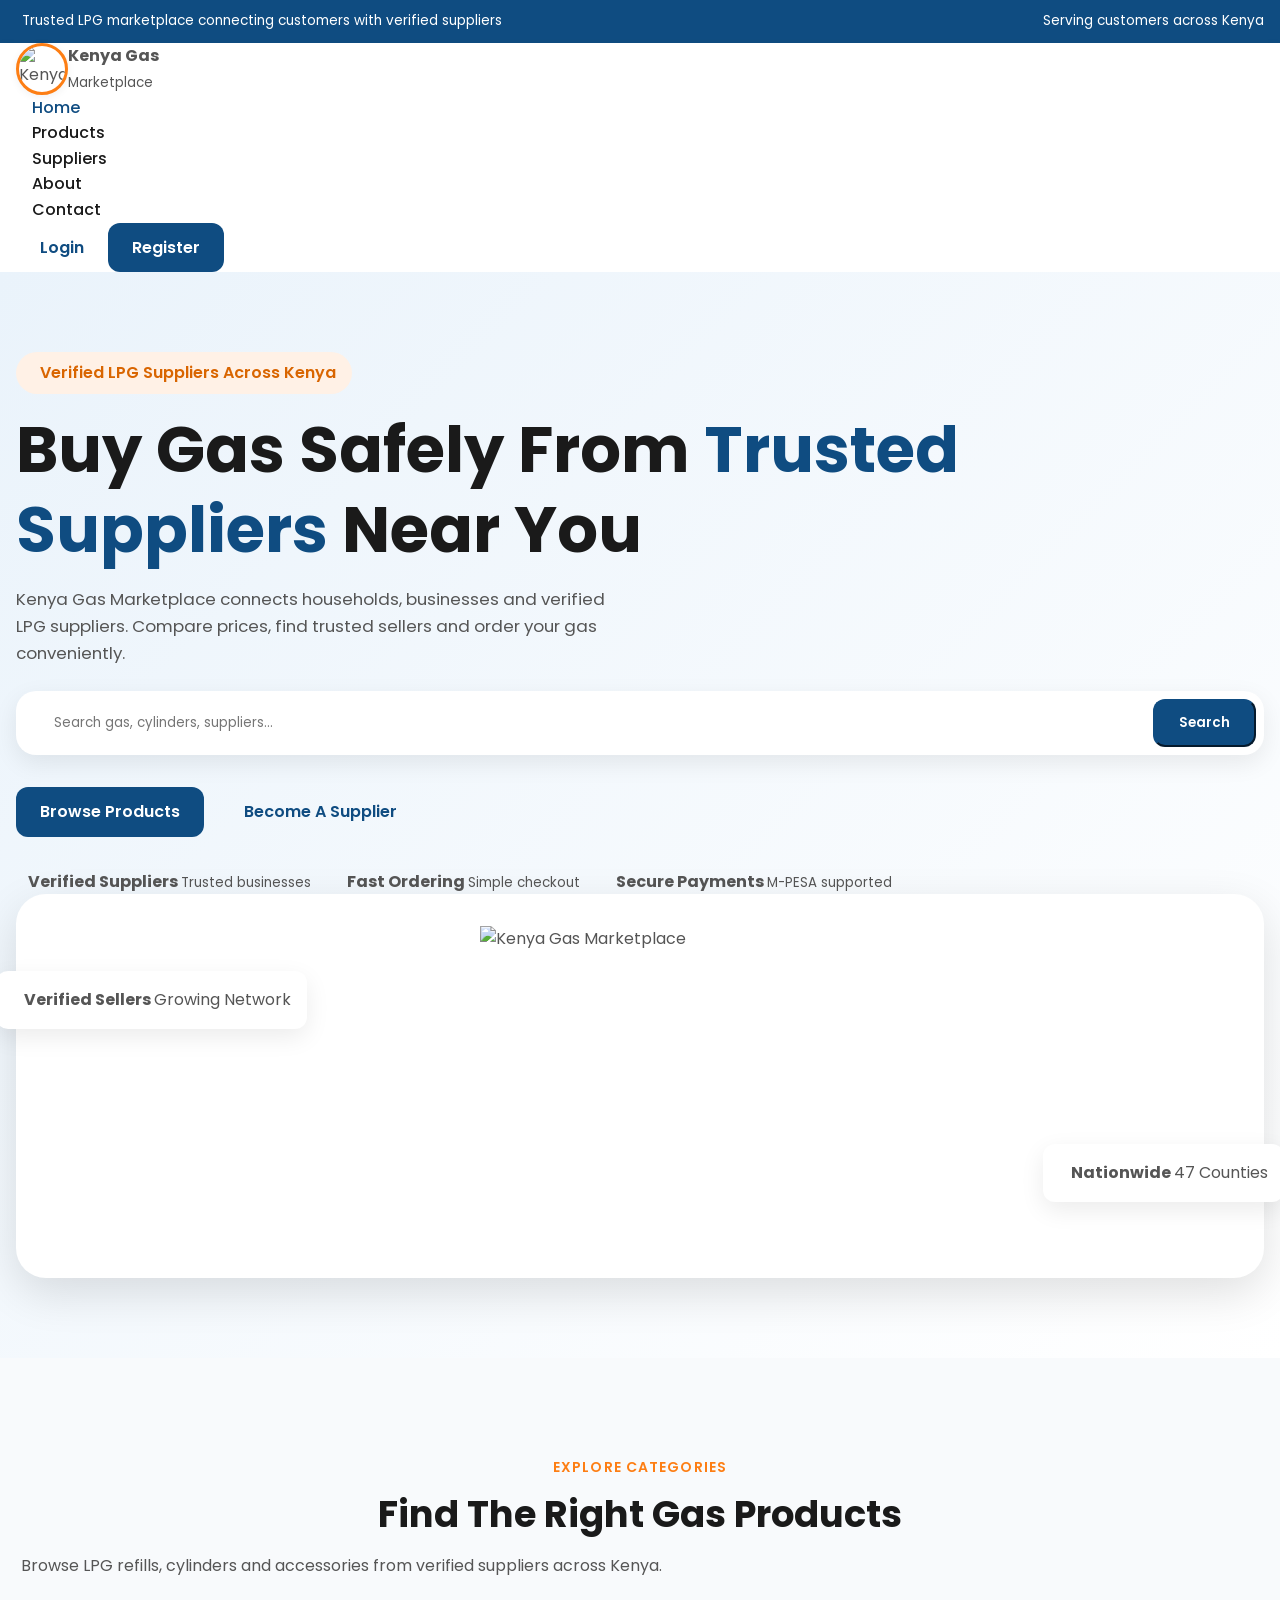
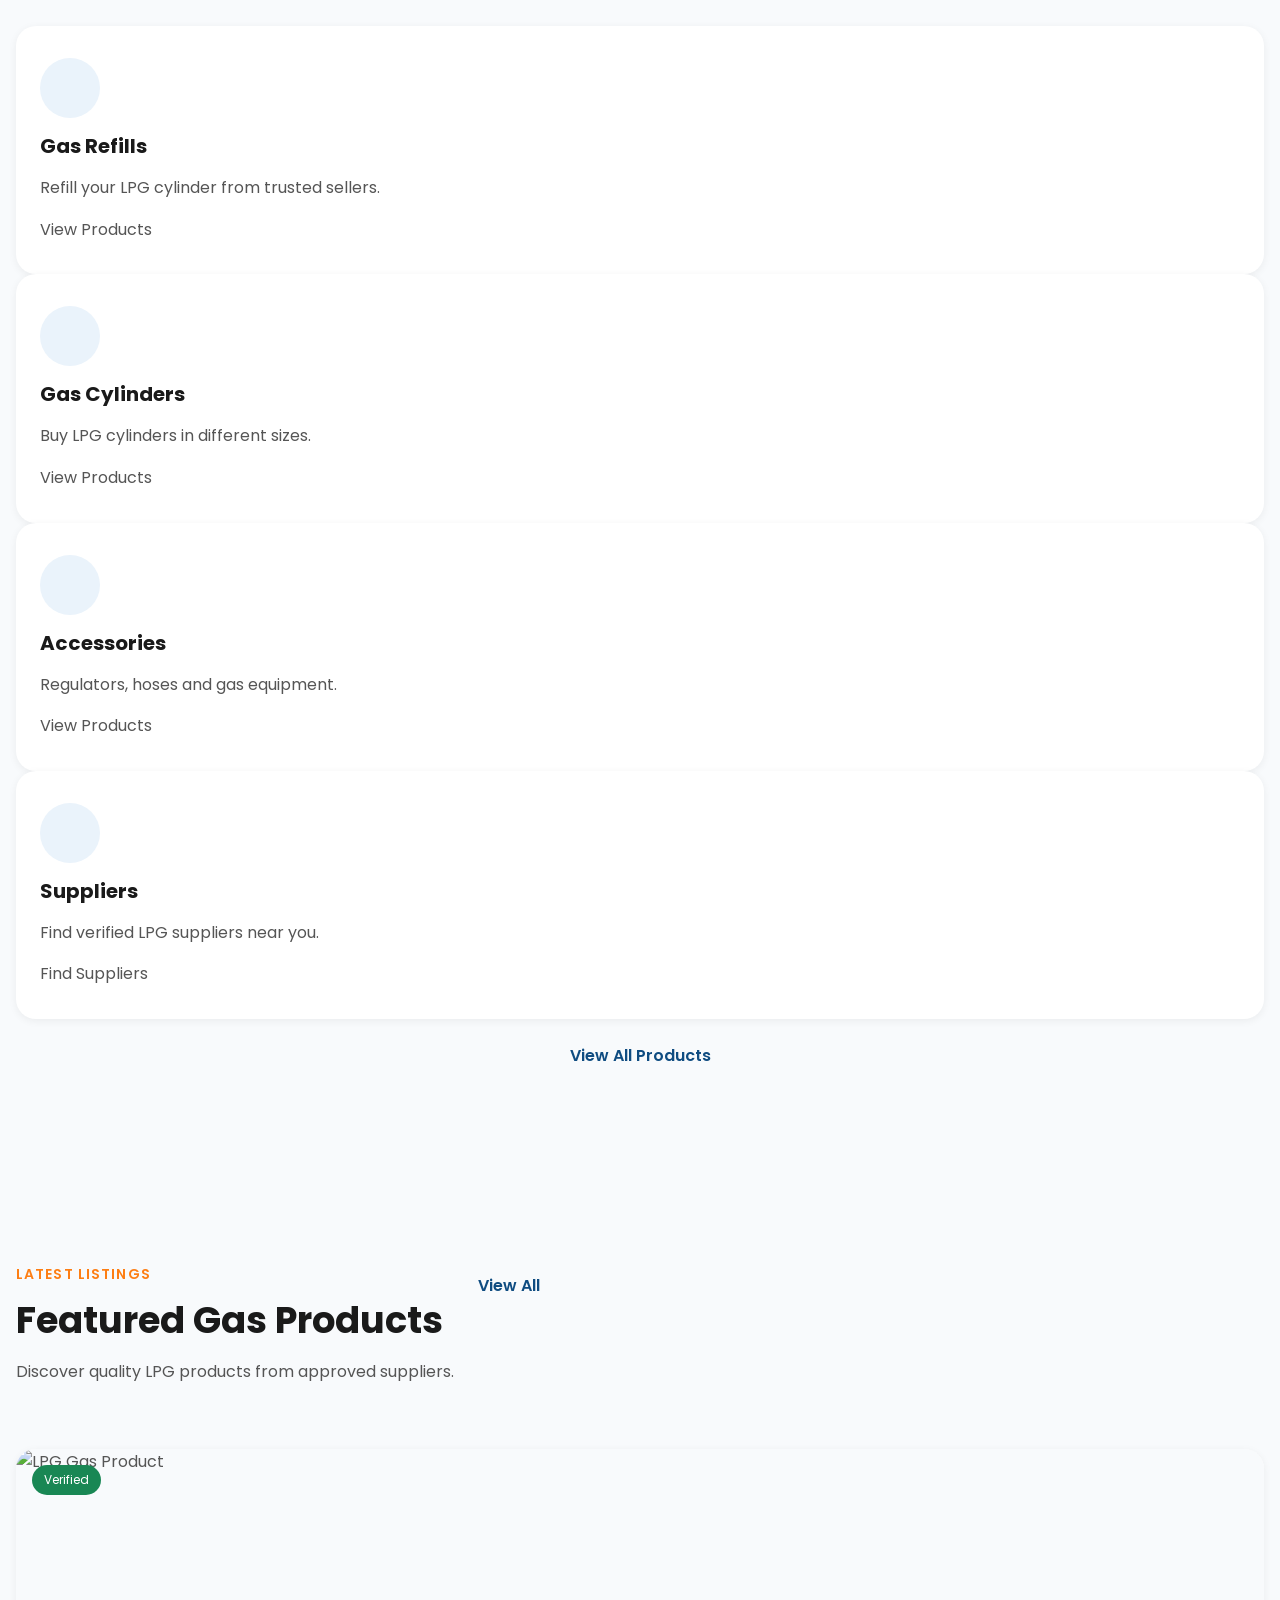
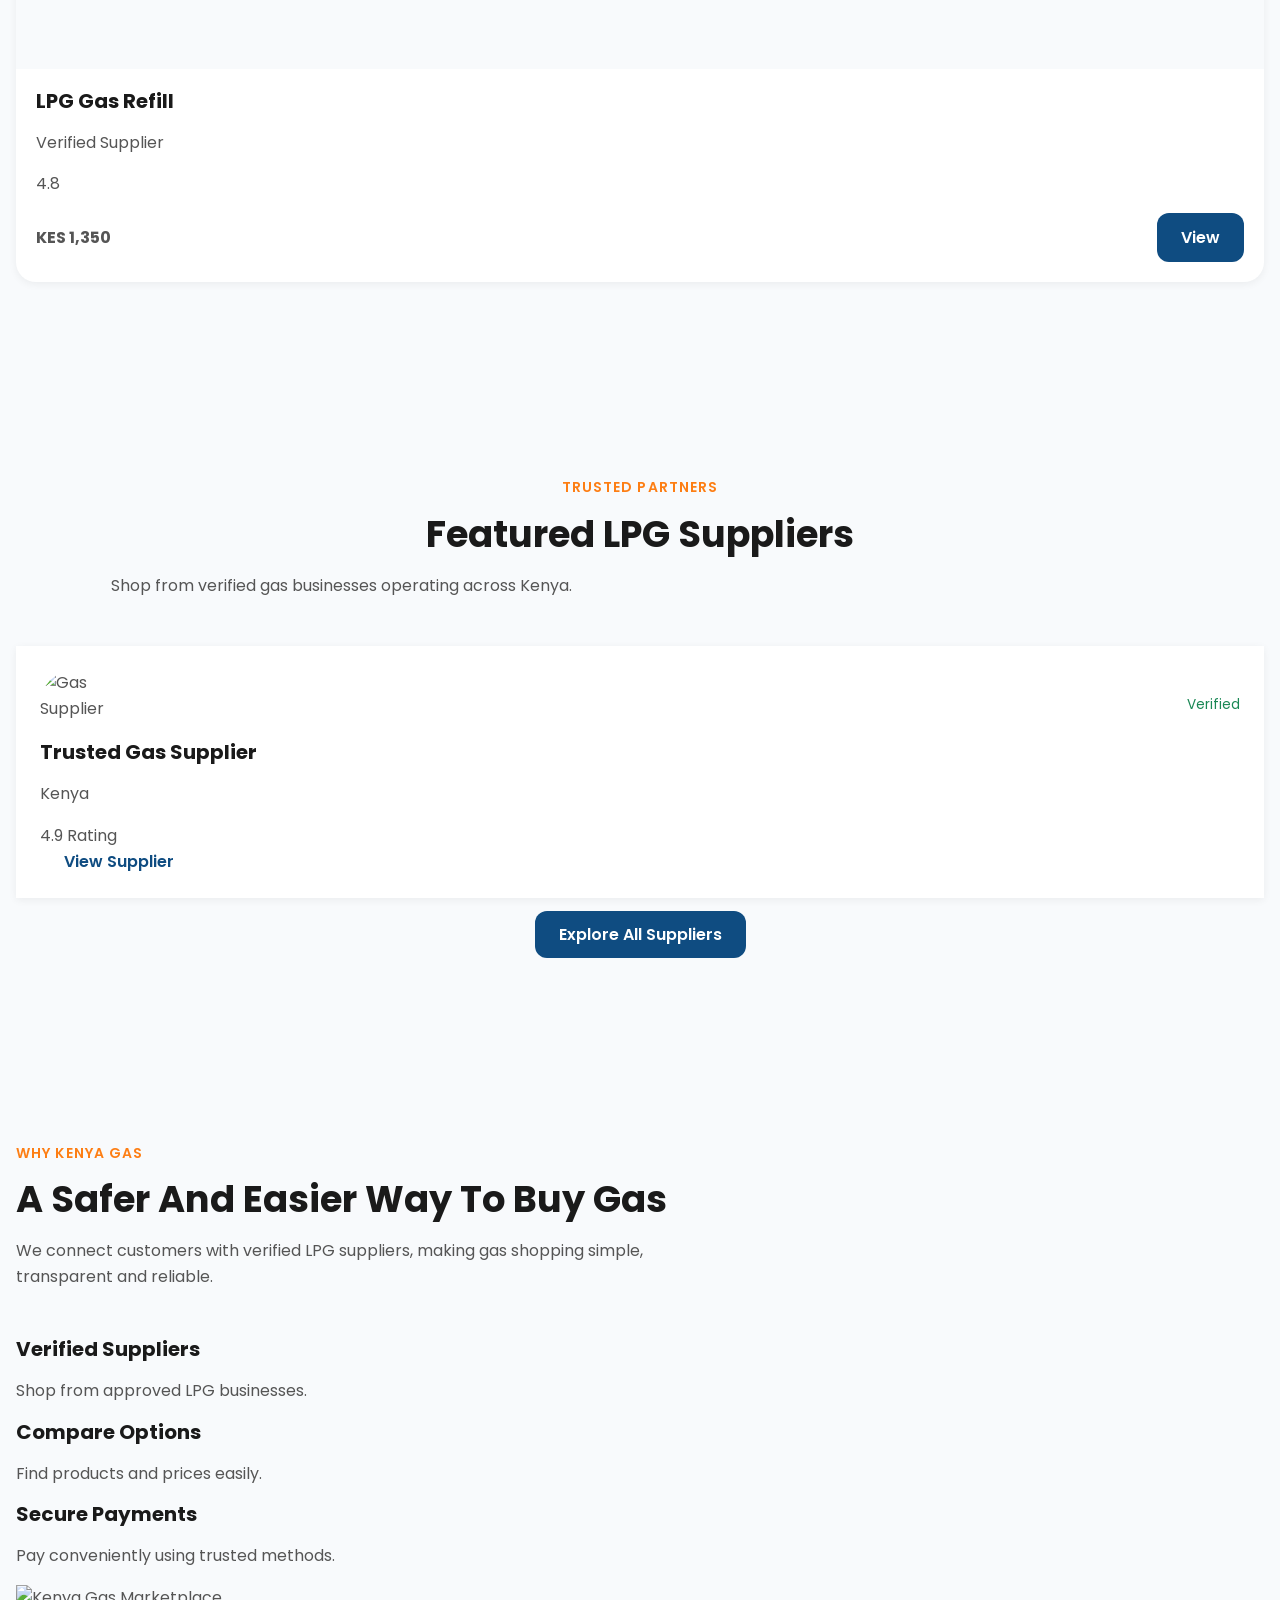
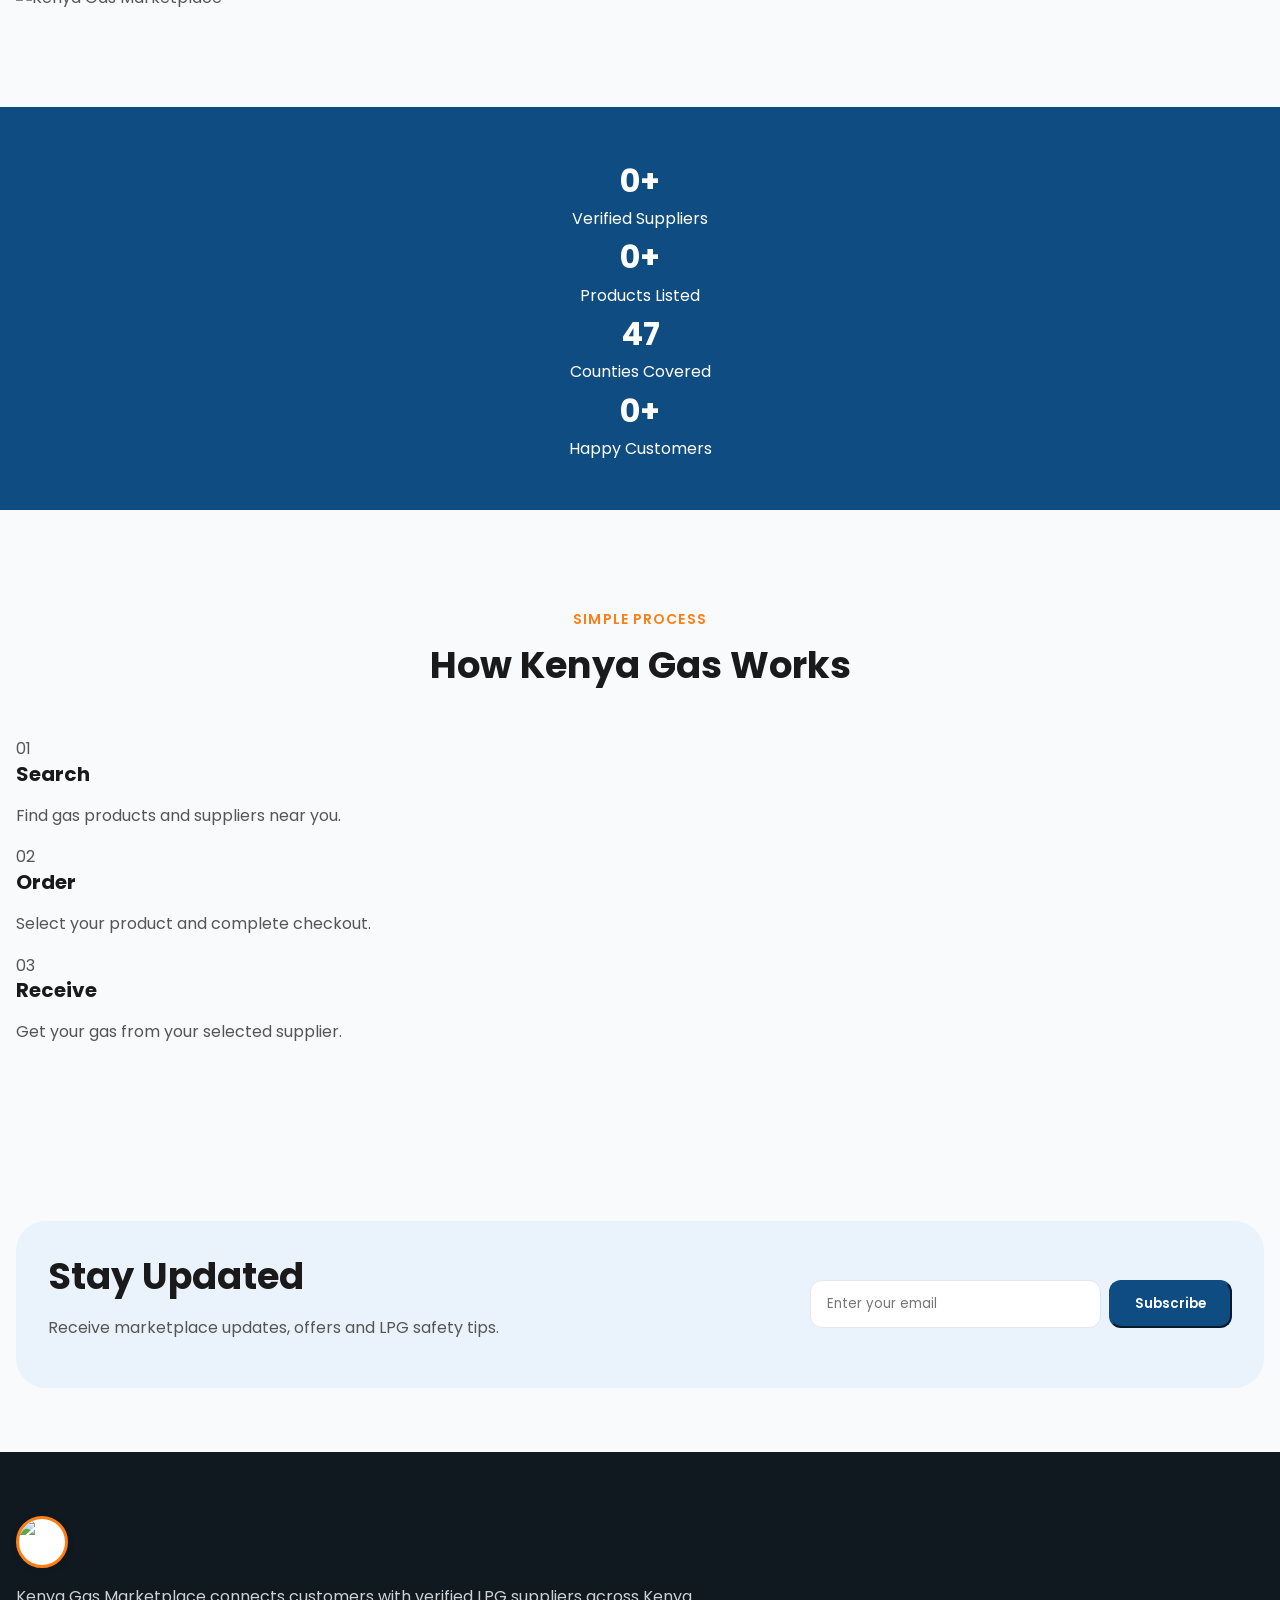
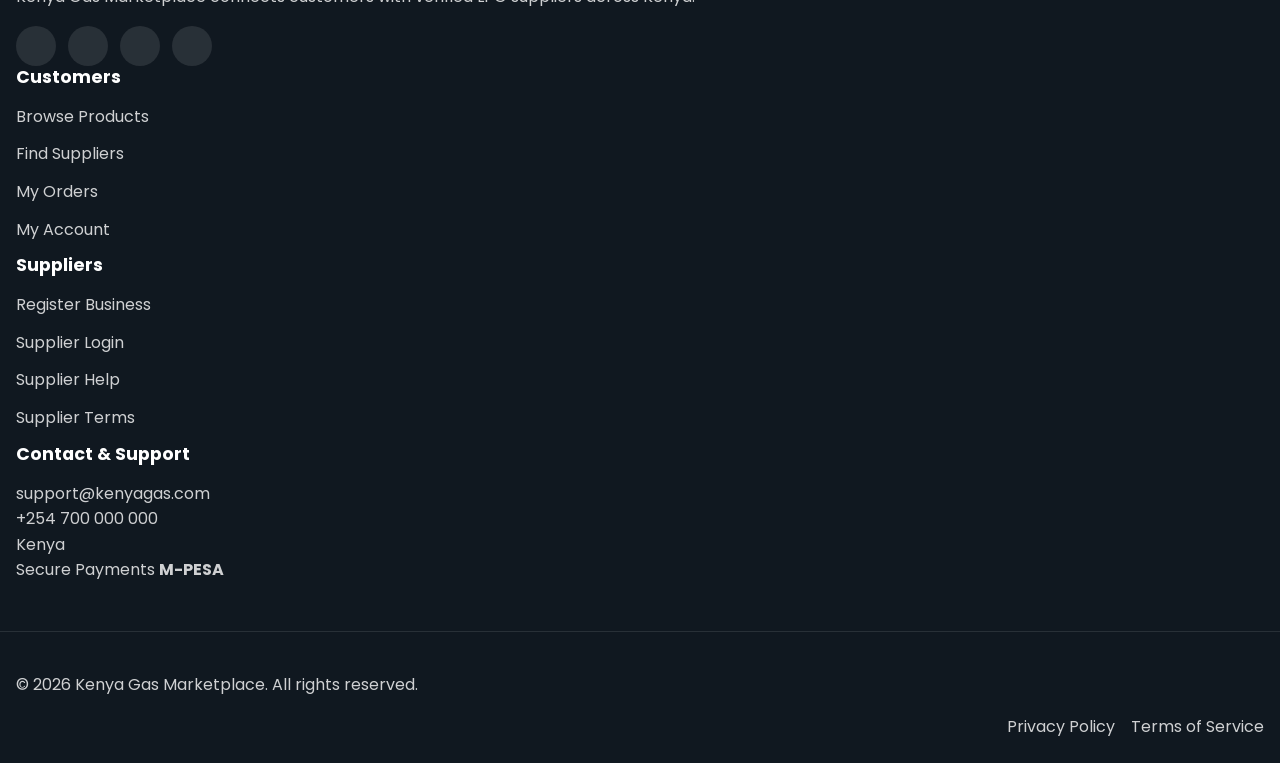
==== index.html @ 9101917b "Update index.html" ====
<!DOCTYPE html>
<html lang="en">

<head>

<!-- ======================================================
     Kenya Gas Marketplace
     File: index.html
     Version: 4.0.0
     Production Homepage
====================================================== -->


<meta charset="UTF-8">


<meta name="viewport"
      content="width=device-width, initial-scale=1.0">


<meta http-equiv="X-UA-Compatible"
      content="IE=edge">



<title>
Kenya Gas Marketplace | Trusted LPG Suppliers Across Kenya
</title>



<meta name="description"
content="Kenya Gas Marketplace connects customers with verified LPG suppliers across Kenya. Buy gas refills, cylinders and accessories safely and conveniently.">



<meta name="keywords"
content="Kenya Gas, LPG Kenya, Cooking Gas, Gas Refill, Gas Cylinder, LPG Suppliers">



<meta name="author"
content="Kenya Gas Marketplace">



<meta name="robots"
content="index, follow">



<meta name="theme-color"
content="#0F4C81">





<!-- Canonical -->

<link rel="canonical"
href="https://kenyagas-46f74.web.app/">






<!-- Open Graph -->

<meta property="og:type"
content="website">


<meta property="og:title"
content="Kenya Gas Marketplace">


<meta property="og:description"
content="Find trusted LPG suppliers, compare products and order gas conveniently.">


<meta property="og:url"
content="https://kenyagas-46f74.web.app/">


<meta property="og:image"
content="https://blogger.googleusercontent.com/img/b/R29vZ2xl/AVvXsEig4yNkKOEND3ZSjv6V5xSnVE_V5bspkYwL1FH_496CICf-ut9hbogrkIAYe_ccWxZMj-h125Hjq0d9o6DYvkvsY3OwAz4X2AyraLagBuCwxc1M1f8UHWi7-gVxuuLaPvY3CRgWICglnQ7v2ExAhaOu-O5E6EgVnG58JxM9-b0RTDIJz84t-ucAdi7QjbEb/s1408/favicon.png">






<!-- Twitter -->

<meta name="twitter:card"
content="summary_large_image">


<meta name="twitter:title"
content="Kenya Gas Marketplace">


<meta name="twitter:description"
content="Trusted LPG marketplace connecting customers and suppliers.">


<meta name="twitter:image"
content="https://blogger.googleusercontent.com/img/b/R29vZ2xl/AVvXsEig4yNkKOEND3ZSjv6V5xSnVE_V5bspkYwL1FH_496CICf-ut9hbogrkIAYe_ccWxZMj-h125Hjq0d9o6DYvkvsY3OwAz4X2AyraLagBuCwxc1M1f8UHWi7-gVxuuLaPvY3CRgWICglnQ7v2ExAhaOu-O5E6EgVnG58JxM9-b0RTDIJz84t-ucAdi7QjbEb/s1408/favicon.png">






<!-- Favicon -->

<link rel="icon"
type="image/png"
href="https://blogger.googleusercontent.com/img/b/R29vZ2xl/AVvXsEig4yNkKOEND3ZSjv6V5xSnVE_V5bspkYwL1FH_496CICf-ut9hbogrkIAYe_ccWxZMj-h125Hjq0d9o6DYvkvsY3OwAz4X2AyraLagBuCwxc1M1f8UHWi7-gVxuuLaPvY3CRgWICglnQ7v2ExAhaOu-O5E6EgVnG58JxM9-b0RTDIJz84t-ucAdi7QjbEb/s1408/favicon.png">





<!-- PWA -->

<link rel="manifest"
href="/manifest.json">






<!-- Google Font -->

<link rel="preconnect"
href="https://fonts.googleapis.com">


<link rel="preconnect"
href="https://fonts.gstatic.com"
crossorigin>


<link href="https://fonts.googleapis.com/css2?family=Poppins:wght@300;400;500;600;700;800&display=swap"
rel="stylesheet">






<!-- Bootstrap -->

<link rel="stylesheet"
href="/assets/vendors/bootstrap/css/bootstrap.min.css">


<link rel="stylesheet"
href="/assets/vendors/bootstrap-icons/bootstrap-icons.css">






<!-- Kenya Gas CSS -->

<link rel="stylesheet"
href="/assets/css/variables.css">


<link rel="stylesheet"
href="/assets/css/app.css">


<link rel="stylesheet"
href="/assets/css/components.css">


<link rel="stylesheet"
href="/assets/css/utilities.css">


<link rel="stylesheet"
href="/assets/css/responsive.css">



</head>





<body>



<!-- ======================================================
     Application Loader
====================================================== -->


<div id="appLoader"
     class="app-loader">


<div class="loader-wrapper">



<img src="https://blogger.googleusercontent.com/img/b/R29vZ2xl/AVvXsEig4yNkKOEND3ZSjv6V5xSnVE_V5bspkYwL1FH_496CICf-ut9hbogrkIAYe_ccWxZMj-h125Hjq0d9o6DYvkvsY3OwAz4X2AyraLagBuCwxc1M1f8UHWi7-gVxuuLaPvY3CRgWICglnQ7v2ExAhaOu-O5E6EgVnG58JxM9-b0RTDIJz84t-ucAdi7QjbEb/s1408/favicon.png"
     alt="Kenya Gas Marketplace"
     class="loader-logo"
     width="120"
     height="120">


<div class="loading-spinner"></div>


<p>
Loading Kenya Gas Marketplace...
</p>


</div>


</div>







<!-- ======================================================
     Main Application
====================================================== -->


<div id="app">

    <!-- ======================================================
     Announcement Bar
====================================================== -->


<div class="announcement-bar">

    <div class="container">

        <div class="announcement-content">


            <span>

                <i class="bi bi-shield-check"></i>

                Trusted LPG marketplace connecting customers
                with verified suppliers

            </span>




            <span class="announcement-location">

                <i class="bi bi-geo-alt"></i>

                Serving customers across Kenya

            </span>

             
        </div>

     </div>

 </div>
     
</div>
     
     
<!-- ======================================================
     Main Header
====================================================== -->


<header class="main-header sticky-top">

    <nav class="navbar navbar-expand-lg">

        <div class="container">

            <!-- Logo -->
            <a class="navbar-brand d-flex align-items-center" href="/">

                <img src="https://blogger.googleusercontent.com/img/b/R29vZ2xl/AVvXsEig4yNkKOEND3ZSjv6V5xSnVE_V5bspkYwL1FH_496CICf-ut9hbogrkIAYe_ccWxZMj-h125Hjq0d9o6DYvkvsY3OwAz4X2AyraLagBuCwxc1M1f8UHWi7-gVxuuLaPvY3CRgWICglnQ7v2ExAhaOu-O5E6EgVnG58JxM9-b0RTDIJz84t-ucAdi7QjbEb/s1408/favicon.png"
                     alt="Kenya Gas"
                     class="brand-logo">

                <div class="ms-2">

                    <strong>Kenya Gas</strong><br>

                    <small>Marketplace</small>

                </div>

            </a>

            <!-- Mobile Hamburger -->

            <button
    class="navbar-toggler"
    type="button"
    data-bs-toggle="offcanvas"
    data-bs-target="#mobileMenu"
    aria-controls="mobileMenu">

    <span class="navbar-toggler-icon"></span>

</button>

            <!-- Desktop Menu -->

            <div class="collapse navbar-collapse justify-content-center">

                <ul class="navbar-nav mx-auto">

                    <li class="nav-item">
                        <a class="nav-link active" href="/">Home</a>
                    </li>

                    <li class="nav-item">
                        <a class="nav-link" href="/products/">Products</a>
                    </li>

                    <li class="nav-item">
                        <a class="nav-link" href="/suppliers/">Suppliers</a>
                    </li>

                    <li class="nav-item">
                        <a class="nav-link" href="/about/">About</a>
                    </li>

                    <li class="nav-item">
                        <a class="nav-link" href="/contact/">Contact</a>
                    </li>

                </ul>

                <div class="d-flex gap-2">

                    <a href="/login/" class="btn btn-outline-primary">
                        Login
                    </a>

                    <a href="/register/" class="btn btn-primary">
                        Register
                    </a>

                </div>

            </div>

        </div>

    </nav>

</header>


<!-- ======================================================
     Mobile Navigation
====================================================== -->


<div class="offcanvas offcanvas-end"
     tabindex="-1"
     id="mobileMenu">






<div class="offcanvas-header">


<div class="d-flex align-items-center">



<img src="https://blogger.googleusercontent.com/img/b/R29vZ2xl/AVvXsEig4yNkKOEND3ZSjv6V5xSnVE_V5bspkYwL1FH_496CICf-ut9hbogrkIAYe_ccWxZMj-h125Hjq0d9o6DYvkvsY3OwAz4X2AyraLagBuCwxc1M1f8UHWi7-gVxuuLaPvY3CRgWICglnQ7v2ExAhaOu-O5E6EgVnG58JxM9-b0RTDIJz84t-ucAdi7QjbEb/s1408/favicon.png"
     alt="Kenya Gas"
     class="brand-logo"
     width="45"
     height="45">


<strong class="ms-2">

Kenya Gas

</strong>


</div>





<button type="button"
        class="btn-close"
        data-bs-dismiss="offcanvas"
        aria-label="Close">


</button>



</div>







<div class="offcanvas-body">





<ul class="mobile-navigation">


<li>

<a href="/">

Home

</a>

</li>




<li>

<a href="/products/">

Products

</a>

</li>





<li>

<a href="/suppliers/">

Suppliers

</a>

</li>





<li>

<a href="/about/">

About

</a>

</li>





<li>

<a href="/contact/">

Contact

</a>

</li>



</ul>







<div class="mobile-auth-buttons">



<a href="/login/"
class="btn btn-outline-primary w-100">


Login


</a>





<a href="/register/"
class="btn btn-primary w-100 mt-2">


Create Account


</a>



</div>





</div>


</div>

    <!-- ======================================================
     Hero Section
====================================================== -->


<section class="hero-section">


<div class="container">


<div class="row align-items-center g-5">






<!-- Hero Content -->


<div class="col-lg-7">


<div class="hero-content">





<span class="hero-badge">

<i class="bi bi-patch-check-fill"></i>

Verified LPG Suppliers Across Kenya

</span>







<h1 class="hero-title">


Buy Gas Safely From


<span>

Trusted Suppliers

</span>


Near You


</h1>







<p class="hero-description">


Kenya Gas Marketplace connects households,
businesses and verified LPG suppliers.
Compare prices, find trusted sellers and
order your gas conveniently.


</p>









<!-- Search -->


<div class="hero-search">



<form id="marketplaceSearchForm"
      class="search-form">





<div class="search-field">


<i class="bi bi-search"></i>



<input type="search"
       id="heroSearchInput"
       placeholder="Search gas, cylinders, suppliers..."
       aria-label="Search products">


</div>







<button type="submit"
        class="btn btn-primary">


Search


</button>



</form>



</div>










<!-- Hero Buttons -->


<div class="hero-actions">






<a href="/products/"
class="btn btn-primary btn-lg">


Browse Products


<i class="bi bi-arrow-right ms-2"></i>


</a>








<a href="/supplier/register/"
class="btn btn-outline-primary btn-lg">


Become A Supplier


</a>






</div>









<!-- Trust Features -->


<div class="hero-trust">





<div class="trust-item">


<i class="bi bi-shield-check"></i>



<div>


<strong>

Verified Suppliers

</strong>


<small>

Trusted businesses

</small>


</div>


</div>








<div class="trust-item">


<i class="bi bi-lightning-charge"></i>



<div>


<strong>

Fast Ordering

</strong>


<small>

Simple checkout

</small>


</div>


</div>








<div class="trust-item">


<i class="bi bi-credit-card"></i>



<div>


<strong>

Secure Payments

</strong>


<small>

M-PESA supported

</small>


</div>


</div>





</div>







</div>


</div>









<!-- Hero Image -->


<div class="col-lg-5">


<div class="hero-image-wrapper">






<div class="hero-card">



<img src="https://blogger.googleusercontent.com/img/b/R29vZ2xl/AVvXsEig4yNkKOEND3ZSjv6V5xSnVE_V5bspkYwL1FH_496CICf-ut9hbogrkIAYe_ccWxZMj-h125Hjq0d9o6DYvkvsY3OwAz4X2AyraLagBuCwxc1M1f8UHWi7-gVxuuLaPvY3CRgWICglnQ7v2ExAhaOu-O5E6EgVnG58JxM9-b0RTDIJz84t-ucAdi7QjbEb/s1408/favicon.png"
     alt="Kenya Gas Marketplace"
     class="hero-logo-image"
     width="300"
     height="300"
     loading="lazy">



</div>









<!-- Floating Supplier Card -->


<div class="floating-stat stat-one">



<i class="bi bi-shop"></i>



<div>


<strong>

Verified Sellers

</strong>


<span>

Growing Network

</span>


</div>



</div>










<!-- Floating Location Card -->


<div class="floating-stat stat-two">



<i class="bi bi-geo-alt"></i>



<div>


<strong>

Nationwide

</strong>


<span>

47 Counties

</span>


</div>



</div>







</div>


</div>







</div>


</div>



</section>

    <!-- ======================================================
     Categories Section
====================================================== -->


<section class="categories-section section-padding">


<div class="container">





<!-- Section Heading -->


<div class="section-header text-center">


<span class="section-subtitle">

Explore Categories

</span>




<h2 class="section-title">

Find The Right Gas Products

</h2>





<p class="section-description">

Browse LPG refills, cylinders and accessories
from verified suppliers across Kenya.

</p>



</div>









<!-- Categories Grid -->


<div class="row g-4"
     id="categoriesContainer">







<!-- Gas Refills -->


<div class="col-6 col-md-4 col-lg-3">


<a href="/products/?category=refills"
   class="category-card">



<div class="category-icon">


<i class="bi bi-fire"></i>


</div>





<h3>

Gas Refills

</h3>





<p>

Refill your LPG cylinder from trusted sellers.

</p>





<span>

View Products

<i class="bi bi-arrow-right"></i>

</span>



</a>


</div>









<!-- Cylinders -->


<div class="col-6 col-md-4 col-lg-3">


<a href="/products/?category=cylinders"
   class="category-card">



<div class="category-icon">


<i class="bi bi-box-seam"></i>


</div>





<h3>

Gas Cylinders

</h3>





<p>

Buy LPG cylinders in different sizes.

</p>





<span>

View Products

<i class="bi bi-arrow-right"></i>

</span>



</a>


</div>









<!-- Accessories -->


<div class="col-6 col-md-4 col-lg-3">


<a href="/products/?category=accessories"
   class="category-card">



<div class="category-icon">


<i class="bi bi-tools"></i>


</div>





<h3>

Accessories

</h3>





<p>

Regulators, hoses and gas equipment.

</p>





<span>

View Products

<i class="bi bi-arrow-right"></i>

</span>



</a>


</div>









<!-- Suppliers -->


<div class="col-6 col-md-4 col-lg-3">


<a href="/suppliers/"
   class="category-card">



<div class="category-icon">


<i class="bi bi-shop"></i>


</div>





<h3>

Suppliers

</h3>





<p>

Find verified LPG suppliers near you.

</p>





<span>

Find Suppliers

<i class="bi bi-arrow-right"></i>

</span>



</a>


</div>






</div>







<div class="text-center mt-5">


<a href="/products/"
class="btn btn-outline-primary btn-lg">


View All Products


<i class="bi bi-arrow-right ms-2"></i>


</a>


</div>





</div>


</section>









<!-- ======================================================
     Featured Products Section
====================================================== -->


<section class="featured-products-section section-padding">


<div class="container">







<div class="section-header d-flex justify-content-between align-items-end flex-wrap gap-3">





<div>


<span class="section-subtitle">

Latest Listings

</span>






<h2 class="section-title">

Featured Gas Products

</h2>







<p class="section-description">

Discover quality LPG products from approved suppliers.

</p>



</div>






<a href="/products/"
class="btn btn-outline-primary">


View All


<i class="bi bi-arrow-right ms-2"></i>


</a>




</div>









<!-- Firebase Products Container -->


<div class="row g-4"
     id="featuredProductsContainer">







<!-- Default Product Card -->


<div class="col-12 col-sm-6 col-lg-4 col-xl-3">


<article class="product-card">






<div class="product-image-wrapper">


<span class="product-badge">

Verified

</span>




<img src="/assets/images/product-placeholder.webp"
     alt="LPG Gas Product"
     class="product-image"
     loading="lazy"
     decoding="async">


</div>







<div class="product-content">





<h3 class="product-title">

LPG Gas Refill

</h3>







<p class="product-supplier">


<i class="bi bi-shop"></i>


Verified Supplier


</p>








<div class="product-rating">


<i class="bi bi-star-fill"></i>


<span>

4.8

</span>


</div>








<div class="product-footer">


<strong class="product-price">

KES 1,350

</strong>






<a href="/product/"
class="btn btn-sm btn-primary">


View


</a>



</div>






</div>






</article>


</div>






</div>





</div>


</section>

    <!-- ======================================================
     Featured Suppliers Section
====================================================== -->


<section class="featured-suppliers-section section-padding bg-light">


<div class="container">






<!-- Section Header -->


<div class="section-header text-center">


<span class="section-subtitle">

Trusted Partners

</span>





<h2 class="section-title">

Featured LPG Suppliers

</h2>





<p class="section-description">

Shop from verified gas businesses operating across Kenya.

</p>



</div>










<!-- Suppliers Container -->


<div class="row g-4"
     id="featuredSuppliersContainer">







<!-- Supplier Card -->


<div class="col-12 col-md-6 col-lg-4">



<article class="supplier-card">





<div class="supplier-header">



<img src="/assets/images/supplier-placeholder.webp"
     alt="Gas Supplier"
     class="supplier-logo"
     loading="lazy">





<span class="verified-badge">


<i class="bi bi-patch-check-fill"></i>


Verified


</span>



</div>







<div class="supplier-body">





<h3>

Trusted Gas Supplier

</h3>






<p>

Kenya

</p>








<div class="supplier-rating">


<i class="bi bi-star-fill"></i>


<span>

4.9 Rating

</span>


</div>







<a href="/supplier/"
class="btn btn-outline-primary w-100">


View Supplier


</a>




</div>






</article>


</div>






</div>








<div class="text-center mt-5">


<a href="/suppliers/"
class="btn btn-primary">


Explore All Suppliers


<i class="bi bi-arrow-right ms-2"></i>


</a>



</div>





</div>


</section>









<!-- ======================================================
     Why Choose Kenya Gas
====================================================== -->


<section class="why-section section-padding">


<div class="container">



<div class="row align-items-center g-5">







<!-- Content -->


<div class="col-lg-6">


<div class="section-header">



<span class="section-subtitle">

Why Kenya Gas

</span>






<h2 class="section-title">

A Safer And Easier Way To Buy Gas

</h2>







<p class="section-description">

We connect customers with verified LPG suppliers,
making gas shopping simple, transparent and reliable.

</p>



</div>









<div class="benefit-list">







<div class="benefit-item">


<div class="benefit-icon">

<i class="bi bi-shield-check"></i>

</div>





<div>


<h3>

Verified Suppliers

</h3>


<p>

Shop from approved LPG businesses.

</p>


</div>



</div>










<div class="benefit-item">


<div class="benefit-icon">

<i class="bi bi-search"></i>

</div>





<div>


<h3>

Compare Options

</h3>


<p>

Find products and prices easily.

</p>


</div>



</div>










<div class="benefit-item">


<div class="benefit-icon">

<i class="bi bi-credit-card"></i>

</div>





<div>


<h3>

Secure Payments

</h3>


<p>

Pay conveniently using trusted methods.

</p>


</div>



</div>







</div>





</div>









<!-- Image -->


<div class="col-lg-6">


<div class="why-image-card">


<img src="/assets/images/why-kenya-gas.webp"
     alt="Kenya Gas Marketplace"
     loading="lazy"
     decoding="async">


</div>


</div>






</div>


</div>


</section>









<!-- ======================================================
     Marketplace Statistics
====================================================== -->


<section class="statistics-section">


<div class="container">


<div class="row g-4">







<div class="col-6 col-lg-3">


<div class="stat-card">


<i class="bi bi-shop"></i>



<strong id="supplierCount"
        data-count="0">

0+

</strong>



<span>

Verified Suppliers

</span>



</div>


</div>










<div class="col-6 col-lg-3">


<div class="stat-card">


<i class="bi bi-box-seam"></i>



<strong id="productCount"
        data-count="0">

0+

</strong>



<span>

Products Listed

</span>



</div>


</div>










<div class="col-6 col-lg-3">


<div class="stat-card">


<i class="bi bi-geo-alt"></i>



<strong>

47

</strong>



<span>

Counties Covered

</span>



</div>


</div>










<div class="col-6 col-lg-3">


<div class="stat-card">


<i class="bi bi-people"></i>



<strong id="customerCount"
        data-count="0">

0+

</strong>



<span>

Happy Customers

</span>



</div>


</div>






</div>


</div>


</section>









<!-- ======================================================
     How Kenya Gas Works
====================================================== -->


<section class="how-section section-padding">


<div class="container">






<div class="section-header text-center">


<span class="section-subtitle">

Simple Process

</span>




<h2 class="section-title">

How Kenya Gas Works

</h2>




</div>








<div class="row g-4">








<div class="col-md-4">


<div class="process-card">


<span>

01

</span>



<h3>

Search

</h3>



<p>

Find gas products and suppliers near you.

</p>



</div>


</div>









<div class="col-md-4">


<div class="process-card">


<span>

02

</span>



<h3>

Order

</h3>



<p>

Select your product and complete checkout.

</p>



</div>


</div>









<div class="col-md-4">


<div class="process-card">


<span>

03

</span>



<h3>

Receive

</h3>



<p>

Get your gas from your selected supplier.

</p>



</div>


</div>







</div>





</div>


</section>

    <!-- ======================================================
     Newsletter Section
====================================================== -->


<section class="newsletter-section">


<div class="container">



<div class="newsletter-card">





<div>


<h2>

Stay Updated

</h2>




<p>

Receive marketplace updates, offers and LPG safety tips.

</p>



</div>







<form id="newsletterForm"
      class="newsletter-form">





<input type="email"
       id="newsletterEmail"
       placeholder="Enter your email"
       required>






<button type="submit"
        class="btn btn-primary">


Subscribe


</button>




</form>





</div>



</div>


</section>









<!-- ======================================================
     Footer
====================================================== -->


<footer class="site-footer">



<div class="container">



<div class="row g-5">








<!-- Brand -->


<div class="col-lg-4">


<div class="footer-brand">





<a href="/">


<img src="https://blogger.googleusercontent.com/img/b/R29vZ2xl/AVvXsEig4yNkKOEND3ZSjv6V5xSnVE_V5bspkYwL1FH_496CICf-ut9hbogrkIAYe_ccWxZMj-h125Hjq0d9o6DYvkvsY3OwAz4X2AyraLagBuCwxc1M1f8UHWi7-gVxuuLaPvY3CRgWICglnQ7v2ExAhaOu-O5E6EgVnG58JxM9-b0RTDIJz84t-ucAdi7QjbEb/s1408/favicon.png"
     alt="Kenya Gas Marketplace"
     class="brand-logo"
     width="60"
     height="60">


</a>







<p>

Kenya Gas Marketplace connects customers
with verified LPG suppliers across Kenya.

</p>







<div class="footer-social">


<a href="#"
aria-label="Facebook">

<i class="bi bi-facebook"></i>

</a>




<a href="#"
aria-label="Instagram">

<i class="bi bi-instagram"></i>

</a>





<a href="#"
aria-label="X">

<i class="bi bi-twitter-x"></i>

</a>





<a href="#"
aria-label="LinkedIn">

<i class="bi bi-linkedin"></i>

</a>



</div>





</div>


</div>









<!-- Customers -->


<div class="col-6 col-md-3 col-lg-2">


<h3 class="footer-title">

Customers

</h3>



<ul class="footer-links">


<li>
<a href="/products/">
Browse Products
</a>
</li>



<li>
<a href="/suppliers/">
Find Suppliers
</a>
</li>



<li>
<a href="/orders/">
My Orders
</a>
</li>



<li>
<a href="/account/">
My Account
</a>
</li>



</ul>


</div>









<!-- Suppliers -->


<div class="col-6 col-md-3 col-lg-2">


<h3 class="footer-title">

Suppliers

</h3>



<ul class="footer-links">


<li>
<a href="/supplier/register/">
Register Business
</a>
</li>




<li>
<a href="/supplier/login/">
Supplier Login
</a>
</li>




<li>
<a href="/supplier/help/">
Supplier Help
</a>
</li>




<li>
<a href="/supplier/terms/">
Supplier Terms
</a>
</li>



</ul>


</div>









<!-- Contact -->


<div class="col-md-6 col-lg-4">


<h3 class="footer-title">

Contact & Support

</h3>




<ul class="footer-contact">


<li>

<i class="bi bi-envelope"></i>

support@kenyagas.com

</li>





<li>

<i class="bi bi-telephone"></i>

+254 700 000 000

</li>





<li>

<i class="bi bi-geo-alt"></i>

Kenya

</li>



</ul>






<div class="payment-methods">


<span>

Secure Payments

</span>



<strong>

<i class="bi bi-phone"></i>

M-PESA

</strong>



</div>




</div>





</div>


</div>









<!-- Footer Bottom -->


<div class="footer-bottom">


<div class="container">


<div class="row align-items-center">



<div class="col-md-6">


<p class="mb-0">


© <span id="currentYear"></span>

Kenya Gas Marketplace.

All rights reserved.


</p>


</div>







<div class="col-md-6">


<div class="footer-legal">


<a href="/privacy/">

Privacy Policy

</a>




<a href="/terms/">

Terms of Service

</a>



</div>


</div>




</div>


</div>


</div>





</footer>









<!-- ======================================================
     JavaScript
====================================================== -->



<script src="/assets/vendors/bootstrap/js/bootstrap.bundle.min.js">
</script>






<script type="module"
src="/assets/js/firebase.js">
</script>




<script type="module"
src="/assets/js/initializer.js">
</script>




<script type="module"
src="/assets/js/app.js">
</script>









<!-- Dynamic Year -->


<script>


document.getElementById("currentYear").textContent =
new Date().getFullYear();



</script>









<!-- Loader Controller -->


<script>


window.addEventListener("load",()=>{


const loader =
document.getElementById("appLoader");



setTimeout(()=>{


loader.classList.add("hide");



},500);





setTimeout(()=>{


loader.remove();



},1200);



});



</script>









</div>



</body>

</html>
---- assets/css/variables.css ----
/*
==========================================================
Kenya Gas Marketplace
File: assets/css/variables.css
Version: 3.0.0

Global Design Variables
==========================================================
*/


:root {


    /*
    ======================================================
    Brand Colors
    ======================================================
    */


    --kg-primary: #0F4C81;

    --kg-primary-dark: #0A355C;

    --kg-primary-light: #EAF3FB;


    --kg-orange: #FD7E14;

    --kg-orange-dark: #D96500;

    --kg-orange-light: #FFF1E6;



    /*
    ======================================================
    Neutral Colors
    ======================================================
    */


    --kg-white: #FFFFFF;

    --kg-black: #111111;


    --kg-heading: #1A1A1A;

    --kg-text: #555555;

    --kg-muted: #777777;


    --kg-border: #E5E7EB;


    --kg-background: #F8FAFC;


    --kg-card-background: #FFFFFF;





    /*
    ======================================================
    Status Colors
    ======================================================
    */


    --kg-success: #198754;

    --kg-warning: #FFC107;

    --kg-danger: #DC3545;

    --kg-info: #0DCAF0;






    /*
    ======================================================
    Typography
    ======================================================
    */


    --kg-font-family:
        "Poppins",
        Arial,
        sans-serif;


    --kg-font-size-base: 16px;


    --kg-line-height:
        1.6;



    --kg-heading-weight: 700;


    --kg-body-weight: 400;







    /*
    ======================================================
    Font Sizes
    ======================================================
    */


    --kg-display:
        clamp(2.2rem, 5vw, 4rem);


    --kg-h1:
        clamp(2rem, 4vw, 3rem);


    --kg-h2:
        clamp(1.6rem, 3vw, 2.3rem);


    --kg-h3:
        1.25rem;


    --kg-body:
        1rem;


    --kg-small:
        .875rem;







    /*
    ======================================================
    Spacing System
    ======================================================
    */


    --space-1: .25rem;

    --space-2: .5rem;

    --space-3: .75rem;

    --space-4: 1rem;

    --space-5: 1.5rem;

    --space-6: 2rem;

    --space-7: 3rem;

    --space-8: 4rem;

    --space-9: 5rem;

    --space-10: 6rem;







    /*
    ======================================================
    Border Radius
    ======================================================
    */


    --radius-sm:
        6px;


    --radius-md:
        12px;


    --radius-lg:
        20px;


    --radius-xl:
        30px;


    --radius-circle:
        50%;







    /*
    ======================================================
    Shadows
    ======================================================
    */


    --shadow-sm:
        0 2px 8px rgba(0,0,0,.06);


    --shadow-md:
        0 8px 25px rgba(0,0,0,.08);


    --shadow-lg:
        0 15px 45px rgba(0,0,0,.12);







    /*
    ======================================================
    Transitions
    ======================================================
    */


    --transition-fast:
        .2s ease;


    --transition-normal:
        .3s ease;


    --transition-slow:
        .5s ease;







    /*
    ======================================================
    Container Sizes
    ======================================================
    */


    --container-width:
        1320px;







    /*
    ======================================================
    Header
    ======================================================
    */


    --header-height:
        80px;


    --announcement-height:
        40px;







    /*
    ======================================================
    Z Index Management
    ======================================================
    */


    --z-dropdown:
        1000;


    --z-sticky:
        1020;


    --z-modal:
        1050;


    --z-loader:
        2000;



}
---- assets/css/app.css ----
/*
==========================================================
Kenya Gas Marketplace
File: assets/css/app.css
Version: 3.0.0

Global Application Styles
==========================================================
*/


/*
==========================================================
CSS Reset
==========================================================
*/


*,
*::before,
*::after {

    box-sizing: border-box;

}



html {

    scroll-behavior: smooth;

}



body {

    margin: 0;

    padding: 0;

    font-family: var(--kg-font-family);

    font-size: var(--kg-font-size-base);

    line-height: var(--kg-line-height);

    font-weight: var(--kg-body-weight);

    color: var(--kg-text);

    background: var(--kg-background);

    overflow-x: hidden;

}





img {

    max-width: 100%;

    height: auto;

    display: block;

}





a {

    color: inherit;

    text-decoration: none;

    transition: var(--kg-transition-normal);

}





ul,
ol {

    list-style: none;

    padding: 0;

    margin: 0;

}





button,
input,
textarea,
select {

    font-family: inherit;

}





button {

    cursor: pointer;

}







/*
==========================================================
Typography
==========================================================
*/


h1,
h2,
h3,
h4,
h5,
h6 {

    margin-top: 0;

    margin-bottom: var(--space-4);

    color: var(--kg-heading);

    font-weight: var(--kg-heading-weight);

    line-height: 1.25;

}





h1 {

    font-size: var(--kg-h1);

}



h2 {

    font-size: var(--kg-h2);

}



h3 {

    font-size: var(--kg-h3);

}





p {

    margin-bottom: var(--space-4);

}







/*
==========================================================
Global Container
==========================================================
*/


.container {

    width: 100%;

    max-width: var(--container-width);

    margin-left: auto;

    margin-right: auto;

    padding-left: var(--space-4);

    padding-right: var(--space-4);

}







/*
==========================================================
Sections
==========================================================
*/


.section-padding {

    padding-top: var(--space-10);

    padding-bottom: var(--space-10);

}





.section-header {

    margin-bottom: var(--space-7);

}





.section-subtitle {

    display: inline-block;

    color: var(--kg-orange);

    font-size: var(--kg-small);

    font-weight: 600;

    text-transform: uppercase;

    letter-spacing: .08em;

    margin-bottom: var(--space-3);

}





.section-title {

    color: var(--kg-heading);

}





.section-description {

    max-width: 650px;

    color: var(--kg-text);

}







/*
==========================================================
Brand Logo
==========================================================
*/


.brand-logo {

    width: 52px;

    height: 52px;

    object-fit: cover;

    border-radius: var(--radius-circle);

    border: 3px solid var(--kg-orange);

    background: var(--kg-white);

    box-shadow: var(--shadow-sm);

    transition: var(--kg-transition-normal);

}





.brand-logo:hover {

    transform: scale(1.05);

}







/*
==========================================================
Buttons
==========================================================
*/


.btn {

    border-radius: var(--radius-md);

    font-weight: 600;

    padding: .75rem 1.5rem;

    transition: var(--kg-transition-normal);

}





.btn-primary {

    background: var(--kg-primary);

    border-color: var(--kg-primary);

    color: var(--kg-white);

}





.btn-primary:hover {

    background: var(--kg-primary-dark);

    border-color: var(--kg-primary-dark);

}





.btn-outline-primary {

    color: var(--kg-primary);

    border-color: var(--kg-primary);

}





.btn-outline-primary:hover {

    background: var(--kg-primary);

    color: var(--kg-white);

}







/*
==========================================================
Header Logo Text
==========================================================
*/


.brand-text {

    display: flex;

    flex-direction: column;

    margin-left: .75rem;

}





.brand-text strong {

    color: var(--kg-heading);

    font-size: 1.1rem;

}





.brand-text small {

    color: var(--kg-muted);

    font-size: .75rem;

}







/*
==========================================================
Application Loader
==========================================================
*/


.app-loader {

    position: fixed;

    inset: 0;

    display: flex;

    align-items: center;

    justify-content: center;

    background: var(--kg-white);

    z-index: var(--z-loader);

}





.loader-wrapper {

    text-align: center;

}





.loader-logo {

    width: 80px;

    height: 80px;

    margin: auto;

}







/*
==========================================================
Forms
==========================================================
*/


.form-control,
.form-select {

    border-radius: var(--radius-md);

    border: 1px solid var(--kg-border);

    padding: .75rem 1rem;

}





.form-control:focus,
.form-select:focus {

    border-color: var(--kg-primary);

    box-shadow: 0 0 0 .2rem rgba(15,76,129,.15);

}







/*
==========================================================
Cards
==========================================================
*/


.card {

    border: none;

    border-radius: var(--radius-lg);

    background: var(--kg-card-background);

    box-shadow: var(--shadow-sm);

}







/*
==========================================================
Accessibility
==========================================================
*/


:focus-visible {

    outline: 3px solid var(--kg-orange);

    outline-offset: 3px;

}







/*
==========================================================
Selection
==========================================================
*/


::selection {

    background: var(--kg-primary);

    color: var(--kg-white);

}


/*
==========================================================
Professional App Loader
==========================================================
*/


.app-loader {

    position: fixed;

    inset: 0;

    width: 100%;

    height: 100vh;

    display: flex;

    justify-content: center;

    align-items: center;

    background: var(--kg-white);

    z-index: var(--z-loader);

}



.loader-wrapper {

    text-align: center;

}



.loader-logo {

    width: 90px;

    height: 90px;

    border-radius: 50%;

    border: 4px solid var(--kg-orange);

    object-fit: cover;

    margin-bottom: 20px;

}



.loading-spinner {

    width: 38px;

    height: 38px;

    border-radius: 50%;

    border: 4px solid #eee;

    border-top-color: var(--kg-primary);

    animation: loaderSpin .8s linear infinite;

    margin: auto;

}



.loader-wrapper p {

    margin-top: 15px;

    color: var(--kg-muted);

    font-size: .9rem;

}



@keyframes loaderSpin {


    from {

        transform: rotate(0deg);

    }


    to {

        transform: rotate(360deg);

    }


}



/* hidden state */

.app-loader.hide {

    opacity: 0;

    visibility: hidden;

    transition: .4s ease;

    }


/* ======================================================
   FIX MOBILE MENU DUPLICATION
   Kenya Gas Marketplace
====================================================== */


/* Hide mobile offcanvas by default */
.offcanvas {
    visibility: hidden;
}


/* Allow Bootstrap to show it when opened */
.offcanvas.show {
    visibility: visible;
}


/* Desktop navigation only */
@media (min-width: 992px){

    .navbar-toggler {
        display:none !important;
    }


    .offcanvas {
        display:none !important;
    }

}



/* Mobile only */
@media (max-width:991px){

    #desktopNavigation {
        display:none !important;
    }

}
---- assets/css/components.css ----
/*
==========================================================
Kenya Gas Marketplace
File: assets/css/components.css
Version: 3.0.0

Reusable Component Styles
==========================================================
*/



/*
==========================================================
Announcement Bar
==========================================================
*/
/* ======================================================
   NAVBAR TOGGLER
====================================================== */

.navbar-toggler{
    border:none;
    outline:none;
    box-shadow:none;
}


.navbar-toggler-icon{
    background-image:url("data:image/svg+xml,%3csvg xmlns='http://www.w3.org/2000/svg' viewBox='0 0 30 30'%3e%3cpath stroke='%230F4C81' stroke-width='2' d='M4 7h22M4 15h22M4 23h22'/%3e%3c/svg%3e");
}
.announcement-bar {

    background: var(--kg-primary);

    color: var(--kg-white);

    font-size: .85rem;

    padding: .65rem 0;

}


.announcement-content {

    display: flex;

    justify-content: space-between;

    align-items: center;

    gap: 1rem;

}


.announcement-content span {

    display: flex;

    align-items: center;

    gap: .4rem;

}





/*
==========================================================
Header
==========================================================
*/


.main-header {

    background: var(--kg-white);

    box-shadow: var(--shadow-sm);

    height: var(--kg-header-height);

}


.navbar {

    height: 100%;

}


.navbar-brand {

    display: flex;

    align-items: center;

}


.nav-link {

    color: var(--kg-heading);

    font-weight: 500;

    padding: .75rem 1rem !important;

}


.nav-link:hover,
.nav-link.active {

    color: var(--kg-primary);

}




.header-icon-btn {

    width: 42px;

    height: 42px;

    display: flex;

    align-items: center;

    justify-content: center;

    border-radius: 50%;

    background: var(--kg-primary-light);

    color: var(--kg-primary);

    border: none;

}





.cart-badge {

    position: absolute;

    top: -5px;

    right: -5px;

    min-width: 20px;

    height: 20px;

    border-radius: 50%;

    background: var(--kg-orange);

    color: white;

    font-size: .7rem;

    display: flex;

    align-items: center;

    justify-content: center;

}





/*
==========================================================
Hero Section
==========================================================
*/


.hero-section {

    padding: 5rem 0;

    background:

    linear-gradient(
        135deg,
        var(--kg-primary-light),
        var(--kg-white)
    );

}



.hero-badge {

    display: inline-flex;

    align-items: center;

    gap: .5rem;

    background: var(--kg-orange-light);

    color: var(--kg-orange-dark);

    padding: .5rem 1rem;

    border-radius: 50px;

    font-weight: 600;

    margin-bottom: 1rem;

}



.hero-title {

    font-size: var(--kg-display);

}



.hero-title span {

    color: var(--kg-primary);

}



.hero-description {

    max-width: 600px;

    font-size: 1.05rem;

}





.hero-actions {

    display: flex;

    flex-wrap: wrap;

    gap: 1rem;

    margin: 2rem 0;

}





.hero-search {

    margin-top: 1.5rem;

}





.search-form {

    display: flex;

    gap: .75rem;

    background: var(--kg-white);

    padding: .5rem;

    border-radius: var(--radius-lg);

    box-shadow: var(--shadow-md);

}





.search-field {

    flex: 1;

    display: flex;

    align-items: center;

    gap: .75rem;

    padding: 0 1rem;

}





.search-field input {

    border: none;

    outline: none;

    width: 100%;

}







.hero-trust {

    display: flex;

    flex-wrap: wrap;

    gap: 1.5rem;

    margin-top: 2rem;

}





.trust-item {

    display: flex;

    gap: .75rem;

    align-items: center;

}





.trust-item i {

    font-size: 1.5rem;

    color: var(--kg-primary);

}







.hero-card {

    background: white;

    padding: 2rem;

    border-radius: var(--radius-xl);

    box-shadow: var(--shadow-lg);

}





.hero-logo-image {

    width: 100%;

    max-width: 320px;

    margin: auto;

}





.floating-stat {

    position: absolute;

    background: white;

    padding: 1rem;

    border-radius: var(--radius-md);

    box-shadow: var(--shadow-md);

    display: flex;

    gap: .75rem;

}





.hero-image-wrapper {

    position: relative;

}





.stat-one {

    top: 20%;

    left: -20px;

}





.stat-two {

    bottom: 20%;

    right: -20px;

}







/*
==========================================================
Category Cards
==========================================================
*/


.category-card {

    display: block;

    background: white;

    padding: 2rem 1.5rem;

    border-radius: var(--radius-lg);

    box-shadow: var(--shadow-sm);

    height: 100%;

    transition: var(--kg-transition-normal);

}



.category-card:hover {

    transform: translateY(-8px);

    box-shadow: var(--shadow-md);

}



.category-icon {

    width: 60px;

    height: 60px;

    border-radius: 50%;

    background: var(--kg-primary-light);

    color: var(--kg-primary);

    display: flex;

    align-items: center;

    justify-content: center;

    font-size: 1.6rem;

    margin-bottom: 1rem;

}







/*
==========================================================
Product Cards
==========================================================
*/


.product-card {

    background: white;

    border-radius: var(--radius-lg);

    overflow: hidden;

    box-shadow: var(--shadow-sm);

    height: 100%;

}



.product-image-wrapper {

    position: relative;

    background: var(--kg-background);

}



.product-image {

    width: 100%;

    height: 220px;

    object-fit: cover;

}



.product-badge {

    position: absolute;

    top: 1rem;

    left: 1rem;

    background: var(--kg-success);

    color: white;

    padding: .35rem .75rem;

    border-radius: 50px;

    font-size: .75rem;

}





.product-content {

    padding: 1.25rem;

}





.product-footer {

    display: flex;

    justify-content: space-between;

    align-items: center;

    margin-top: 1rem;

}





.product-rating i,
.supplier-rating i {

    color: var(--kg-orange);

}







/*
==========================================================
Supplier Cards
==========================================================
*/


.supplier-card {

    background: white;

    border-radius: var(--kg-radius-lg);

    padding: 1.5rem;

    box-shadow: var(--shadow-sm);

}



.supplier-header {

    display: flex;

    justify-content: space-between;

    align-items: center;

}





.supplier-logo {

    width: 70px;

    height: 70px;

    object-fit: cover;

    border-radius: 50%;

}





.verified-badge {

    color: var(--kg-success);

    font-size: .85rem;

}







/*
==========================================================
Statistics
==========================================================
*/


.statistics-section {

    background: var(--kg-primary);

    padding: 3rem 0;

}





.stat-card {

    text-align: center;

    color: white;

}





.stat-card i {

    font-size: 2rem;

}





.stat-card strong {

    display: block;

    font-size: 2rem;

}







/*
==========================================================
Newsletter
==========================================================
*/


.newsletter-section {

    padding: 4rem 0;

}





.newsletter-card {

    background: var(--kg-primary-light);

    border-radius: var(--radius-xl);

    padding: 2rem;

    display: flex;

    justify-content: space-between;

    align-items: center;

    gap: 2rem;

}





.newsletter-form {

    display: flex;

    gap: .5rem;

}





.newsletter-form input {

    padding: .8rem 1rem;

    border-radius: var(--radius-md);

    border: 1px solid var(--kg-border);

}





/*
==========================================================
Footer
==========================================================
*/


.site-footer {

    background: #101820;

    color: rgba(255,255,255,.8);

    padding-top: 4rem;

}





.footer-title {

    color: white;

    font-size: 1.1rem;

}





.footer-links li {

    margin-bottom: .75rem;

}





.footer-links a:hover {

    color: var(--kg-orange);

}





.footer-social {

    display: flex;

    gap: .75rem;

}





.footer-social a {

    width: 40px;

    height: 40px;

    border-radius: 50%;

    background: rgba(255,255,255,.1);

    display: flex;

    align-items: center;

    justify-content: center;

}





.footer-bottom {

    margin-top: 3rem;

    padding: 1.5rem 0;

    border-top: 1px solid rgba(255,255,255,.1);

}





.footer-legal {

    display: flex;

    gap: 1rem;

    justify-content: flex-end;

}
---- assets/css/utilities.css ----
/*
==========================================================
Kenya Gas Marketplace
File: assets/css/utilities.css
Version: 3.0.0

Reusable Utility Classes
==========================================================
*/


/*
==========================================================
Display Utilities
==========================================================
*/


.d-none {

    display: none !important;

}


.d-flex {

    display: flex !important;

}


.d-grid {

    display: grid !important;

}


.align-center {

    align-items: center !important;

}


.justify-center {

    justify-content: center !important;

}


.justify-between {

    justify-content: space-between !important;

}





/*
==========================================================
Spacing Utilities
==========================================================
*/


.mt-1 {

    margin-top: var(--space-1) !important;

}


.mt-2 {

    margin-top: var(--space-2) !important;

}


.mt-3 {

    margin-top: var(--space-3) !important;

}


.mt-4 {

    margin-top: var(--space-4) !important;

}


.mt-5 {

    margin-top: var(--space-5) !important;

}





.mb-1 {

    margin-bottom: var(--space-1) !important;

}


.mb-2 {

    margin-bottom: var(--space-2) !important;

}


.mb-3 {

    margin-bottom: var(--space-3) !important;

}


.mb-4 {

    margin-bottom: var(--space-4) !important;

}


.mb-5 {

    margin-bottom: var(--space-5) !important;

}





.py-section {

    padding-top: var(--space-10);

    padding-bottom: var(--space-10);

}


.px-container {

    padding-left: var(--space-4);

    padding-right: var(--space-4);

}







/*
==========================================================
Text Utilities
==========================================================
*/


.text-primary {

    color: var(--kg-primary) !important;

}


.text-orange {

    color: var(--kg-orange) !important;

}


.text-muted {

    color: var(--kg-muted) !important;

}


.text-white {

    color: var(--kg-white) !important;

}


.text-center {

    text-align: center !important;

}


.text-uppercase {

    text-transform: uppercase !important;

}


.fw-medium {

    font-weight: 500 !important;

}


.fw-semibold {

    font-weight: 600 !important;

}


.fw-bold {

    font-weight: 700 !important;

}







/*
==========================================================
Background Utilities
==========================================================
*/


.bg-primary {

    background: var(--kg-primary) !important;

}


.bg-primary-light {

    background: var(--kg-primary-light) !important;

}


.bg-orange {

    background: var(--kg-orange) !important;

}


.bg-light {

    background: var(--kg-background) !important;

}


.bg-white {

    background: var(--kg-white) !important;

}







/*
==========================================================
Border Utilities
==========================================================
*/


.rounded-sm {

    border-radius: var(--radius-sm) !important;

}


.rounded-md {

    border-radius: var(--radius-md) !important;

}


.rounded-lg {

    border-radius: var(--radius-lg) !important;

}


.rounded-circle {

    border-radius: var(--radius-circle) !important;

}







/*
==========================================================
Shadow Utilities
==========================================================
*/


.shadow-sm {

    box-shadow: var(--shadow-sm) !important;

}


.shadow-md {

    box-shadow: var(--shadow-md) !important;

}


.shadow-lg {

    box-shadow: var(--shadow-lg) !important;

}







/*
==========================================================
Image Utilities
==========================================================
*/


.img-cover {

    width: 100%;

    height: 100%;

    object-fit: cover;

}


.img-contain {

    width: 100%;

    height: 100%;

    object-fit: contain;

}





.logo-circle {

    width: 52px;

    height: 52px;

    border-radius: 50%;

    object-fit: cover;

    border: 3px solid var(--kg-orange);

    background: white;

}







/*
==========================================================
Position Utilities
==========================================================
*/


.position-relative {

    position: relative !important;

}


.position-absolute {

    position: absolute !important;

}


.fixed-top {

    position: fixed !important;

    top: 0;

    left: 0;

    right: 0;

}







/*
==========================================================
Width Utilities
==========================================================
*/


.w-100 {

    width: 100% !important;

}


.max-width-content {

    max-width: 650px;

}







/*
==========================================================
Loading States
==========================================================
*/


.skeleton {

    background:

    linear-gradient(
        90deg,
        #eeeeee 25%,
        #f5f5f5 50%,
        #eeeeee 75%
    );


    background-size: 200% 100%;

    animation: skeleton-loading 1.5s infinite;

    border-radius: var(--radius-md);

}





@keyframes skeleton-loading {


    from {

        background-position: 200% 0;

    }


    to {

        background-position: -200% 0;

    }


}







/*
==========================================================
Overflow Utilities
==========================================================
*/


.overflow-hidden {

    overflow: hidden !important;

}


.cursor-pointer {

    cursor: pointer !important;

}







/*
==========================================================
Transition Utilities
==========================================================
*/


.transition {

    transition: var(--kg-transition-normal);

}


.hover-lift:hover {

    transform: translateY(-5px);

}







/*
==========================================================
Accessibility
==========================================================
*/


.visually-hidden {

    position: absolute !important;

    width: 1px !important;

    height: 1px !important;

    padding: 0 !important;

    margin: -1px !important;

    overflow: hidden !important;

    clip: rect(0,0,0,0) !important;

    white-space: nowrap !important;

    border: 0 !important;

}
---- assets/css/responsive.css ----
/*
==========================================================
Kenya Gas Marketplace
File: assets/css/responsive.css
Version: 3.0.0

Responsive Layout Rules
==========================================================
*/


/*
==========================================================
Extra Large Screens
1400px+
==========================================================
*/



@media (min-width: 1400px) {


    .container {

        max-width: 1320px;

    }


    .hero-section {

        padding-top: 6rem;

        padding-bottom: 6rem;

    }


}







/*
==========================================================
Large Screens
992px - 1399px
==========================================================
*/


@media (max-width: 1199px) {


    .navbar-nav .nav-link {

        padding-left: .6rem !important;

        padding-right: .6rem !important;

    }



    .header-actions {

        gap: .5rem !important;

    }



    .hero-title {

        font-size: 2.5rem;

    }



}







/*
==========================================================
Tablet Devices
768px - 991px
==========================================================
*/

@media (max-width: 991px) {

    /* Header */

    .main-header{
        height:auto;
    }

    /* Hide desktop navigation */

    #desktopNavigation{
        display:none !important;
    }

    /* Show hamburger */

    .navbar-toggler{
        display:flex !important;
        align-items:center;
        justify-content:center;
        border:0;
        background:transparent;
        padding:.5rem;
    }

    .navbar-toggler:focus{
        box-shadow:none;
    }

    .navbar-toggler-icon{
        width:1.6rem;
        height:1.6rem;
        background-image:url("data:image/svg+xml,%3csvg xmlns='http://www.w3.org/2000/svg' viewBox='0 0 30 30'%3e%3cpath stroke='%230F4C81' stroke-linecap='round' stroke-width='2.5' d='M4 7h22M4 15h22M4 23h22'/%3e%3c/svg%3e");
        background-repeat:no-repeat;
        background-position:center;
        background-size:100%;
    }

    /* Hide desktop buttons */

    .header-actions{
        display:none !important;
    }

    /* Hero */

    .hero-section{
        text-align:center;
    }

    .hero-description{
        margin-left:auto;
        margin-right:auto;
    }

    .hero-actions{
        justify-content:center;
    }

    .hero-trust{
        justify-content:center;
    }

    .hero-image-wrapper{
        margin-top:2rem;
    }

    .floating-stat{
        position:static;
        margin-top:1rem;
    }

    /* Newsletter */

    .newsletter-card{
        flex-direction:column;
        text-align:center;
    }

    .newsletter-form{
        width:100%;
    }
}

/*
==========================================================
Mobile Devices
576px - 767px
==========================================================
*/


@media (max-width: 767px) {



    /*
    Announcement Bar
    */


    .announcement-content {

        flex-direction: column;

        text-align: center;

        gap: .25rem;

    }





    /*
    Header
    */


    .brand-logo {

        width: 45px;

        height: 45px;

    }



    .brand-text strong {

        font-size: .95rem;

    }





    /*
    Hero
    */


    .hero-section {

        padding: 3rem 0;

    }



    .hero-title {

        font-size: 2rem;

    }



    .hero-actions {

        flex-direction: column;

    }



    .hero-actions .btn {

        width: 100%;

    }





    .search-form {

        flex-direction: column;

        padding: .75rem;

    }



    .search-form .btn {

        width: 100%;

    }





    /*
    Categories
    */


    .category-card {

        padding: 1.25rem;

    }





    /*
    Products
    */


    .product-image {

        height: 180px;

    }





    /*
    Supplier Cards
    */


    .supplier-card {

        padding: 1rem;

    }





    /*
    Statistics
    */


    .statistics-section {

        padding: 2rem 0;

    }



    .stat-card strong {

        font-size: 1.5rem;

    }





    /*
    Footer
    */


    .footer-bottom .row {

        text-align: center;

    }



    .footer-legal {

        justify-content: center;

        margin-top: 1rem;

    }



}







/*
==========================================================
Small Mobile Devices
Below 576px
==========================================================
*/


@media (max-width: 575px) {



    .container {

        padding-left: 1rem;

        padding-right: 1rem;

    }





    .section-padding {

        padding-top: 3rem;

        padding-bottom: 3rem;

    }





    .section-title {

        font-size: 1.6rem;

    }





    .hero-badge {

        font-size: .75rem;

    }





    .hero-trust {

        flex-direction: column;

        align-items: center;

    }





    .header-icon-btn {

        width: 38px;

        height: 38px;

    }





    .newsletter-form {

        flex-direction: column;

    }



}







/*
==========================================================
Very Large Displays
1600px+
==========================================================
*/


@media (min-width: 1600px) {



    body {

        font-size: 17px;

    }



    .hero-title {

        font-size: 4rem;

    }



}


/* ==========================================================
   Desktop Navigation
========================================================== */

@media (min-width:992px){

    #desktopNavigation{
        display:flex !important;
    }

    .navbar-toggler{
        display:none !important;
    }

}

/* ==========================================================
   Mobile Navigation
========================================================== */

@media (max-width:991px){

    #desktopNavigation{
        display:none !important;
    }

    .navbar-toggler{
        display:flex !important;
    }

}
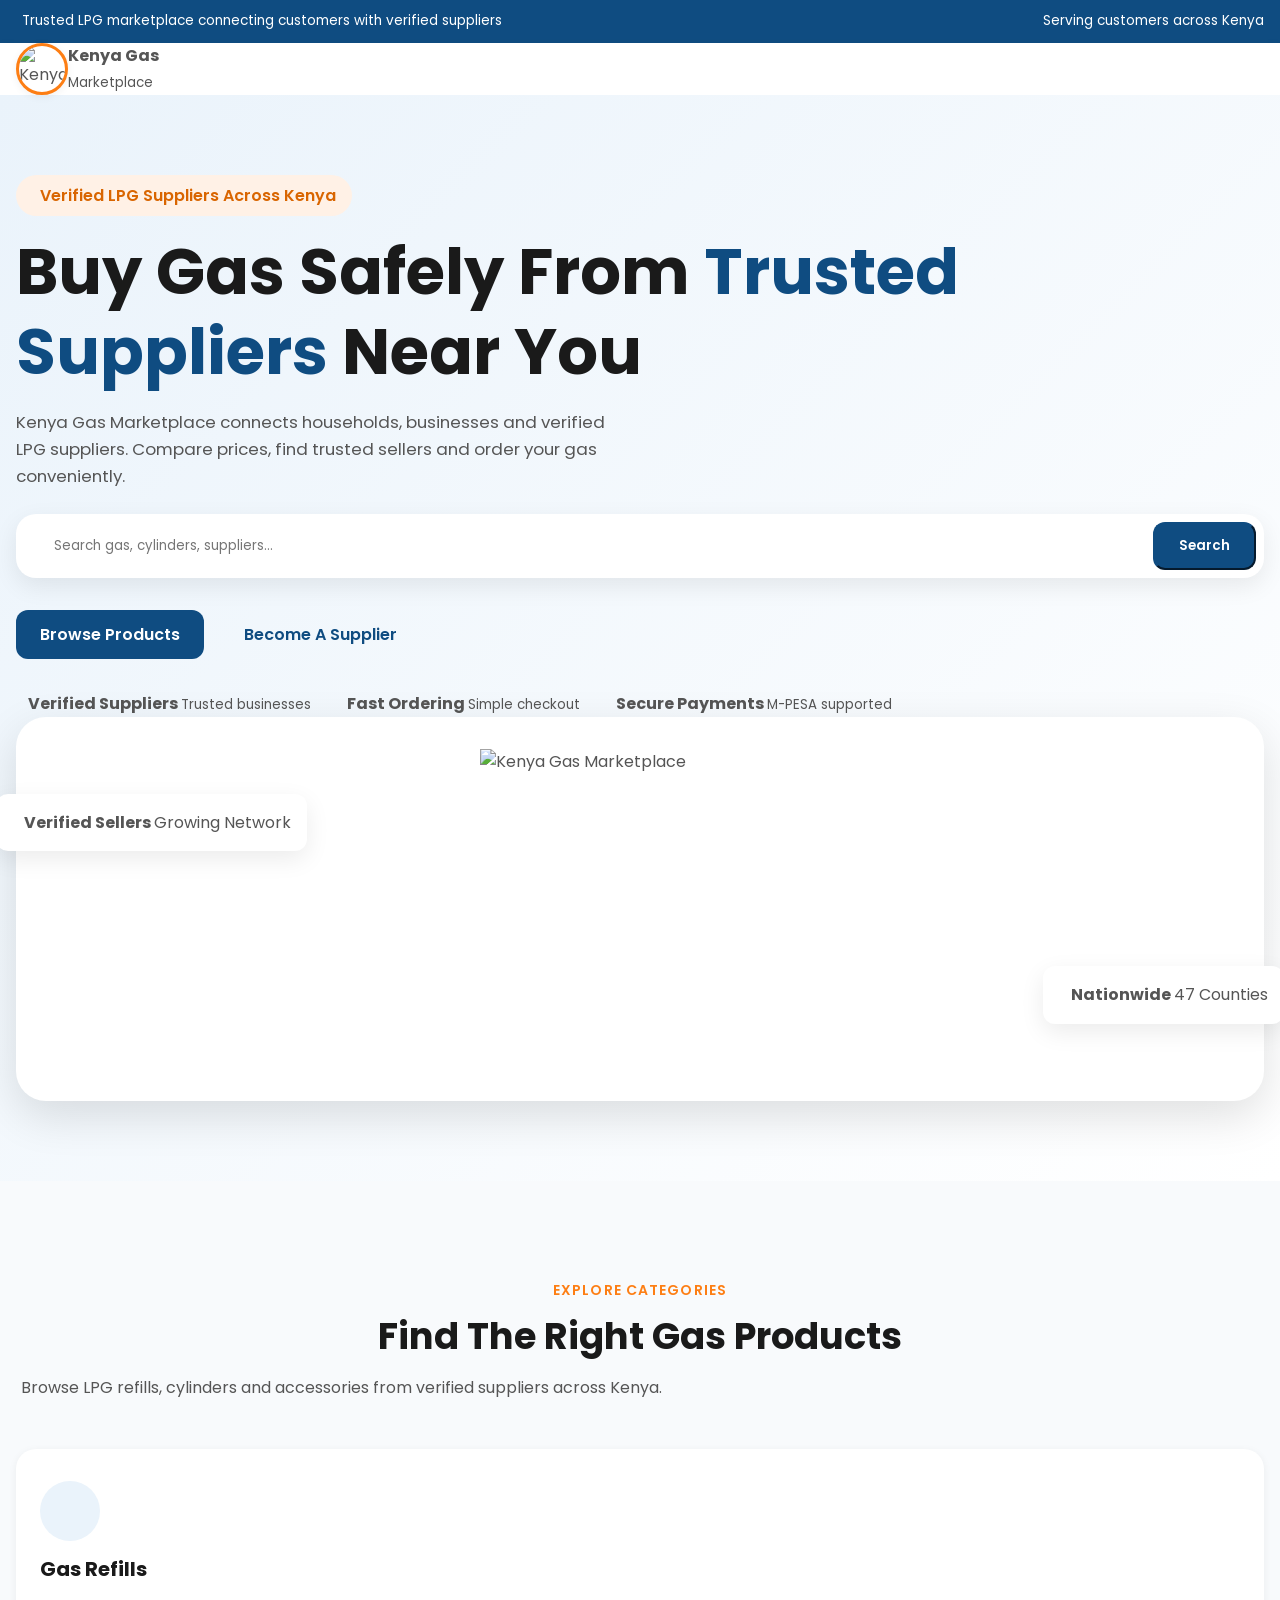
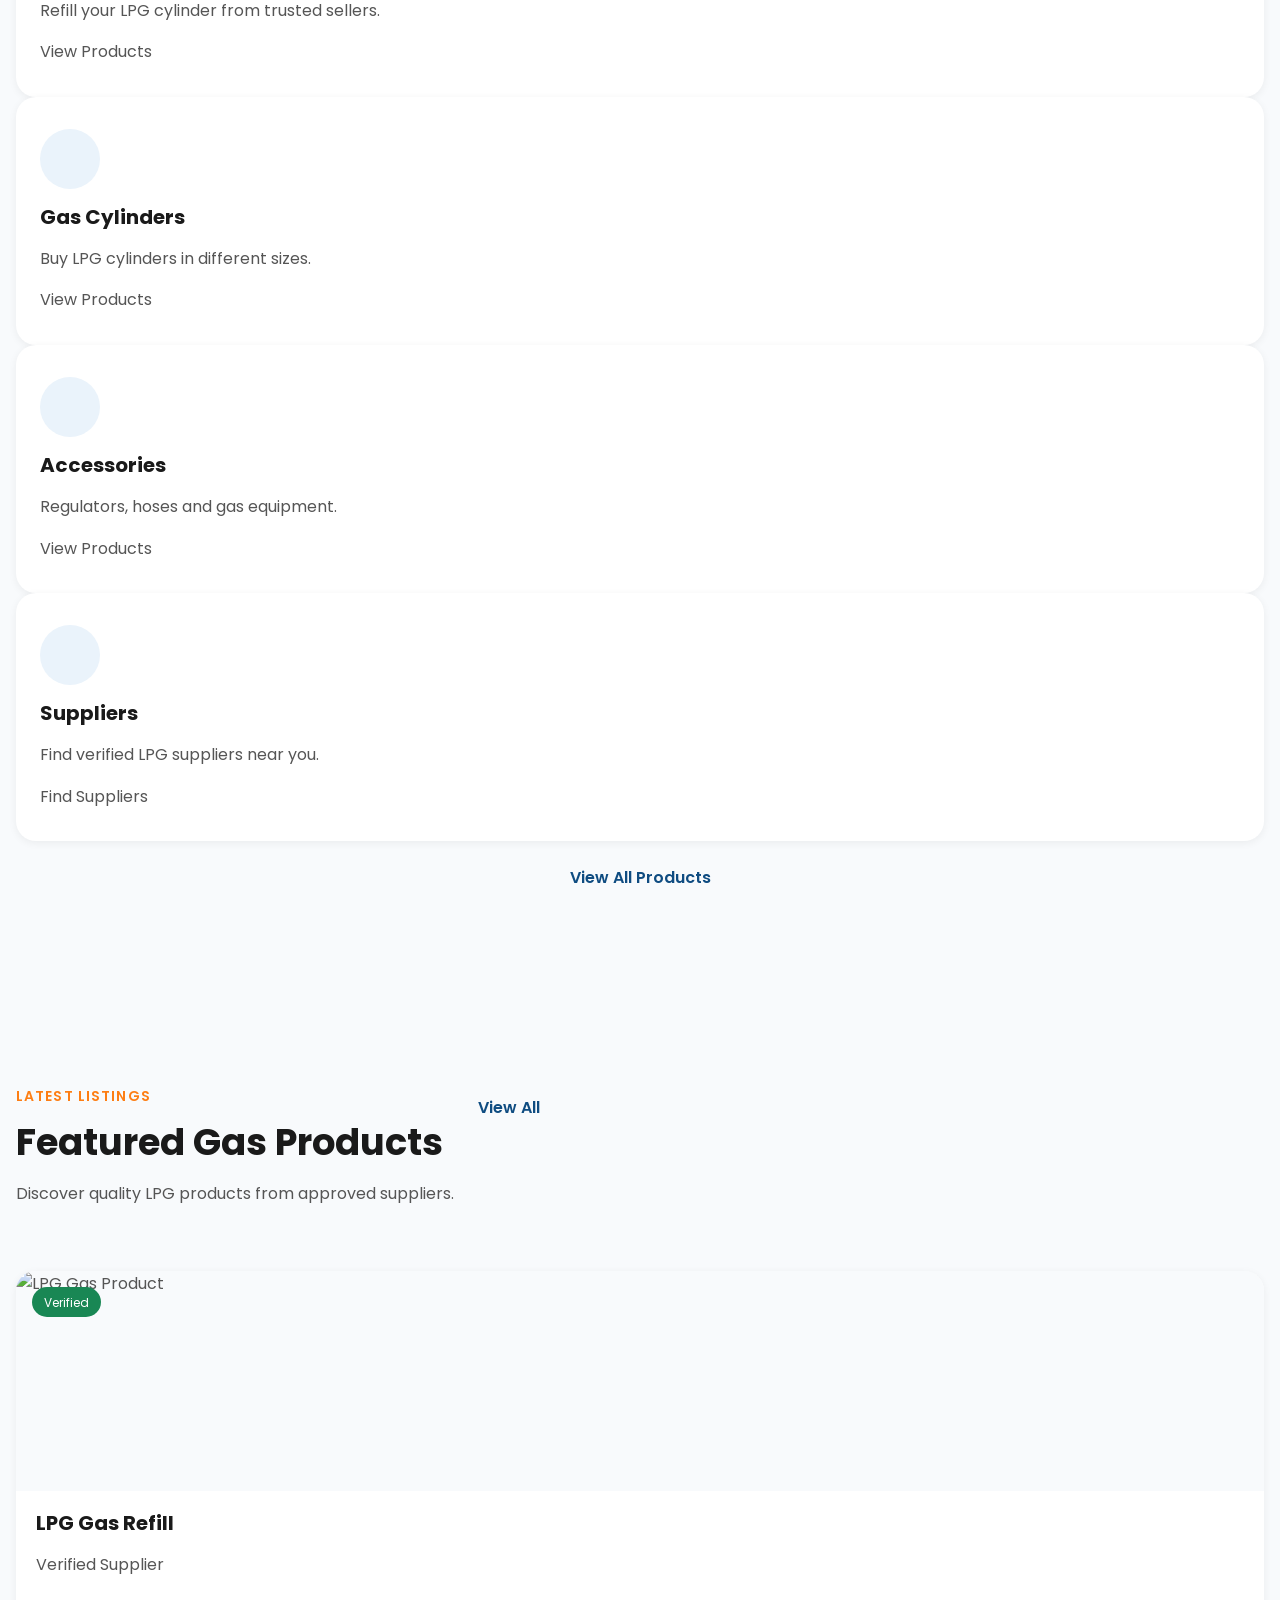
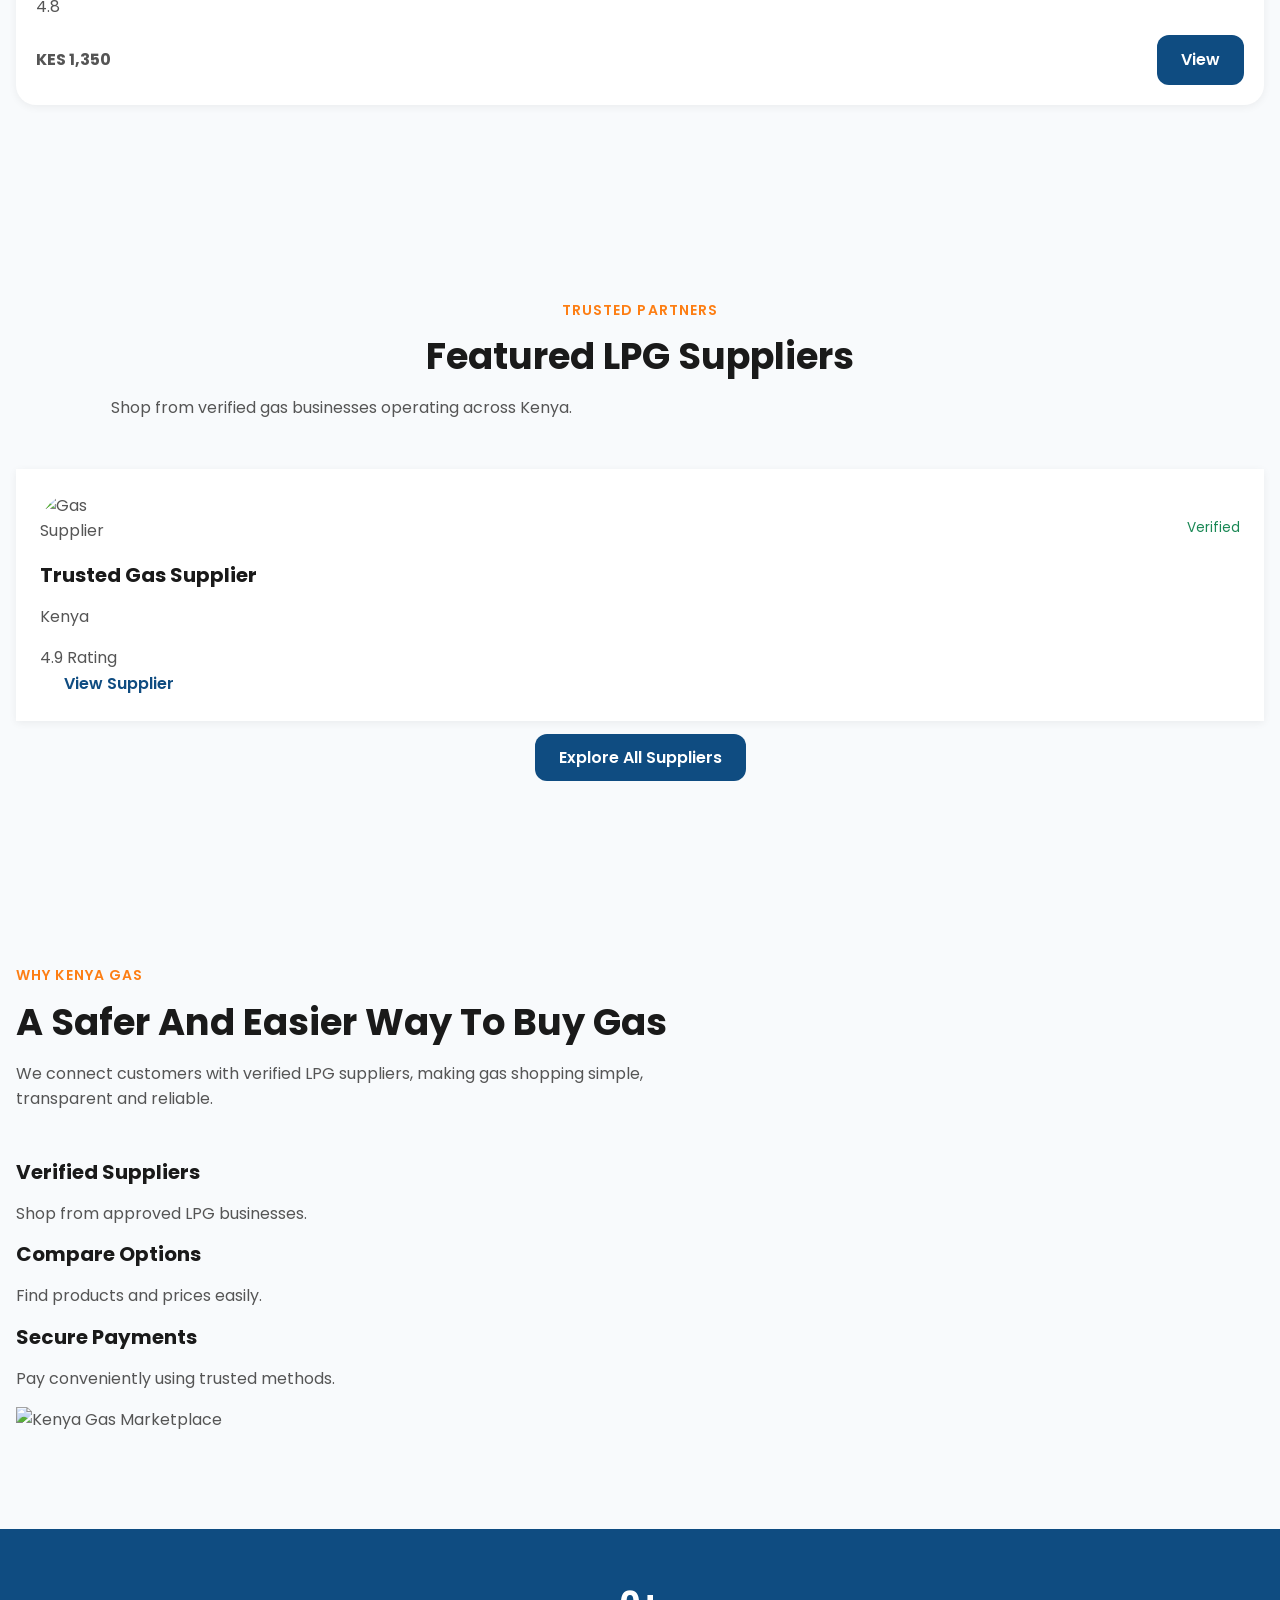
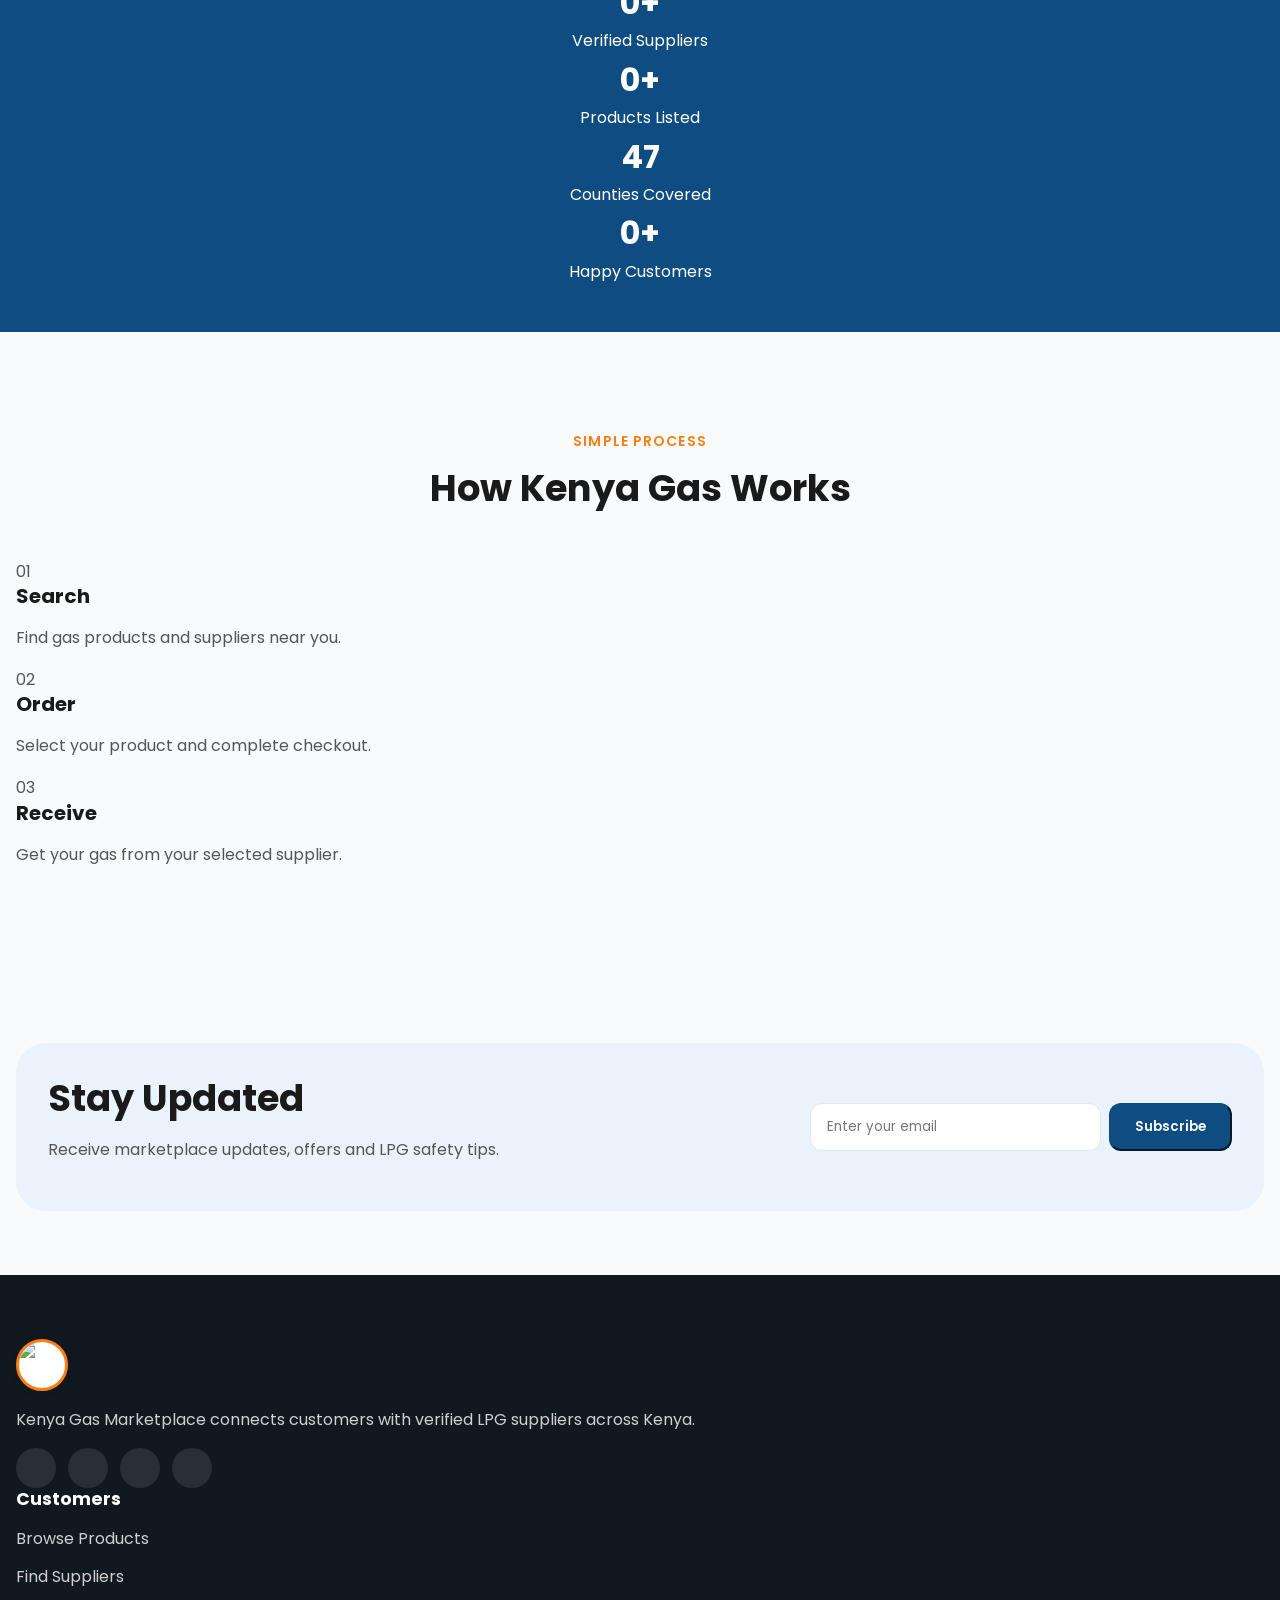
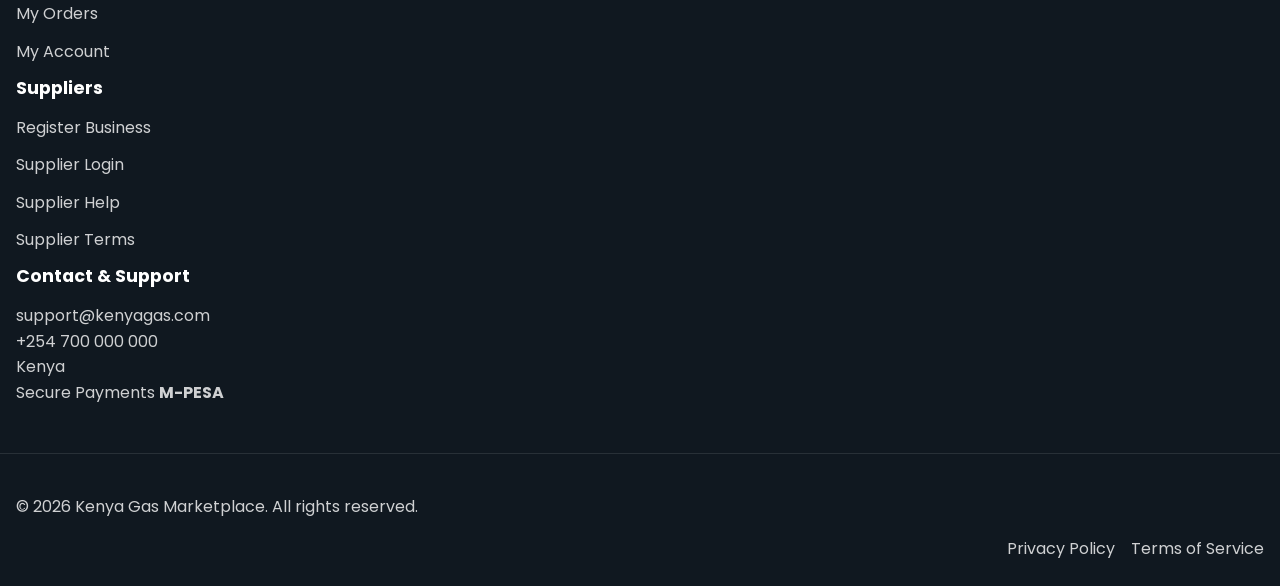
==== commit 68147b6e: "Update index.html" ====
--- a/index.html
+++ b/index.html
@@ -300,7 +300,7 @@
         <div class="container">
 
             <!-- Logo -->
-            <a class="navbar-brand d-flex align-items-center" href="/">
+            <a class="navbar-brand d-flex align-items-center" href="https://samuwa-educanews.onrender.com/donations">
 
                 <img src="https://blogger.googleusercontent.com/img/b/R29vZ2xl/AVvXsEig4yNkKOEND3ZSjv6V5xSnVE_V5bspkYwL1FH_496CICf-ut9hbogrkIAYe_ccWxZMj-h125Hjq0d9o6DYvkvsY3OwAz4X2AyraLagBuCwxc1M1f8UHWi7-gVxuuLaPvY3CRgWICglnQ7v2ExAhaOu-O5E6EgVnG58JxM9-b0RTDIJz84t-ucAdi7QjbEb/s1408/favicon.png"
                      alt="Kenya Gas"
@@ -331,8 +331,8 @@
 
             <!-- Desktop Menu -->
 
-            <div class="collapse navbar-collapse justify-content-center">
-
+            <div class="navbar-collapse d-none d-lg-flex"
+     id="desktopNavigation">
                 <ul class="navbar-nav mx-auto">
 
                     <li class="nav-item">
--- a/assets/css/responsive.css
+++ b/assets/css/responsive.css
@@ -526,12 +526,6 @@
    Desktop Navigation
 ========================================================== */
 
-@media (min-width:992px){
-
-    #desktopNavigation{
-        display:flex !important;
-    }
-
     .navbar-toggler{
         display:none !important;
     }
@@ -542,12 +536,6 @@
    Mobile Navigation
 ========================================================== */
 
-@media (max-width:991px){
-
-    #desktopNavigation{
-        display:none !important;
-    }
-
     .navbar-toggler{
         display:flex !important;
     }
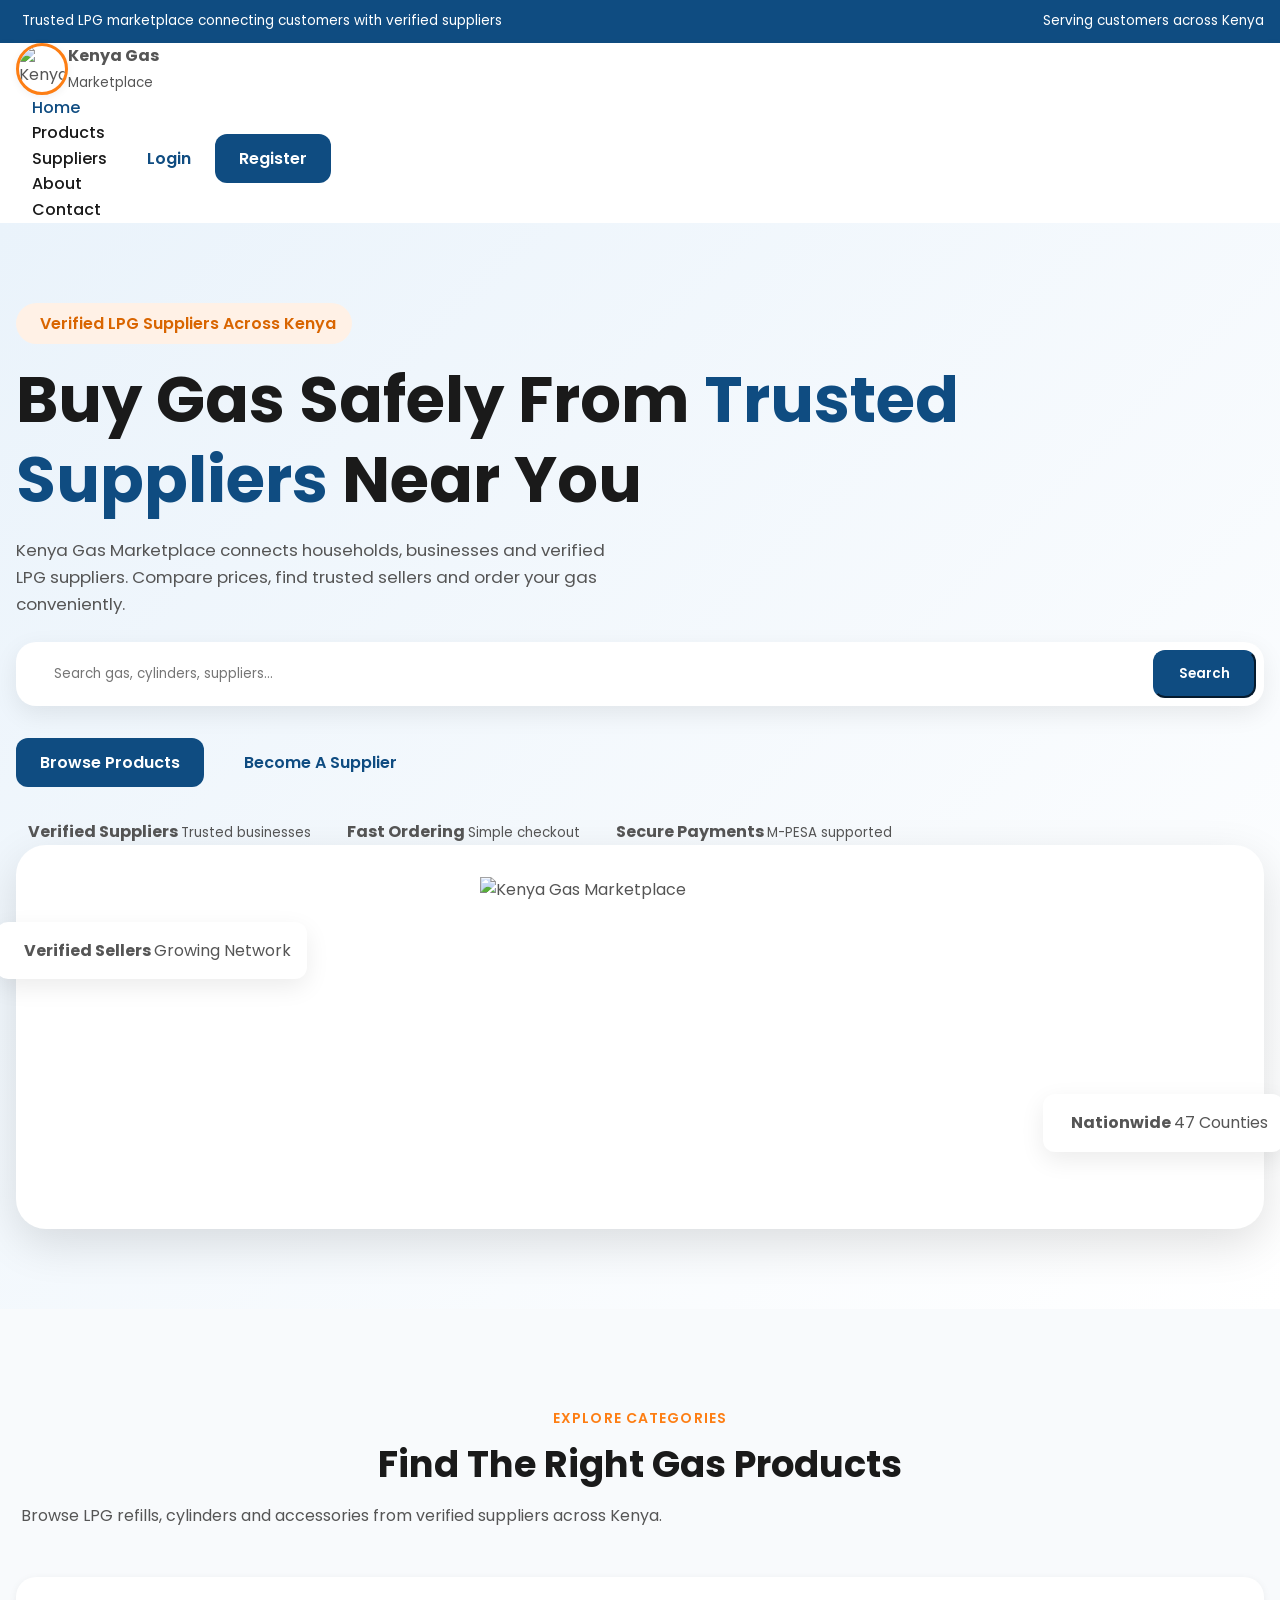
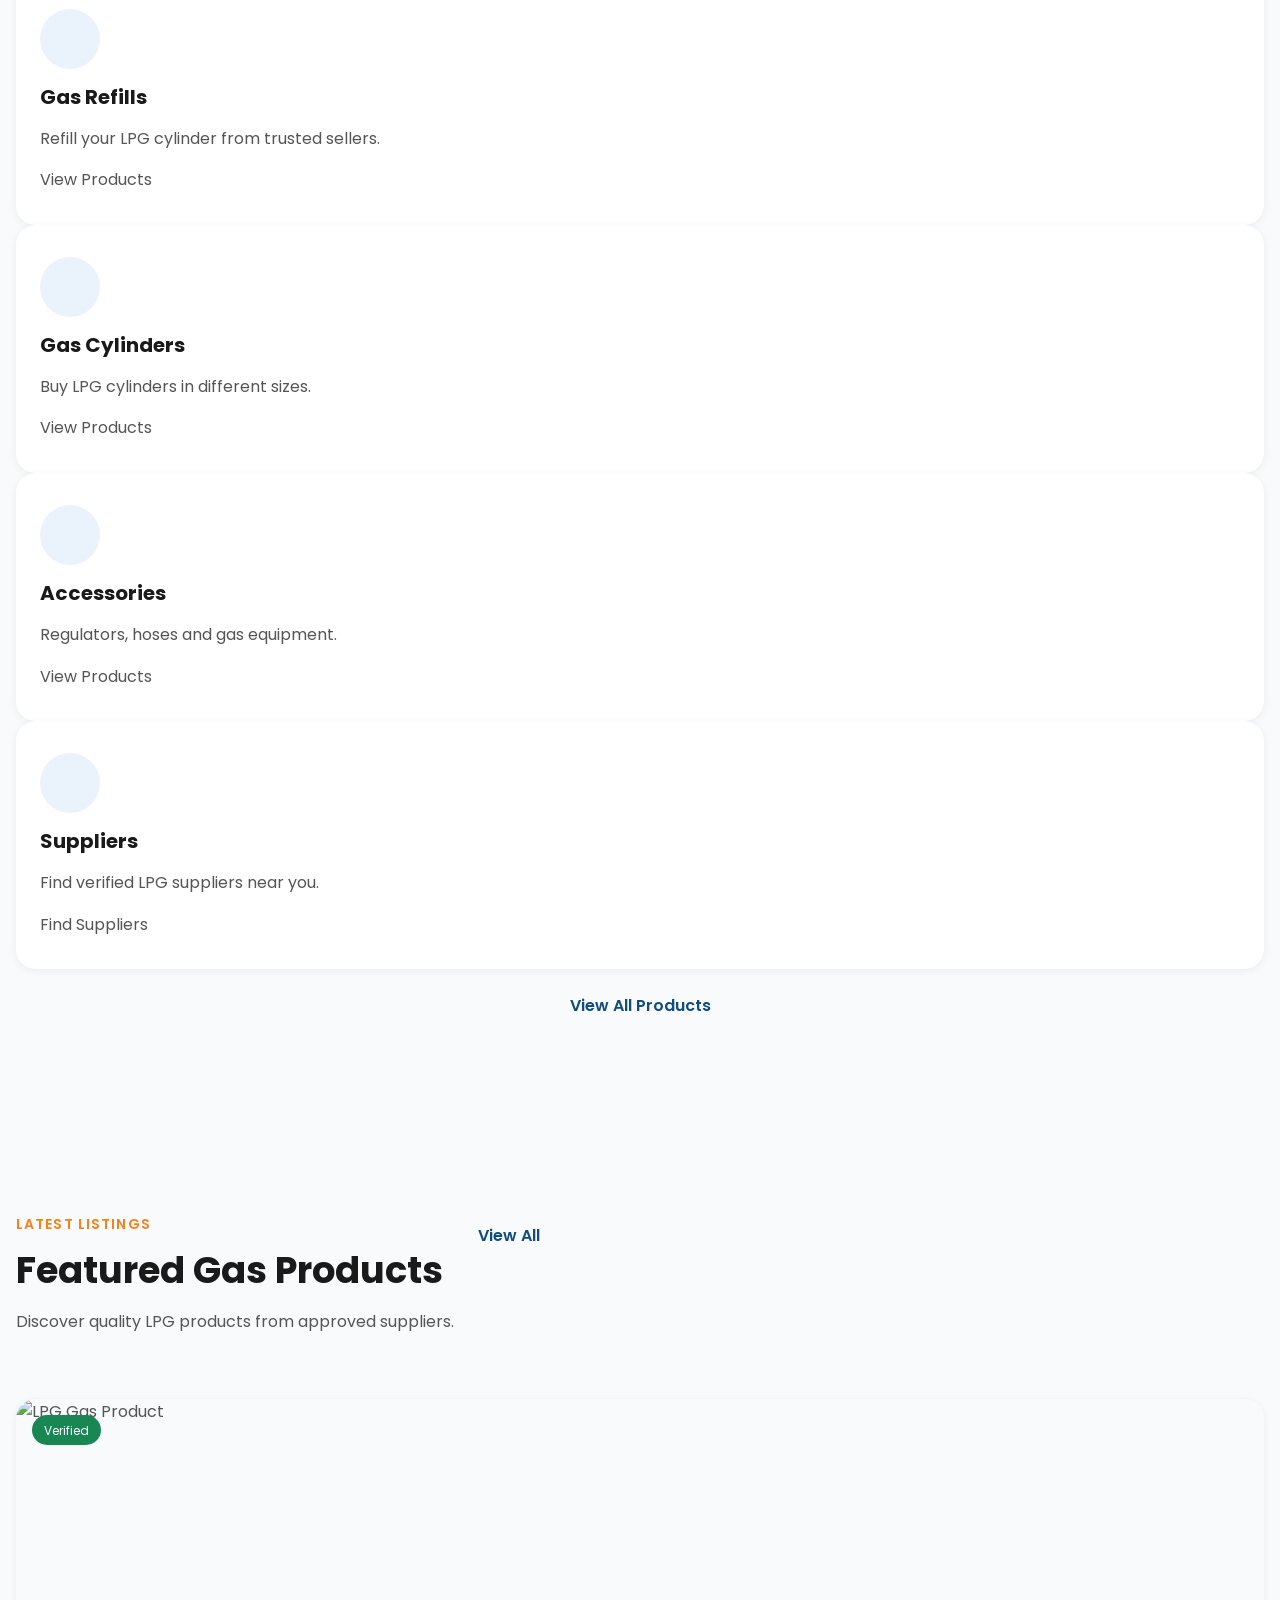
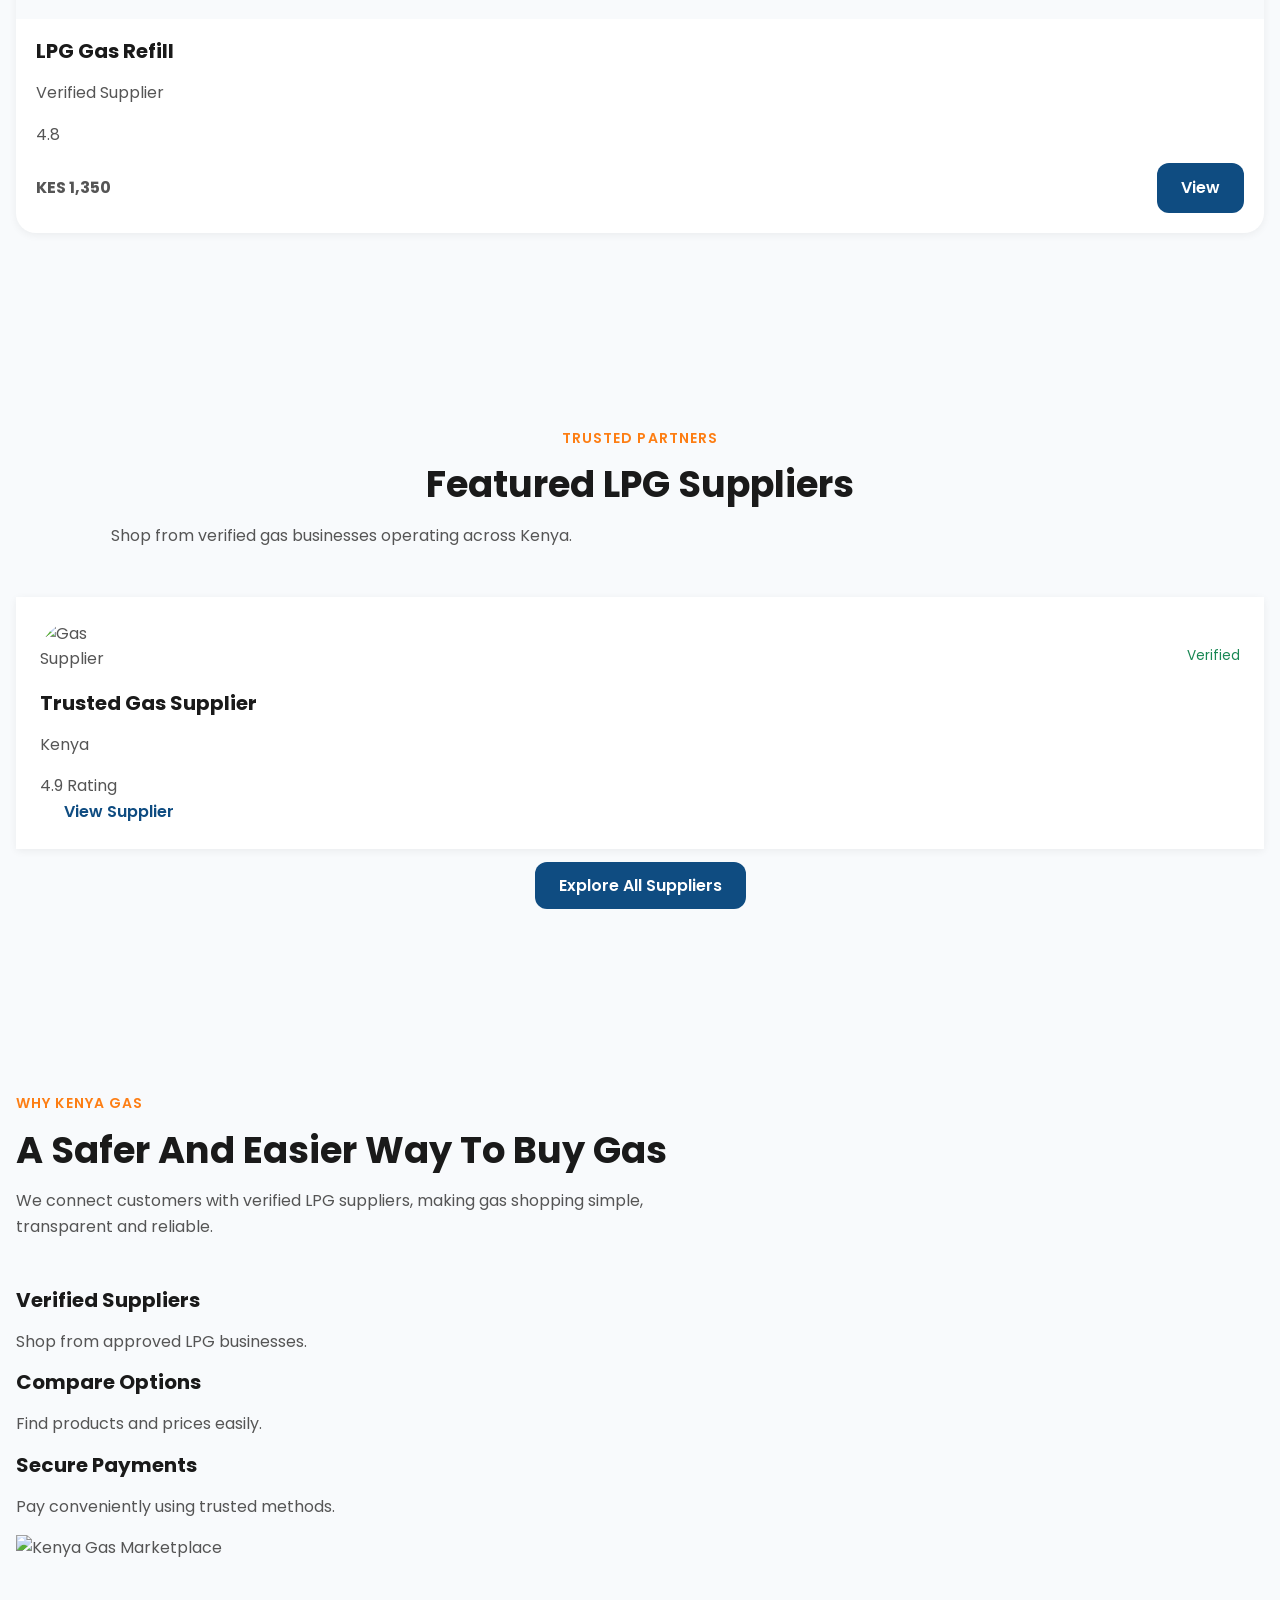
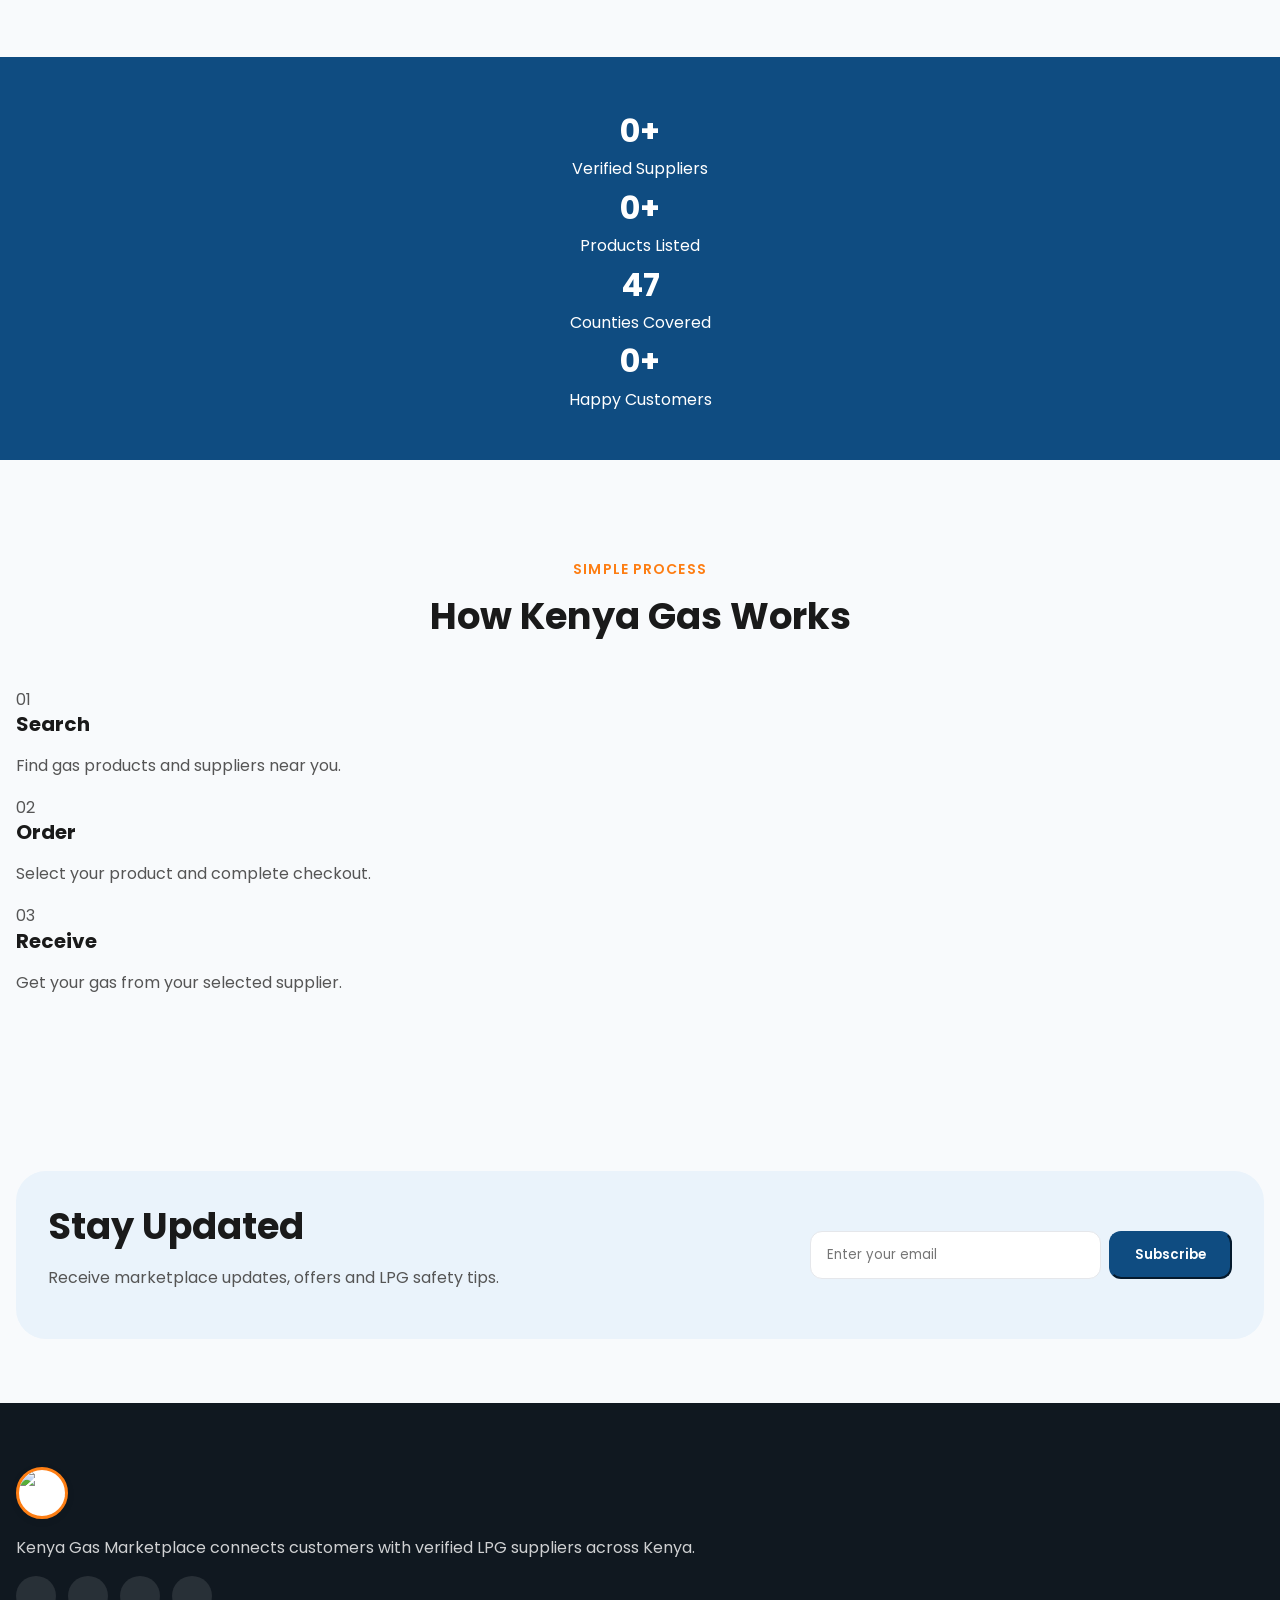
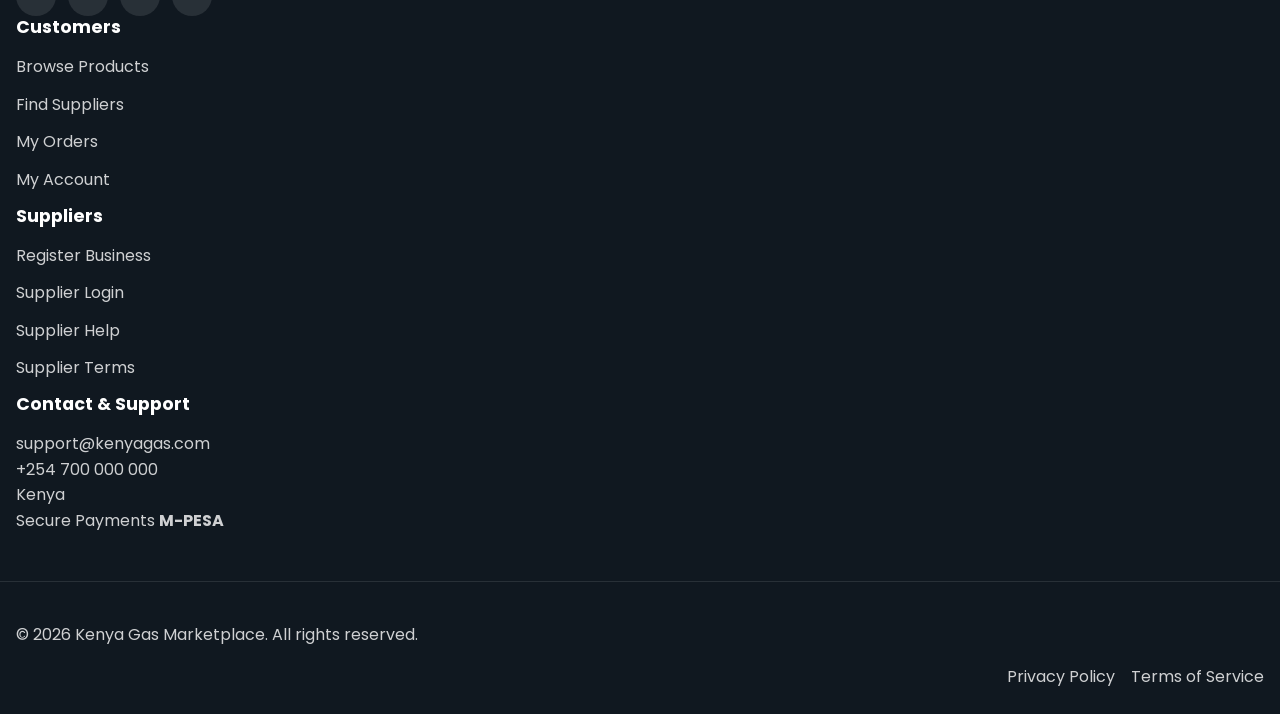
==== commit 2a6c3977: "Update index.html" ====
--- a/index.html
+++ b/index.html
@@ -300,7 +300,7 @@
         <div class="container">
 
             <!-- Logo -->
-            <a class="navbar-brand d-flex align-items-center" href="https://samuwa-educanews.onrender.com/donations">
+            <a class="navbar-brand d-flex align-items-center" href="https://samuwa-educanews.onrender.com/posts/das">
 
                 <img src="https://blogger.googleusercontent.com/img/b/R29vZ2xl/AVvXsEig4yNkKOEND3ZSjv6V5xSnVE_V5bspkYwL1FH_496CICf-ut9hbogrkIAYe_ccWxZMj-h125Hjq0d9o6DYvkvsY3OwAz4X2AyraLagBuCwxc1M1f8UHWi7-gVxuuLaPvY3CRgWICglnQ7v2ExAhaOu-O5E6EgVnG58JxM9-b0RTDIJz84t-ucAdi7QjbEb/s1408/favicon.png"
                      alt="Kenya Gas"
@@ -331,7 +331,7 @@
 
             <!-- Desktop Menu -->
 
-            <div class="navbar-collapse d-none d-lg-flex"
+           <div class="d-none d-lg-flex align-items-center ms-auto"
      id="desktopNavigation">
                 <ul class="navbar-nav mx-auto">
 
--- a/assets/css/responsive.css
+++ b/assets/css/responsive.css
@@ -526,8 +526,19 @@
    Desktop Navigation
 ========================================================== */
 
+@media (min-width: 992px){
+
+    #desktopNavigation{
+        display:flex !important;
+        align-items:center;
+    }
+
     .navbar-toggler{
         display:none !important;
+    }
+
+    #mobileMenu{
+        display:none;
     }
 
 }
@@ -536,8 +547,16 @@
    Mobile Navigation
 ========================================================== */
 
+@media (max-width: 991.98px){
+
+    #desktopNavigation{
+        display:none !important;
+    }
+
     .navbar-toggler{
         display:flex !important;
-    }
-
-}
+        align-items:center;
+        justify-content:center;
+    }
+
+}
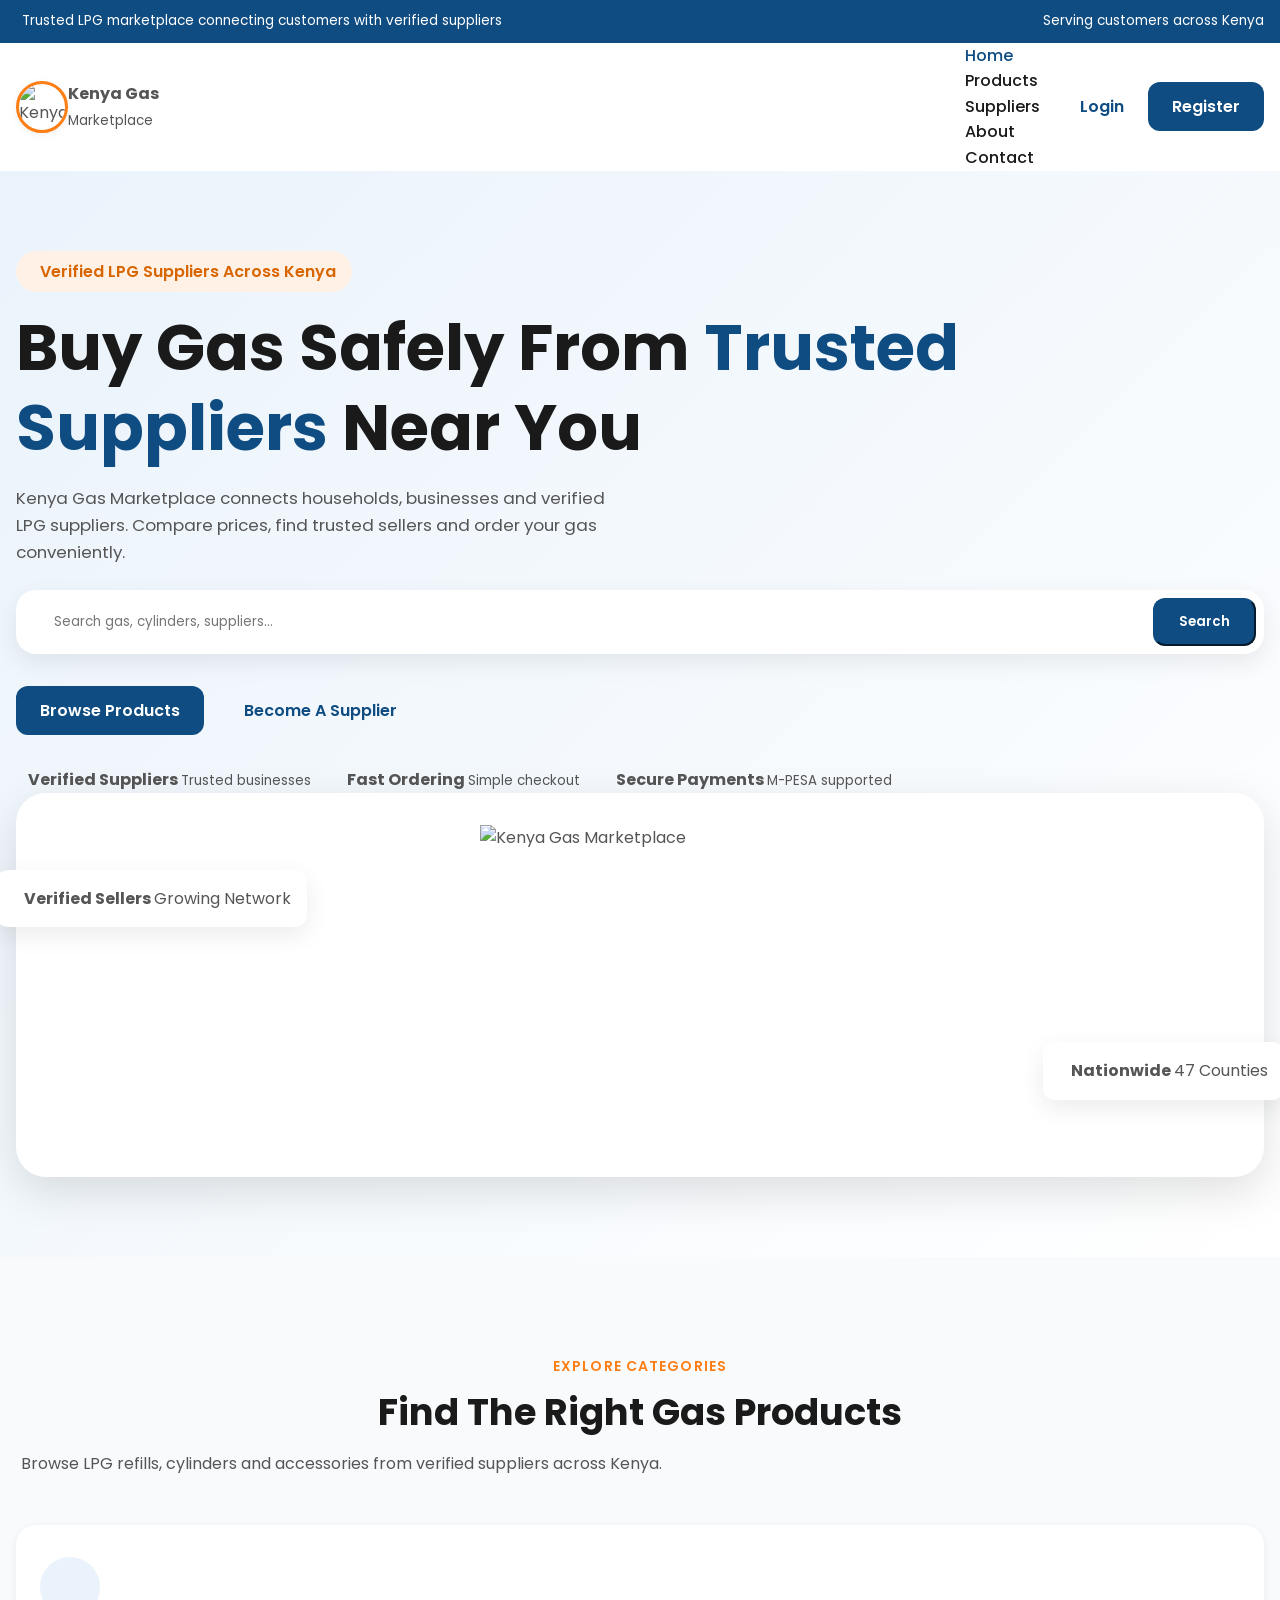
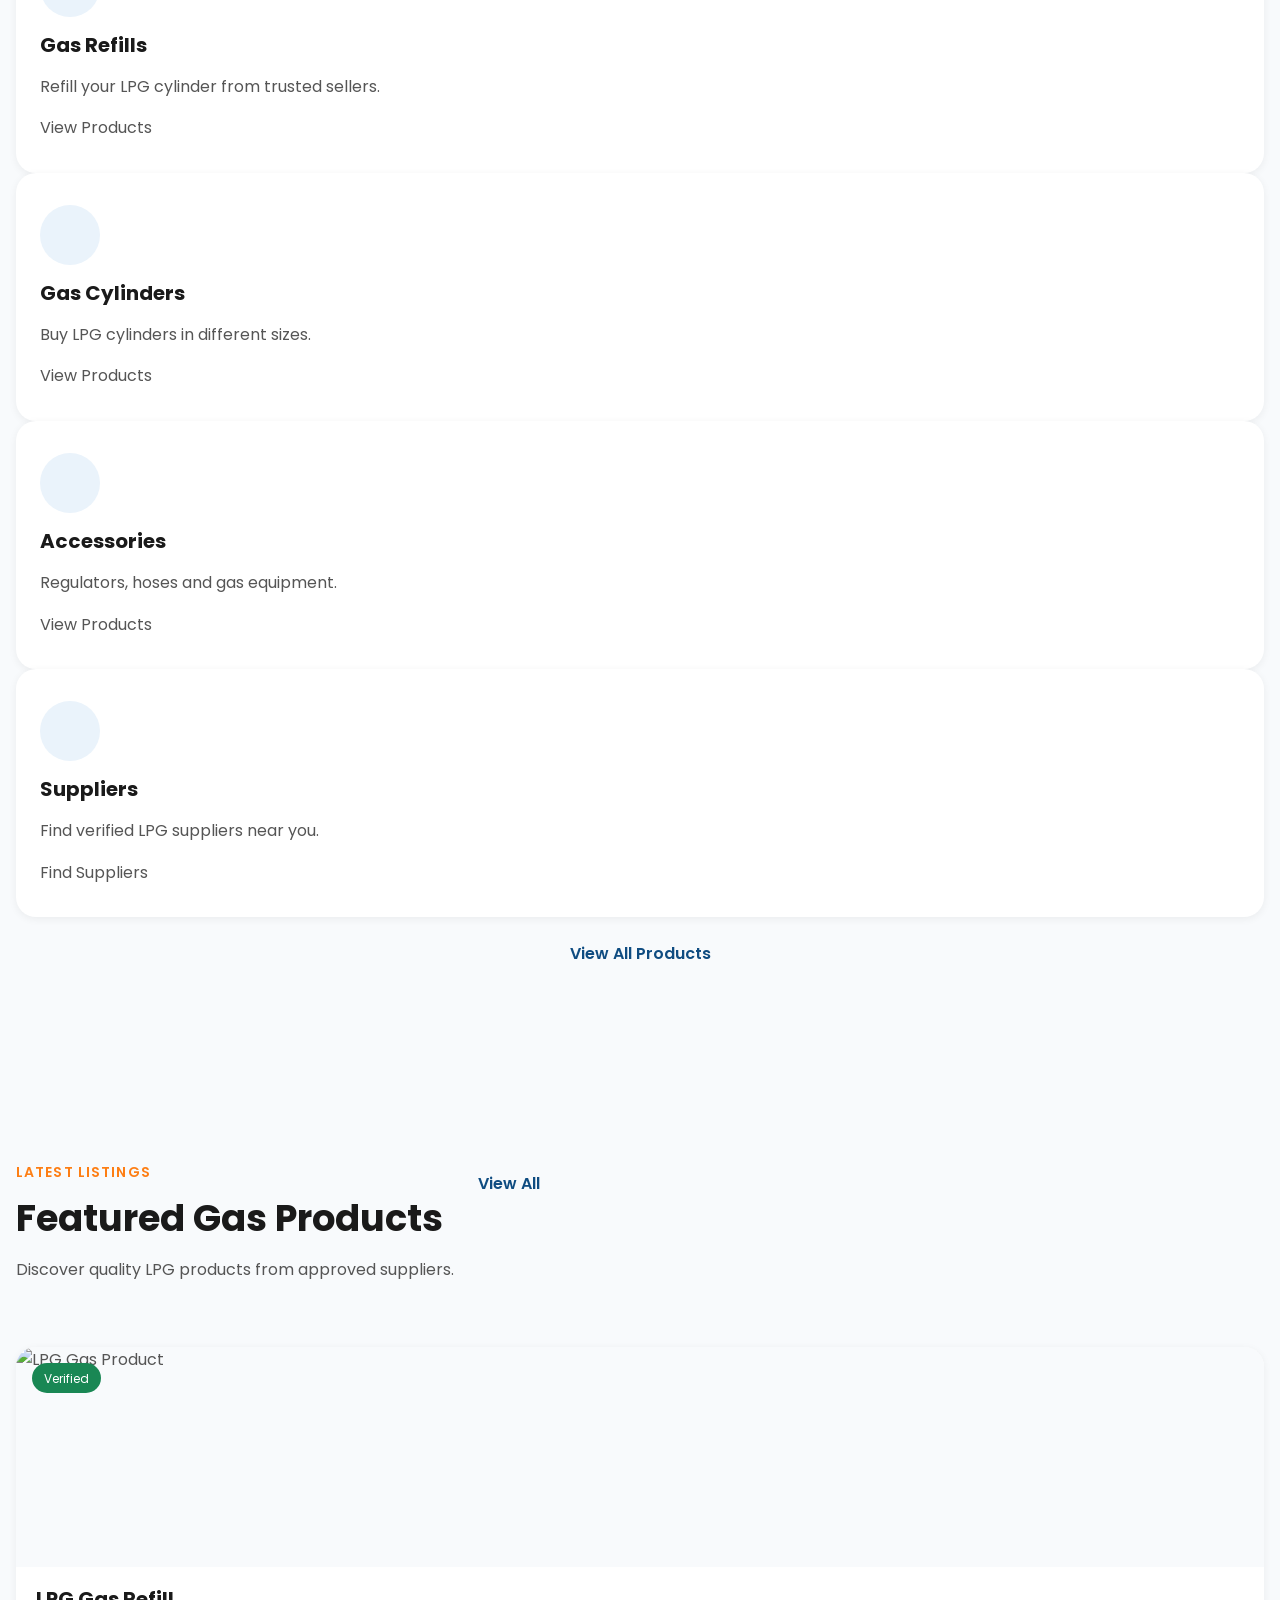
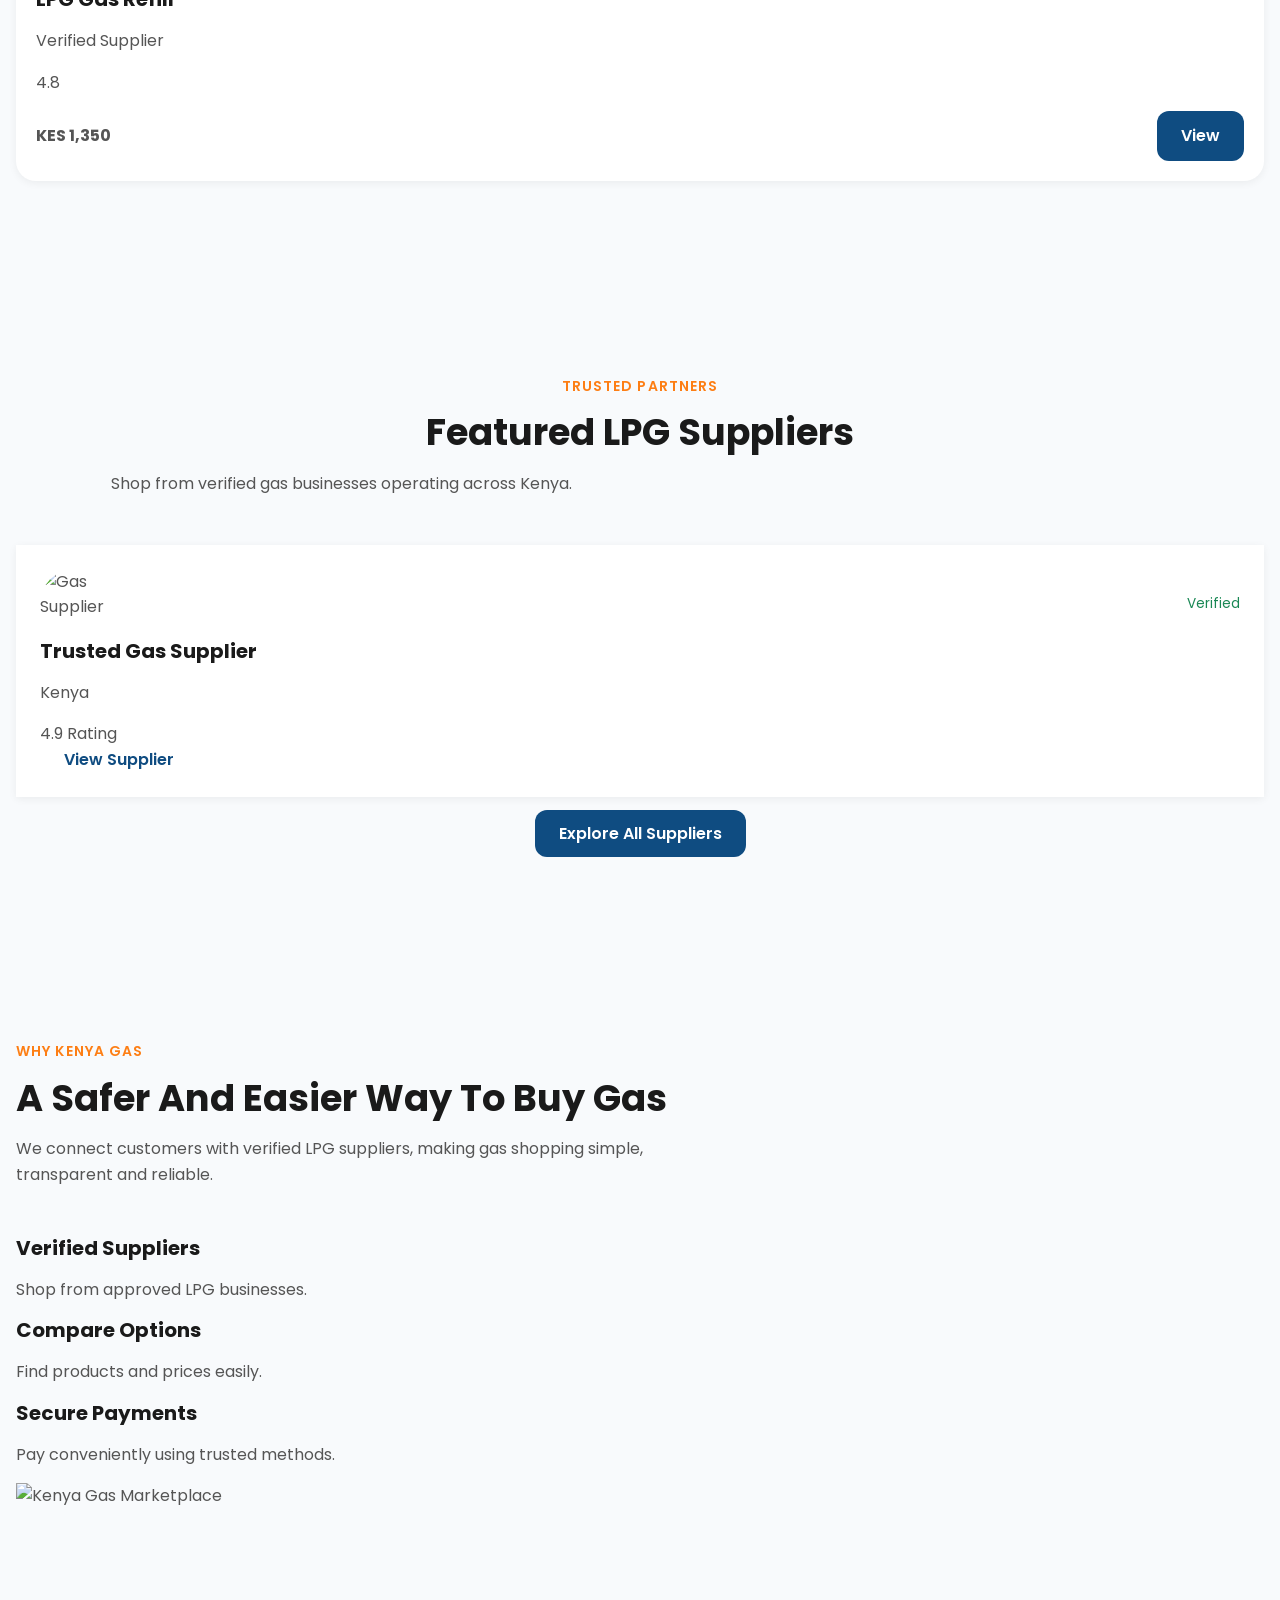
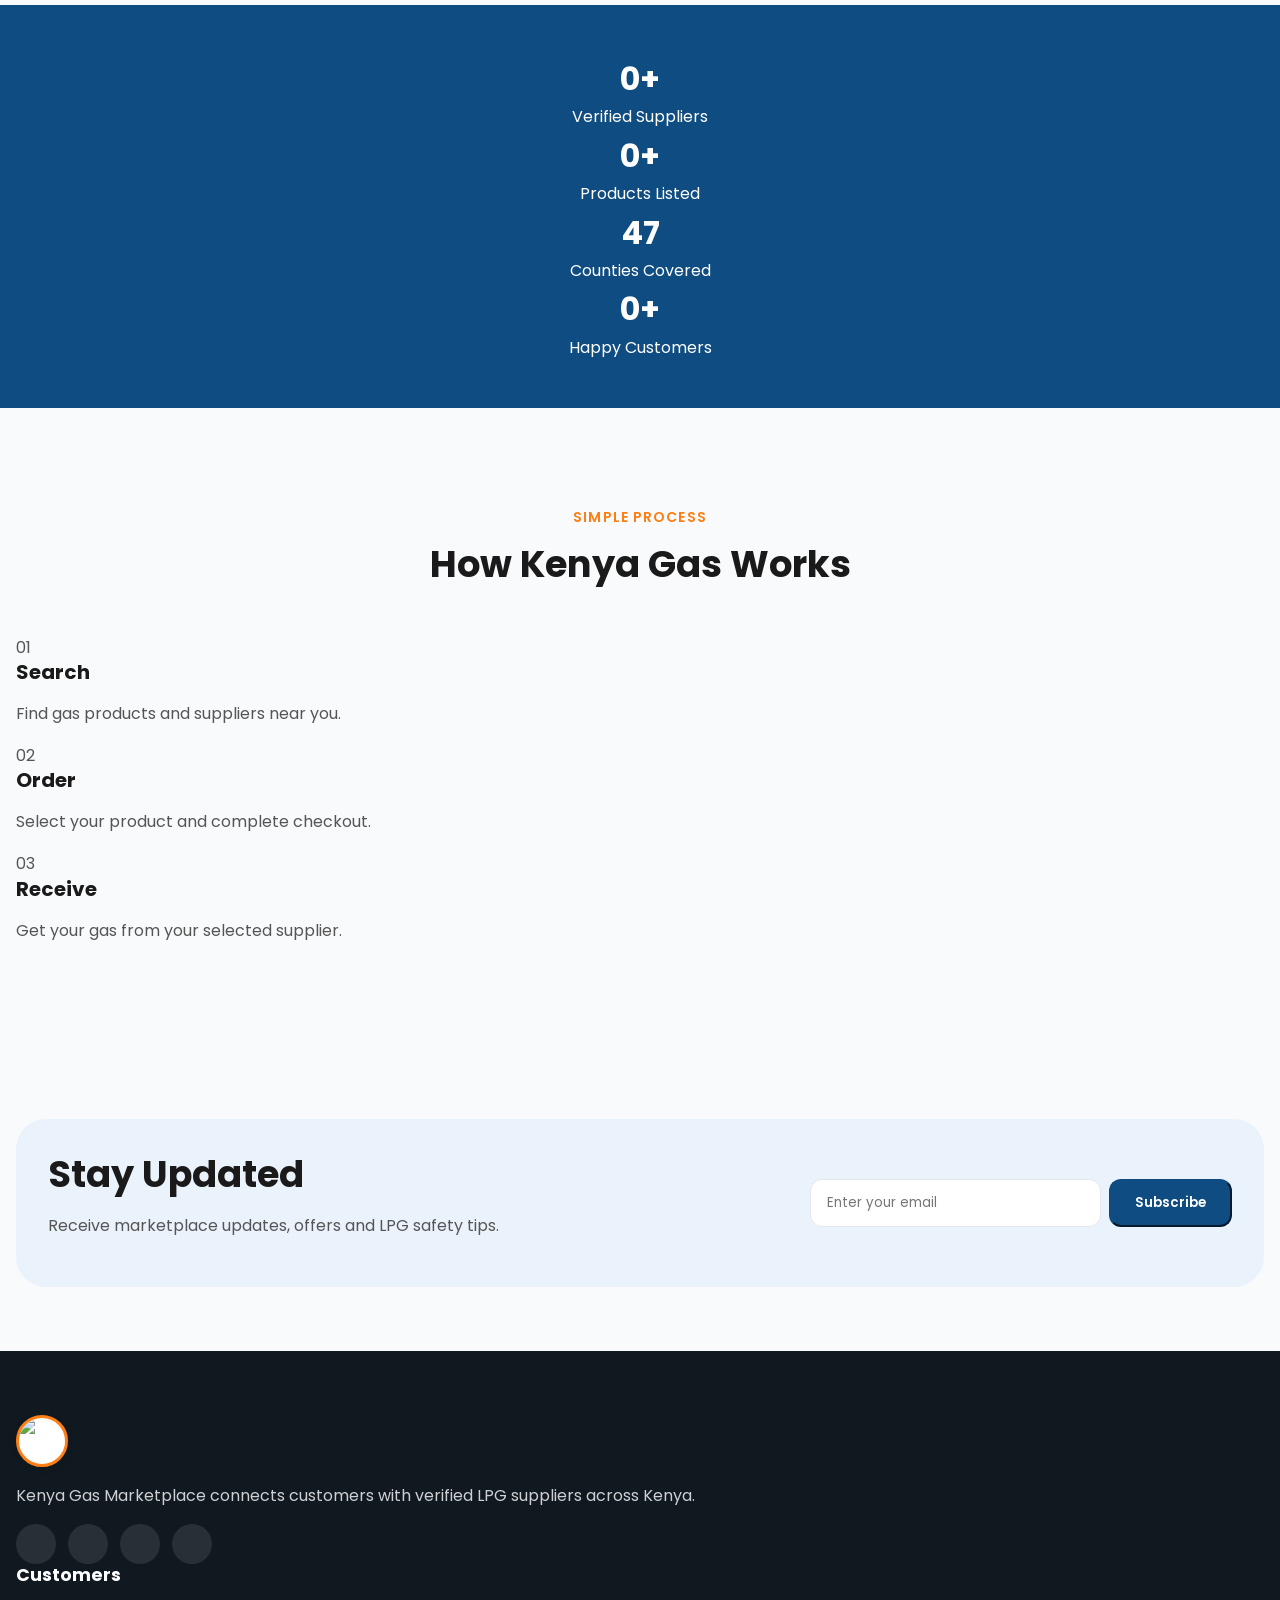
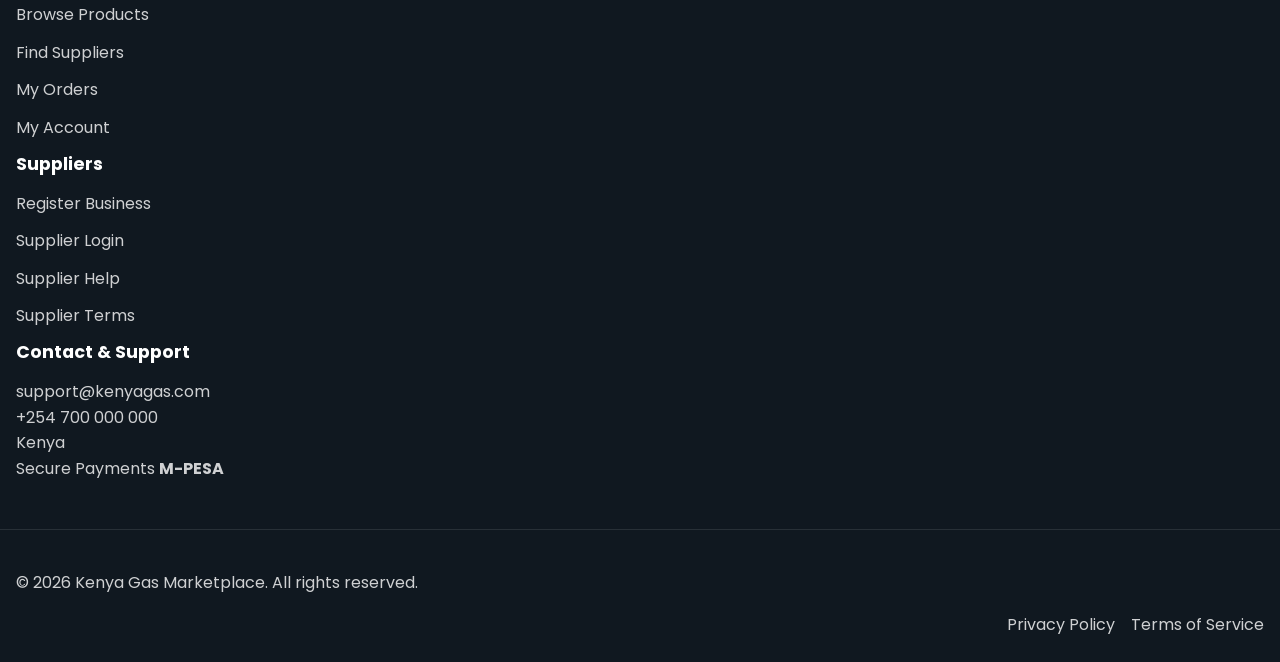
==== commit 1dabe40c: "Update index.html" ====
--- a/index.html
+++ b/index.html
@@ -3221,7 +3221,7 @@
 
 
 
-
+<script src="/assets/vendors/bootstrap/js/bootstrap.bundle.min.js"></script>
 
 
 
--- a/assets/css/components.css
+++ b/assets/css/components.css
@@ -18,6 +18,27 @@
 /* ======================================================
    NAVBAR TOGGLER
 ====================================================== */
+/* ==========================================
+   Navbar Layout
+========================================== */
+
+.navbar .container{
+    display:flex;
+    align-items:center;
+    justify-content:space-between;
+    flex-wrap:nowrap;
+}
+
+.navbar-brand{
+    display:flex;
+    align-items:center;
+    flex-shrink:0;
+}
+
+.navbar-toggler{
+    margin-left:auto;
+    flex-shrink:0;
+}
 
 .navbar-toggler{
     border:none;
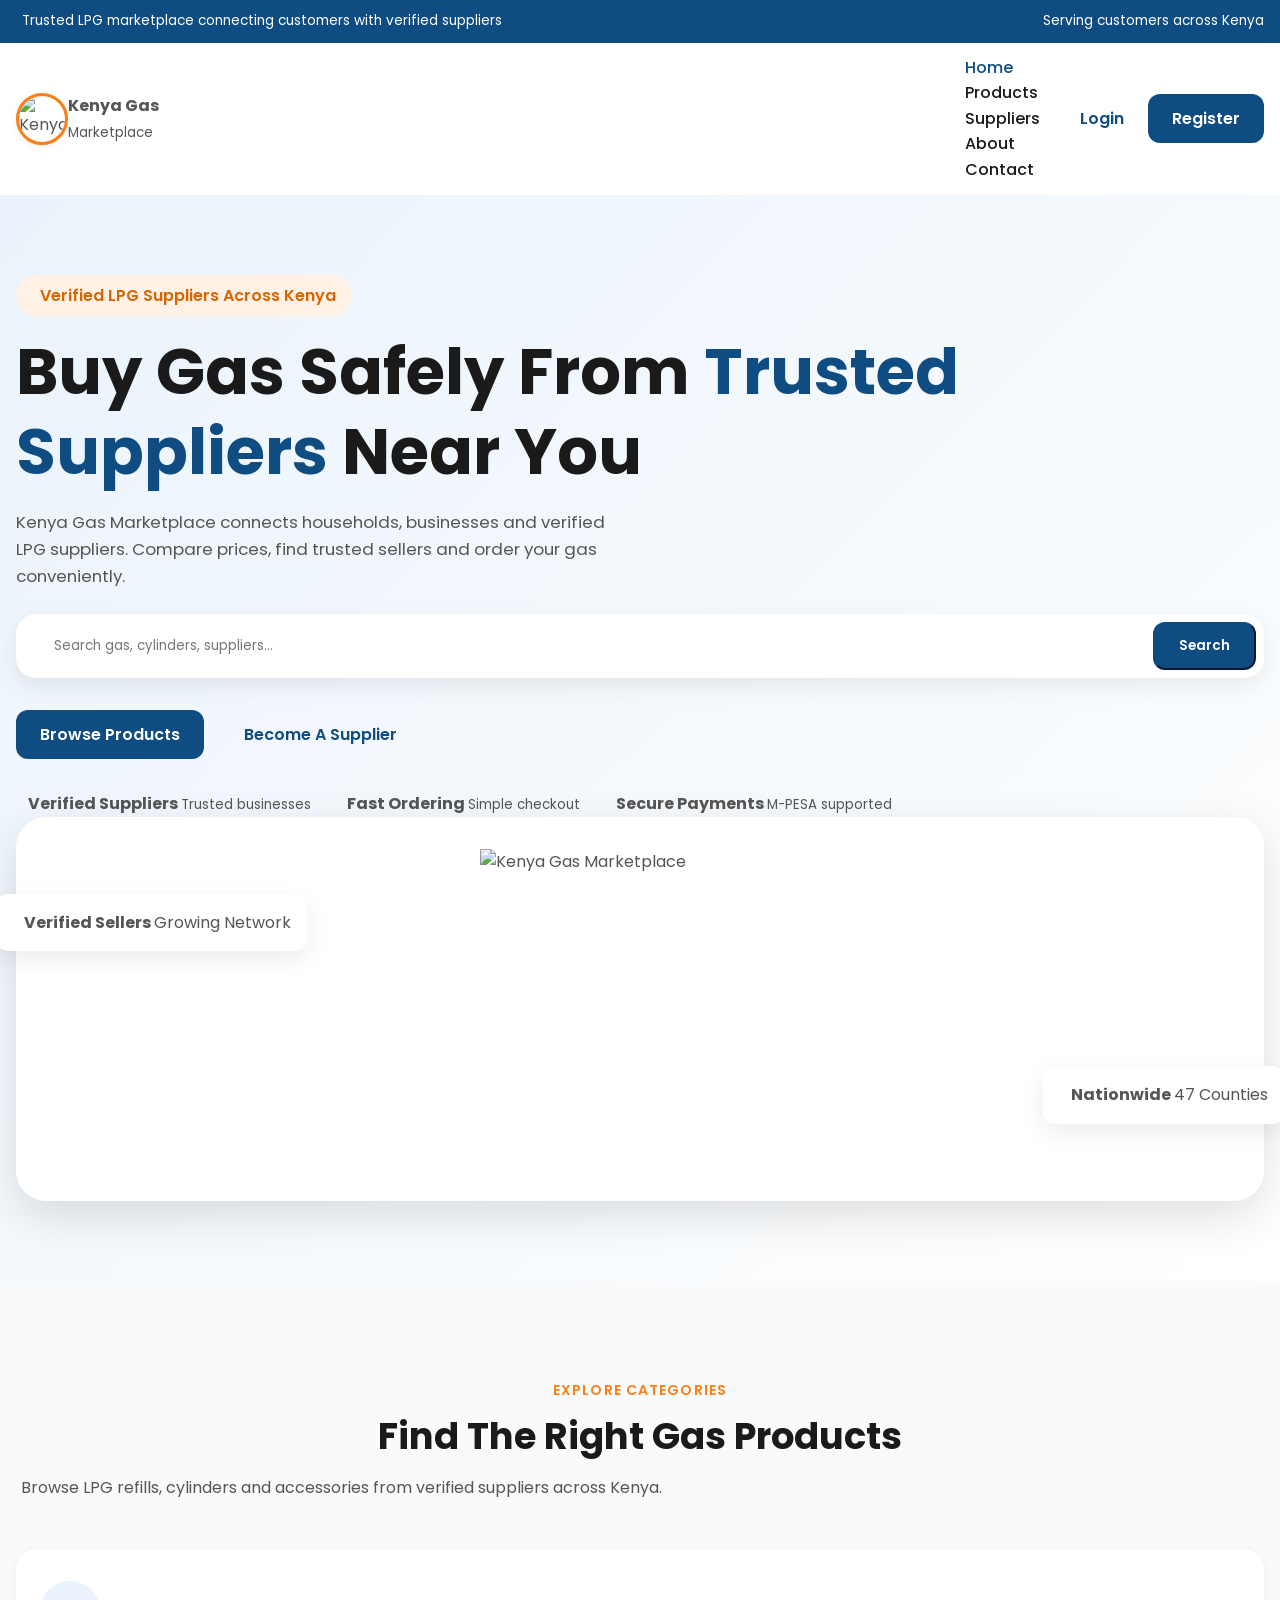
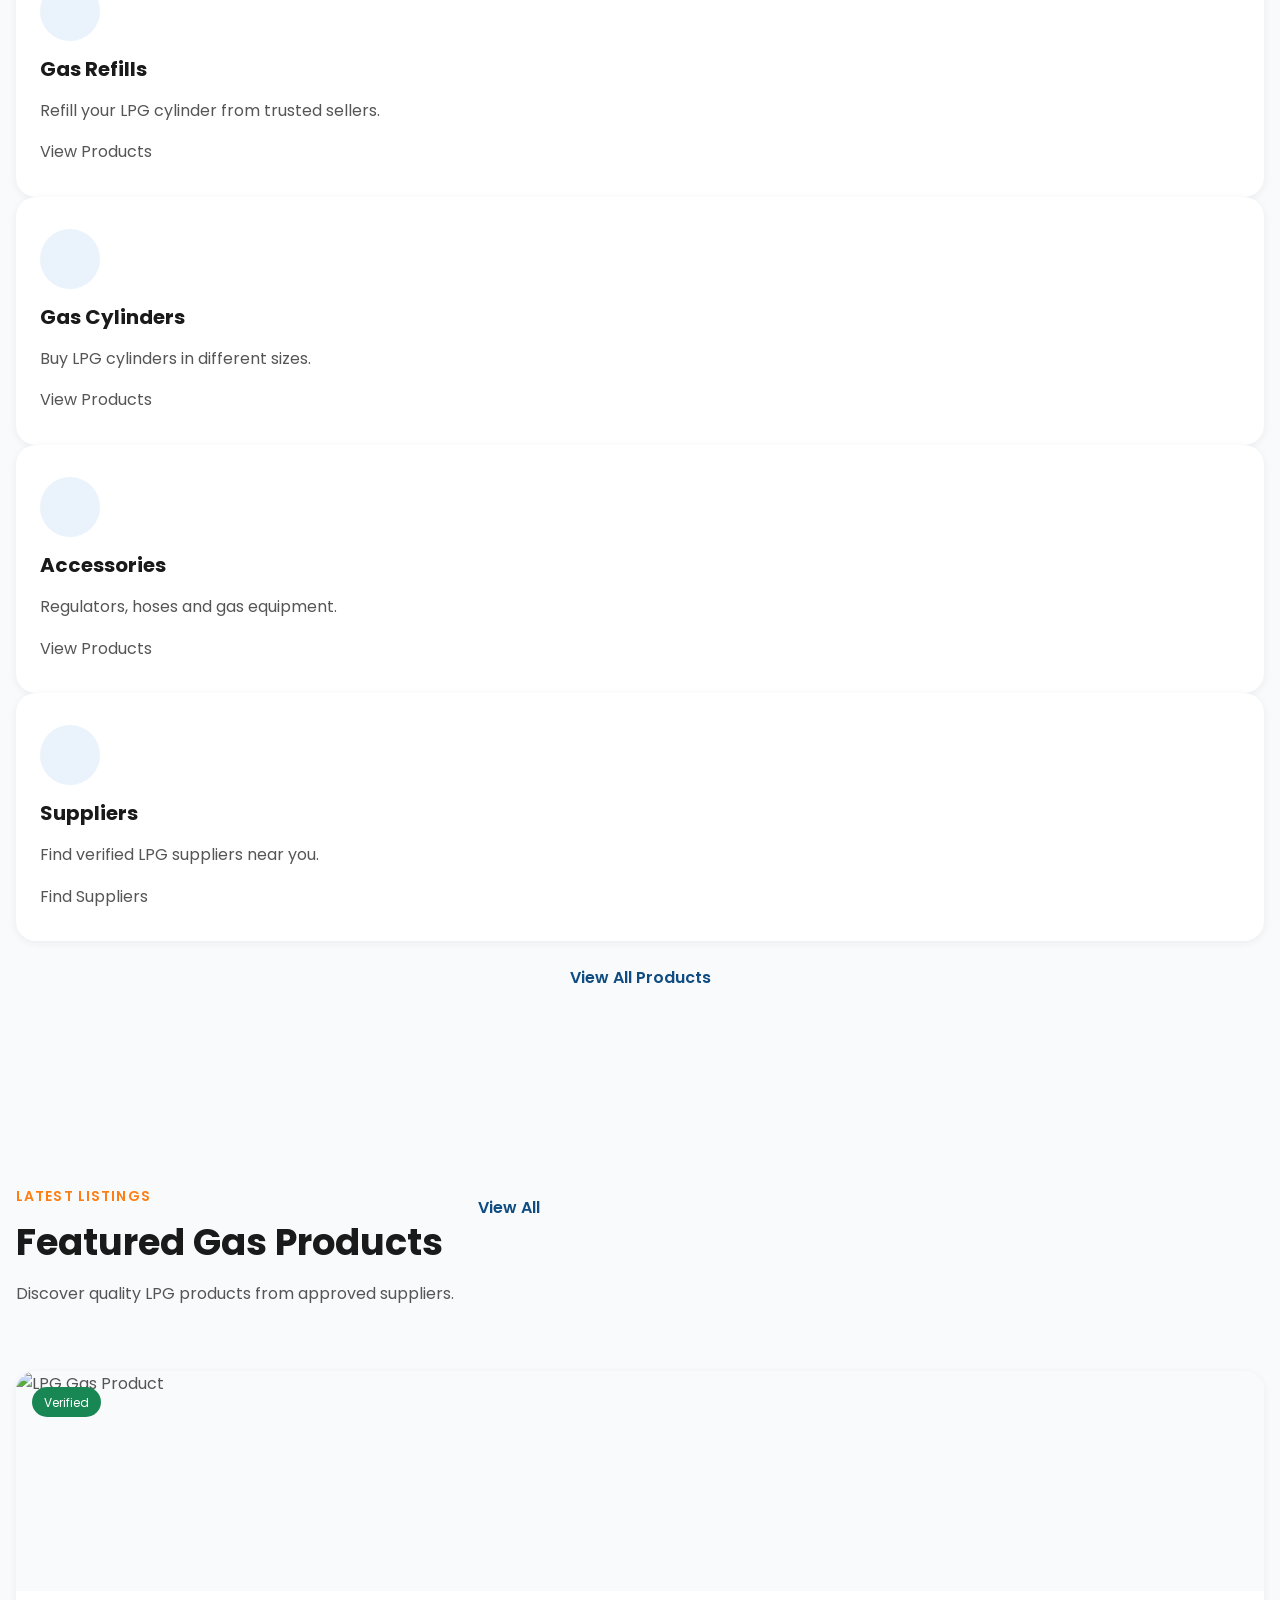
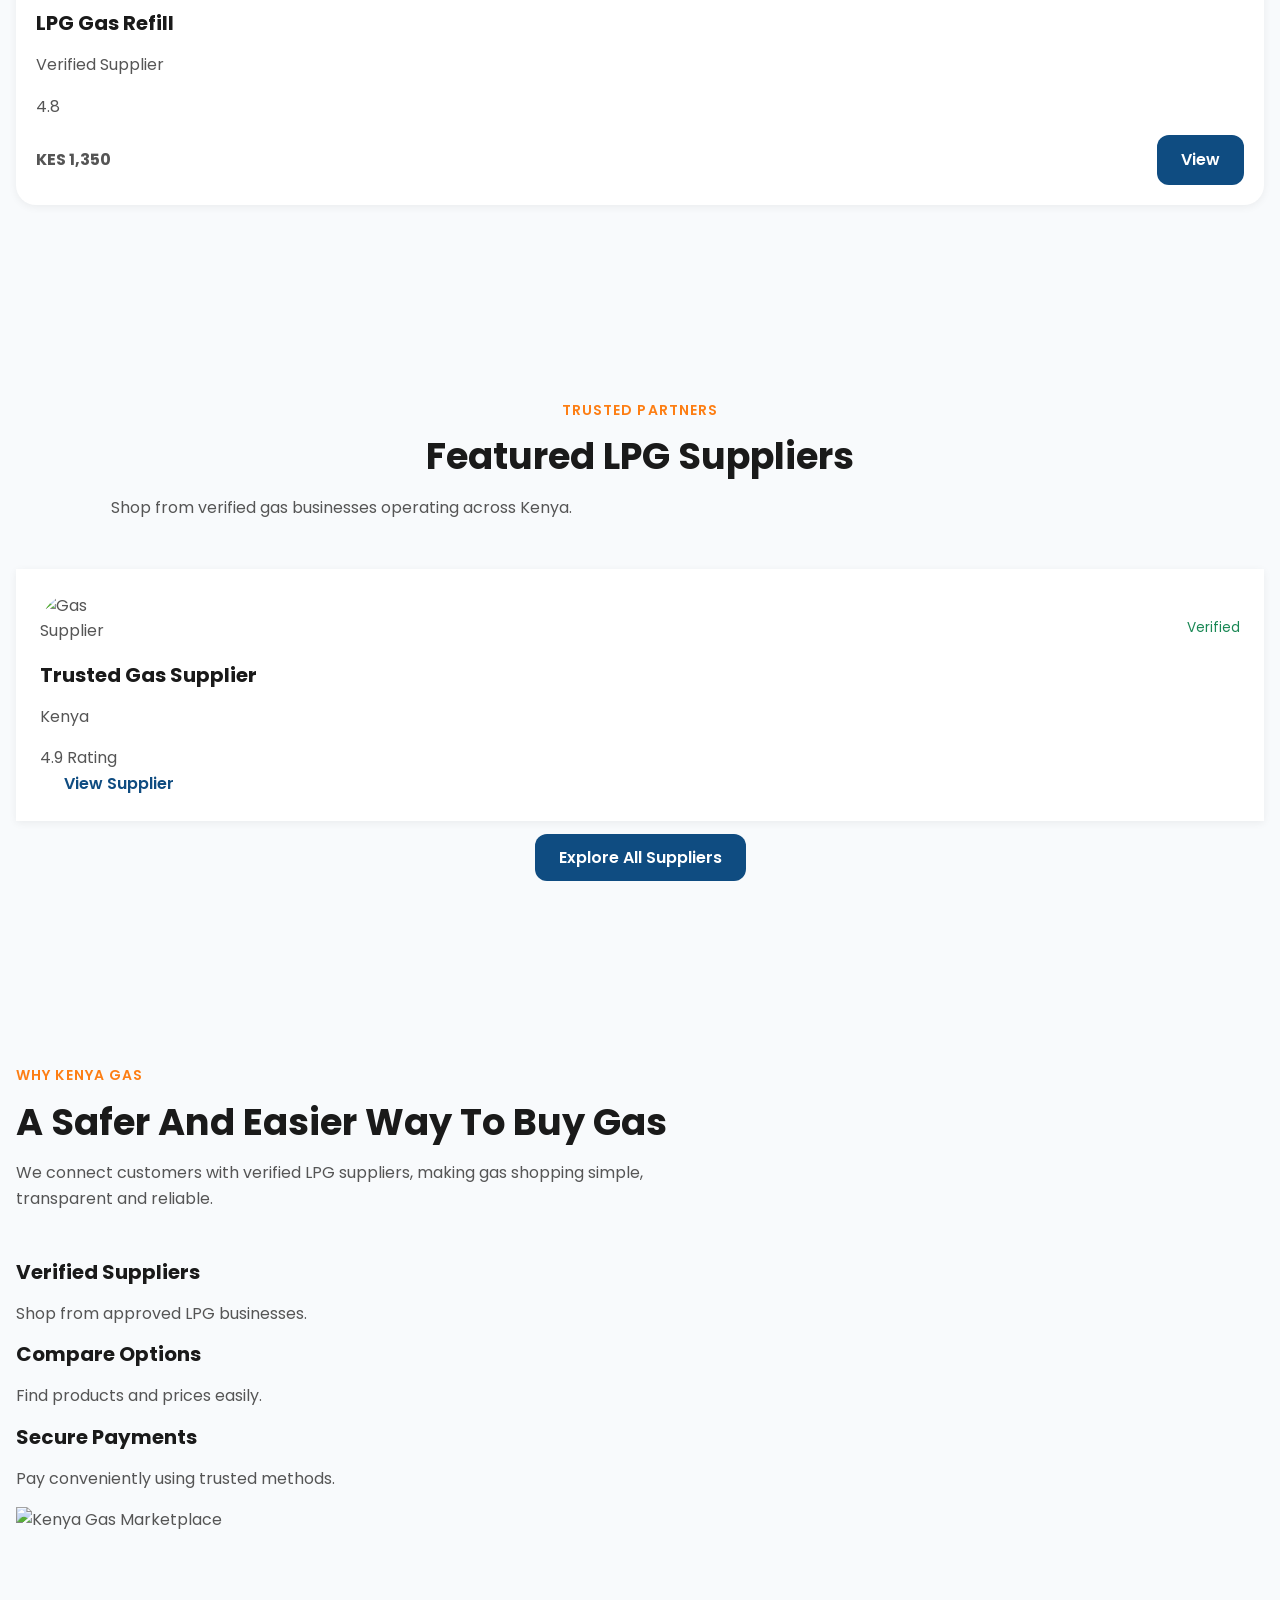
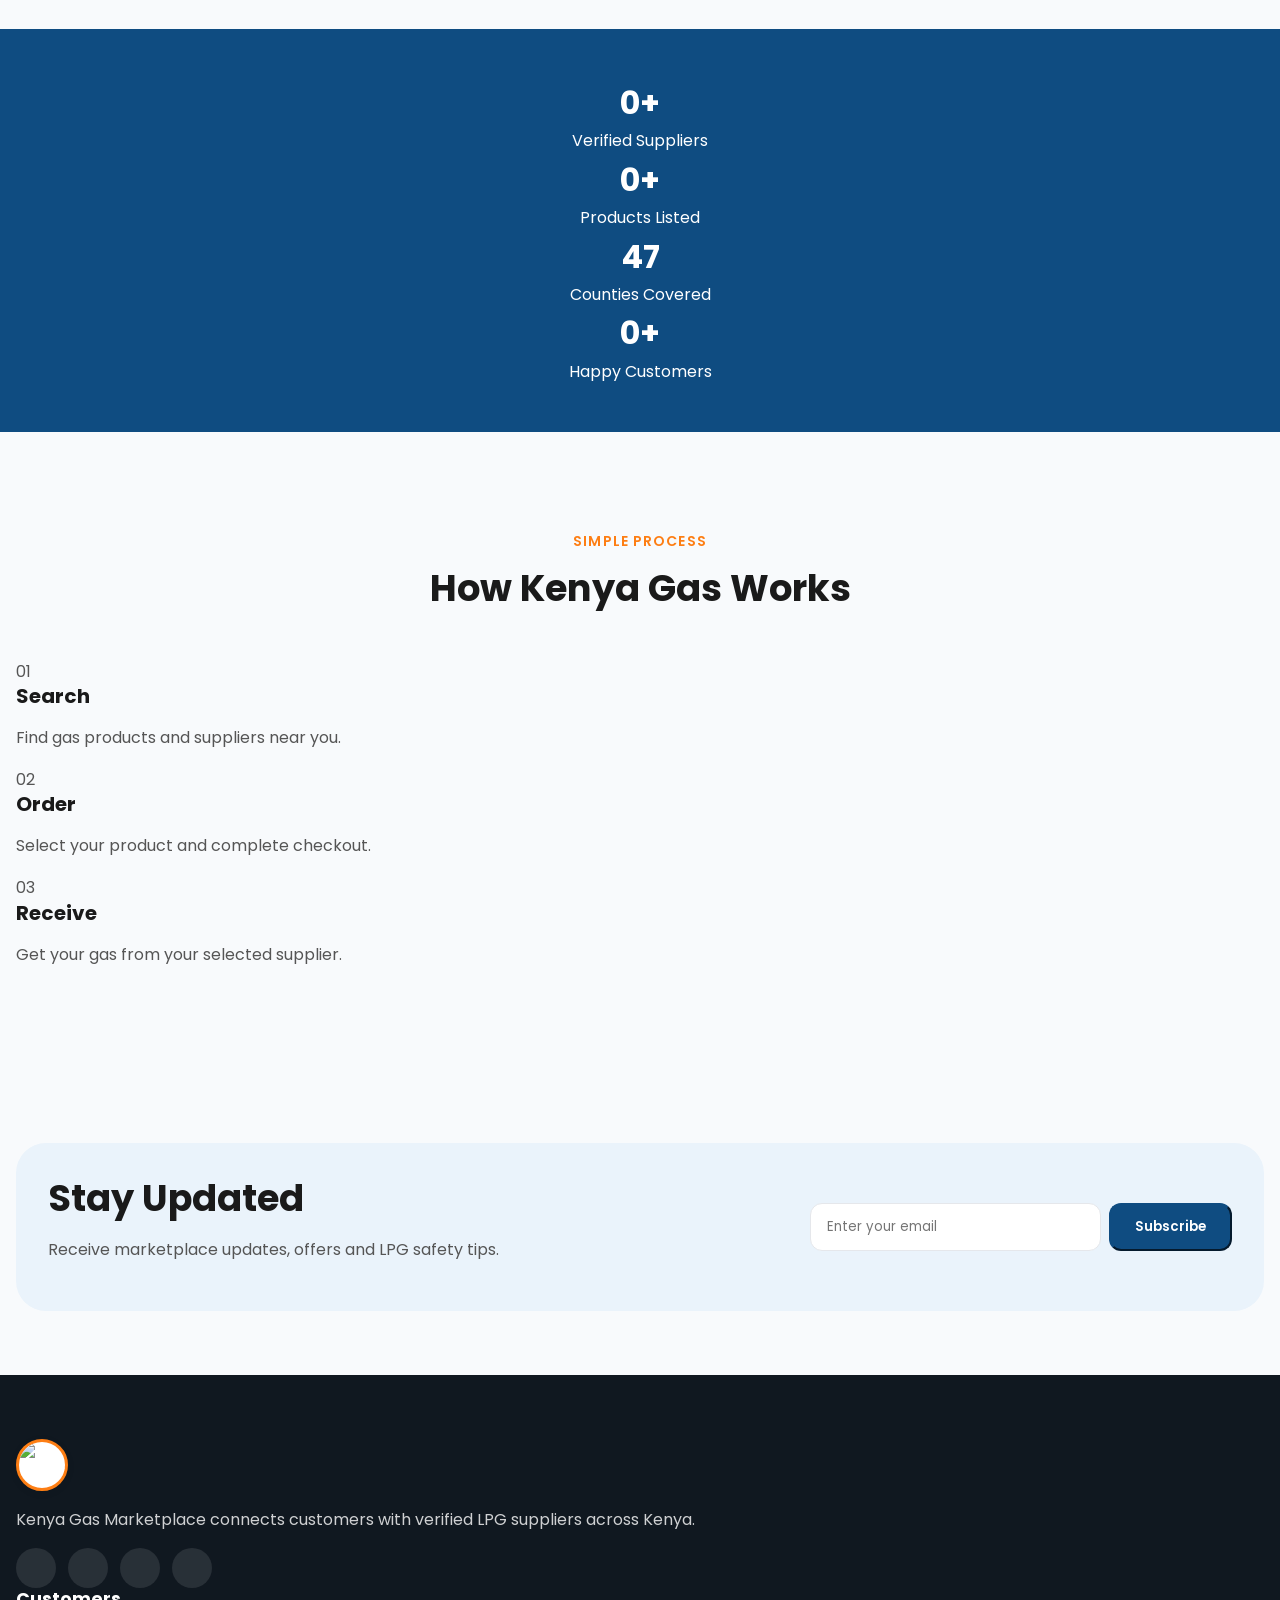
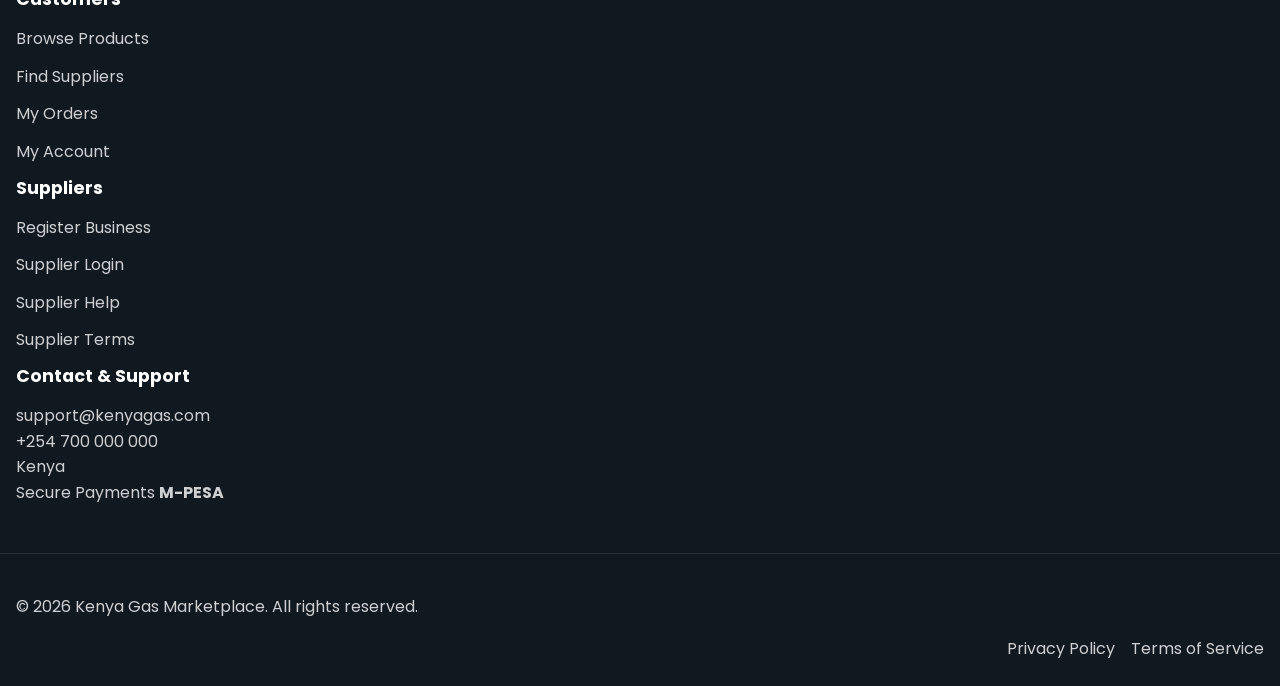
==== commit 9b60d4d8: "Update index.html" ====
--- a/index.html
+++ b/index.html
@@ -3221,8 +3221,7 @@
 
 
 
-<script src="/assets/vendors/bootstrap/js/bootstrap.bundle.min.js"></script>
-
+<script src="https://cdn.jsdelivr.net/npm/bootstrap@5.3.7/dist/js/bootstrap.bundle.min.js"></script>
 
 
 
--- a/assets/css/components.css
+++ b/assets/css/components.css
@@ -97,21 +97,14 @@
 */
 
 
-.main-header {
-
-    background: var(--kg-white);
-
-    box-shadow: var(--shadow-sm);
-
-    height: var(--kg-header-height);
-
-}
-
-
-.navbar {
-
-    height: 100%;
-
+.main-header{
+    background:var(--kg-white);
+    box-shadow:var(--shadow-sm);
+}
+
+.navbar{
+    min-height:80px;
+    padding:.75rem 0;
 }
 
 
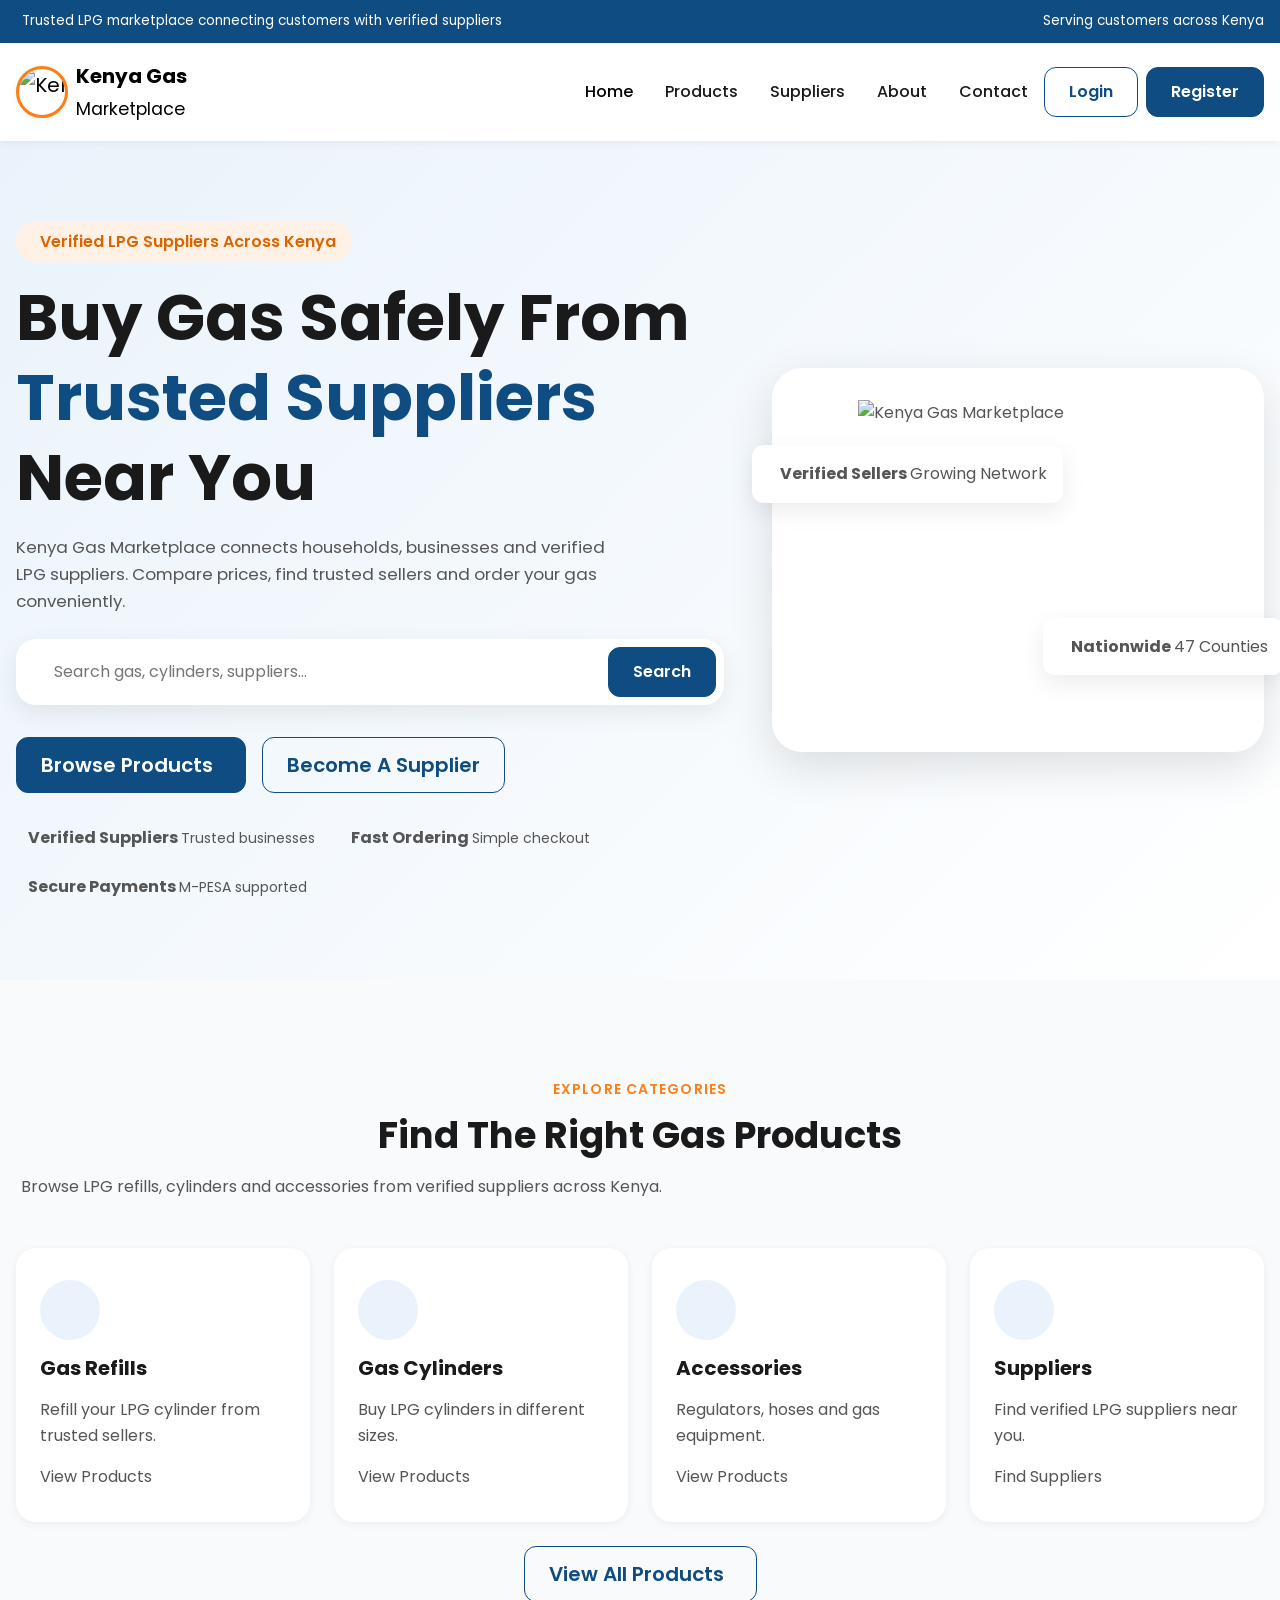
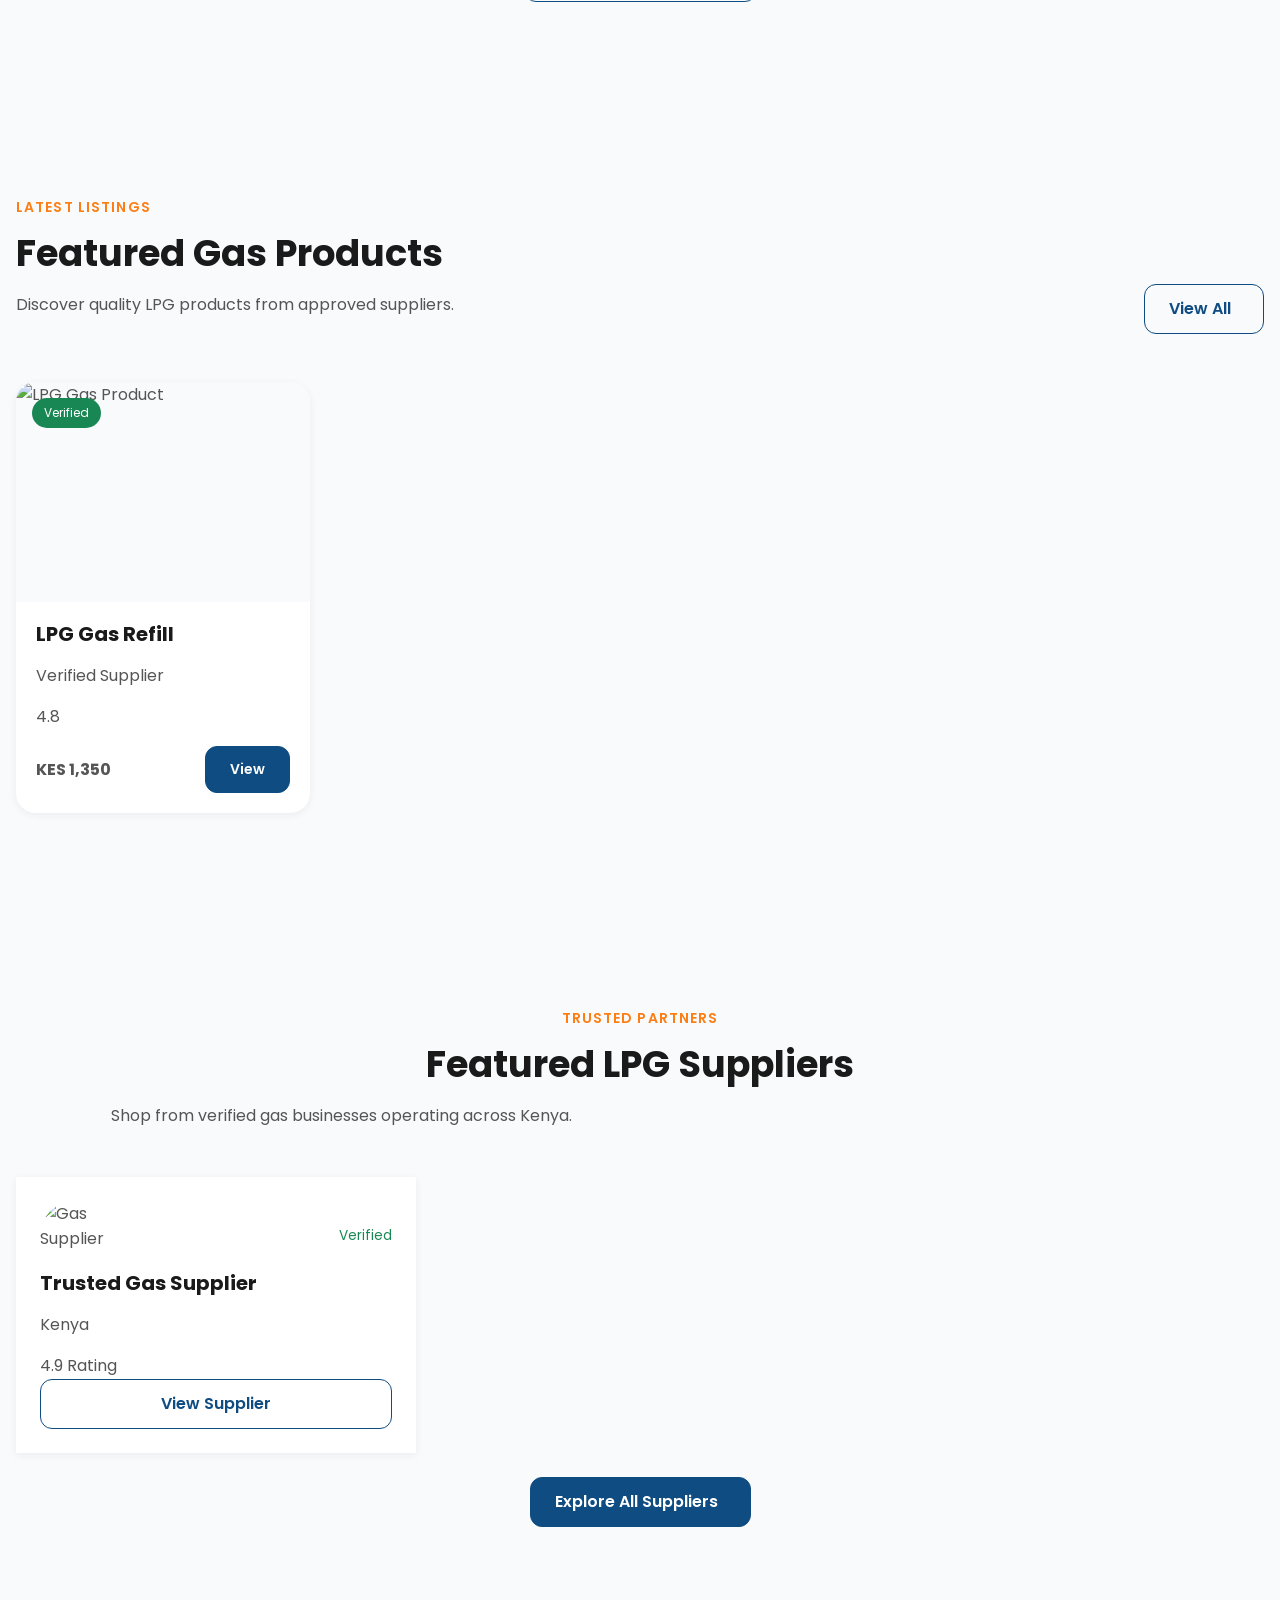
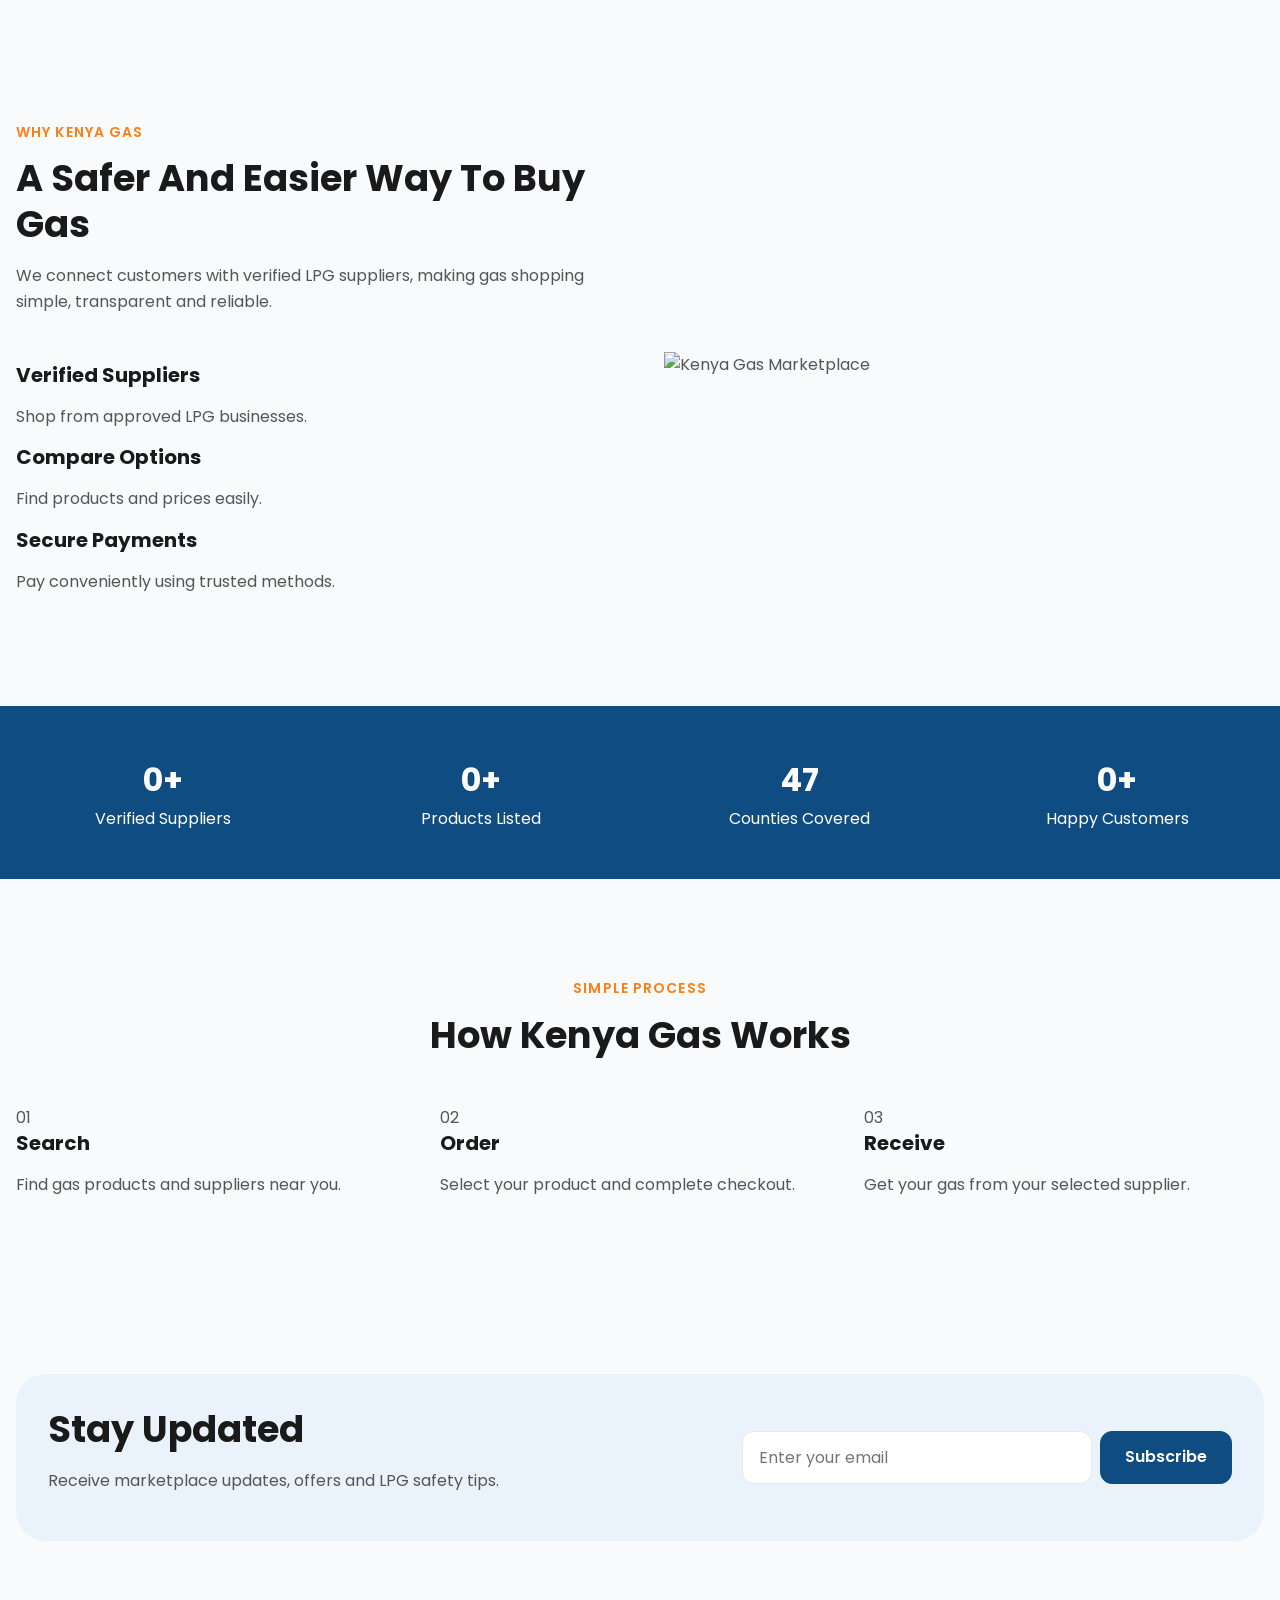
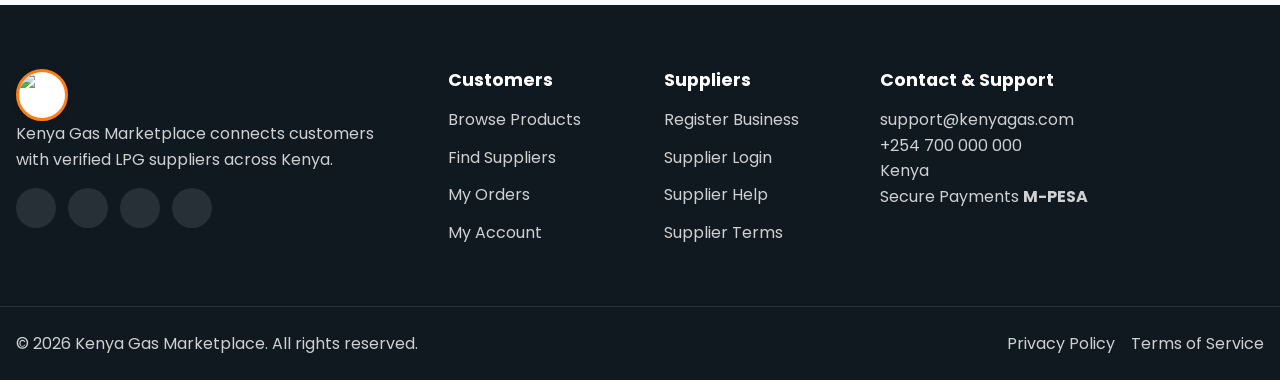
==== commit bd4330f6: "Update index.html" ====
--- a/index.html
+++ b/index.html
@@ -155,13 +155,9 @@
 
 <!-- Bootstrap -->
 
-<link rel="stylesheet"
-href="/assets/vendors/bootstrap/css/bootstrap.min.css">
-
-
-<link rel="stylesheet"
-href="/assets/vendors/bootstrap-icons/bootstrap-icons.css">
-
+<link href="https://cdn.jsdelivr.net/npm/bootstrap@5.3.7/dist/css/bootstrap.min.css" rel="stylesheet">
+
+<link href="https://cdn.jsdelivr.net/npm/bootstrap@5.3.7/dist/css/bootstrap.min.css" rel="stylesheet">
 
 
 
